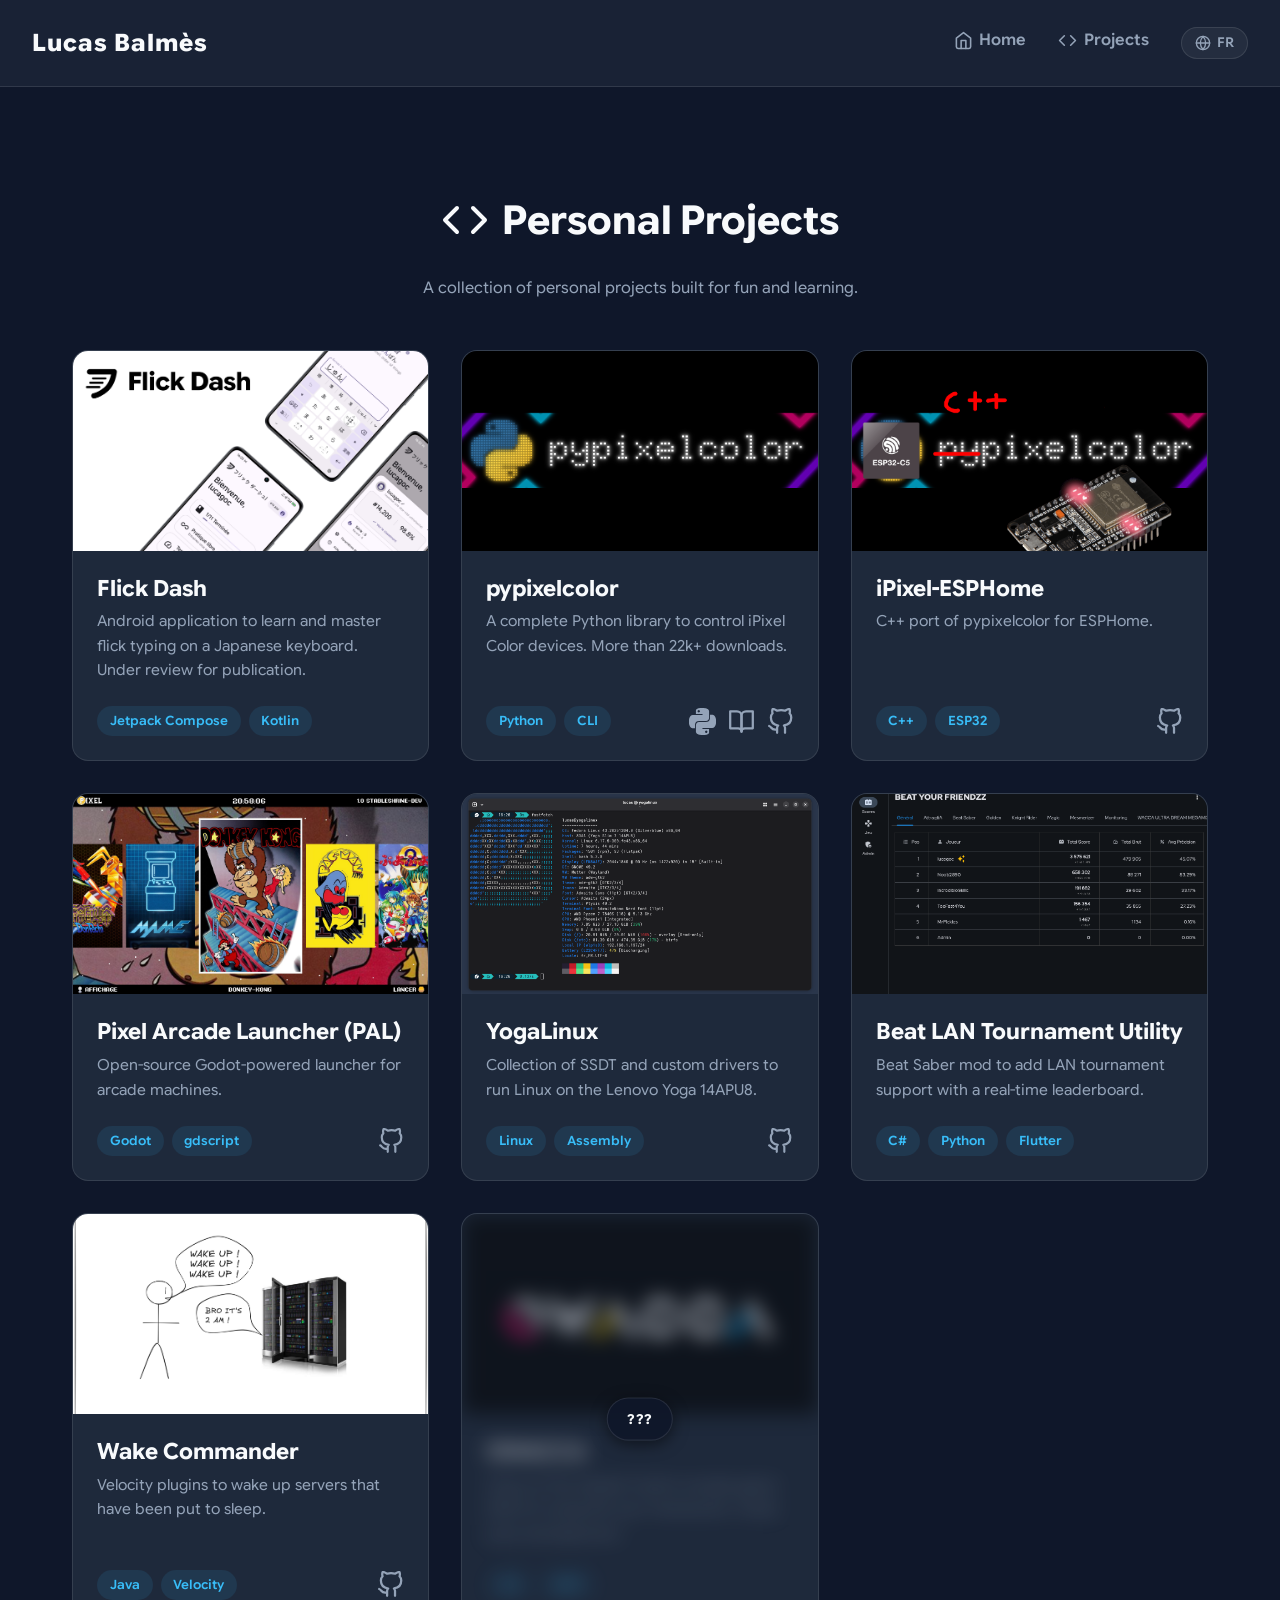
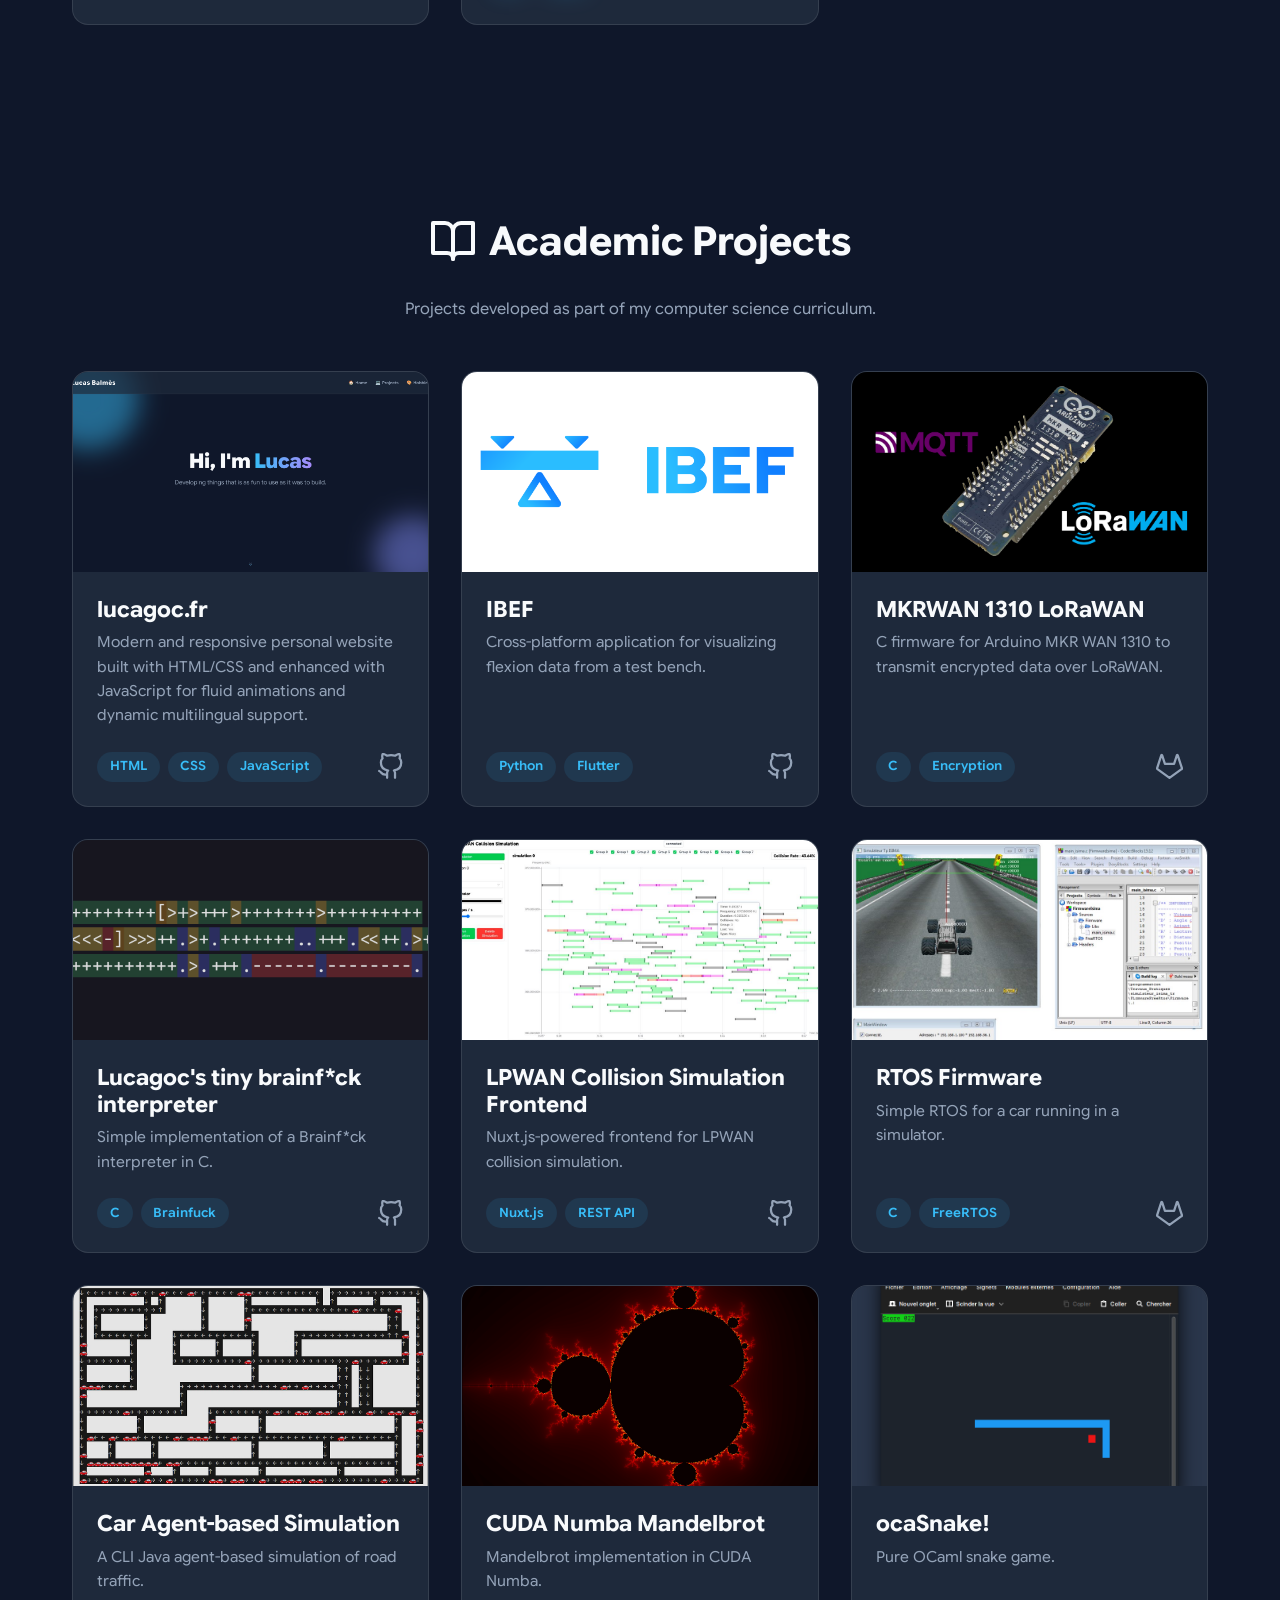
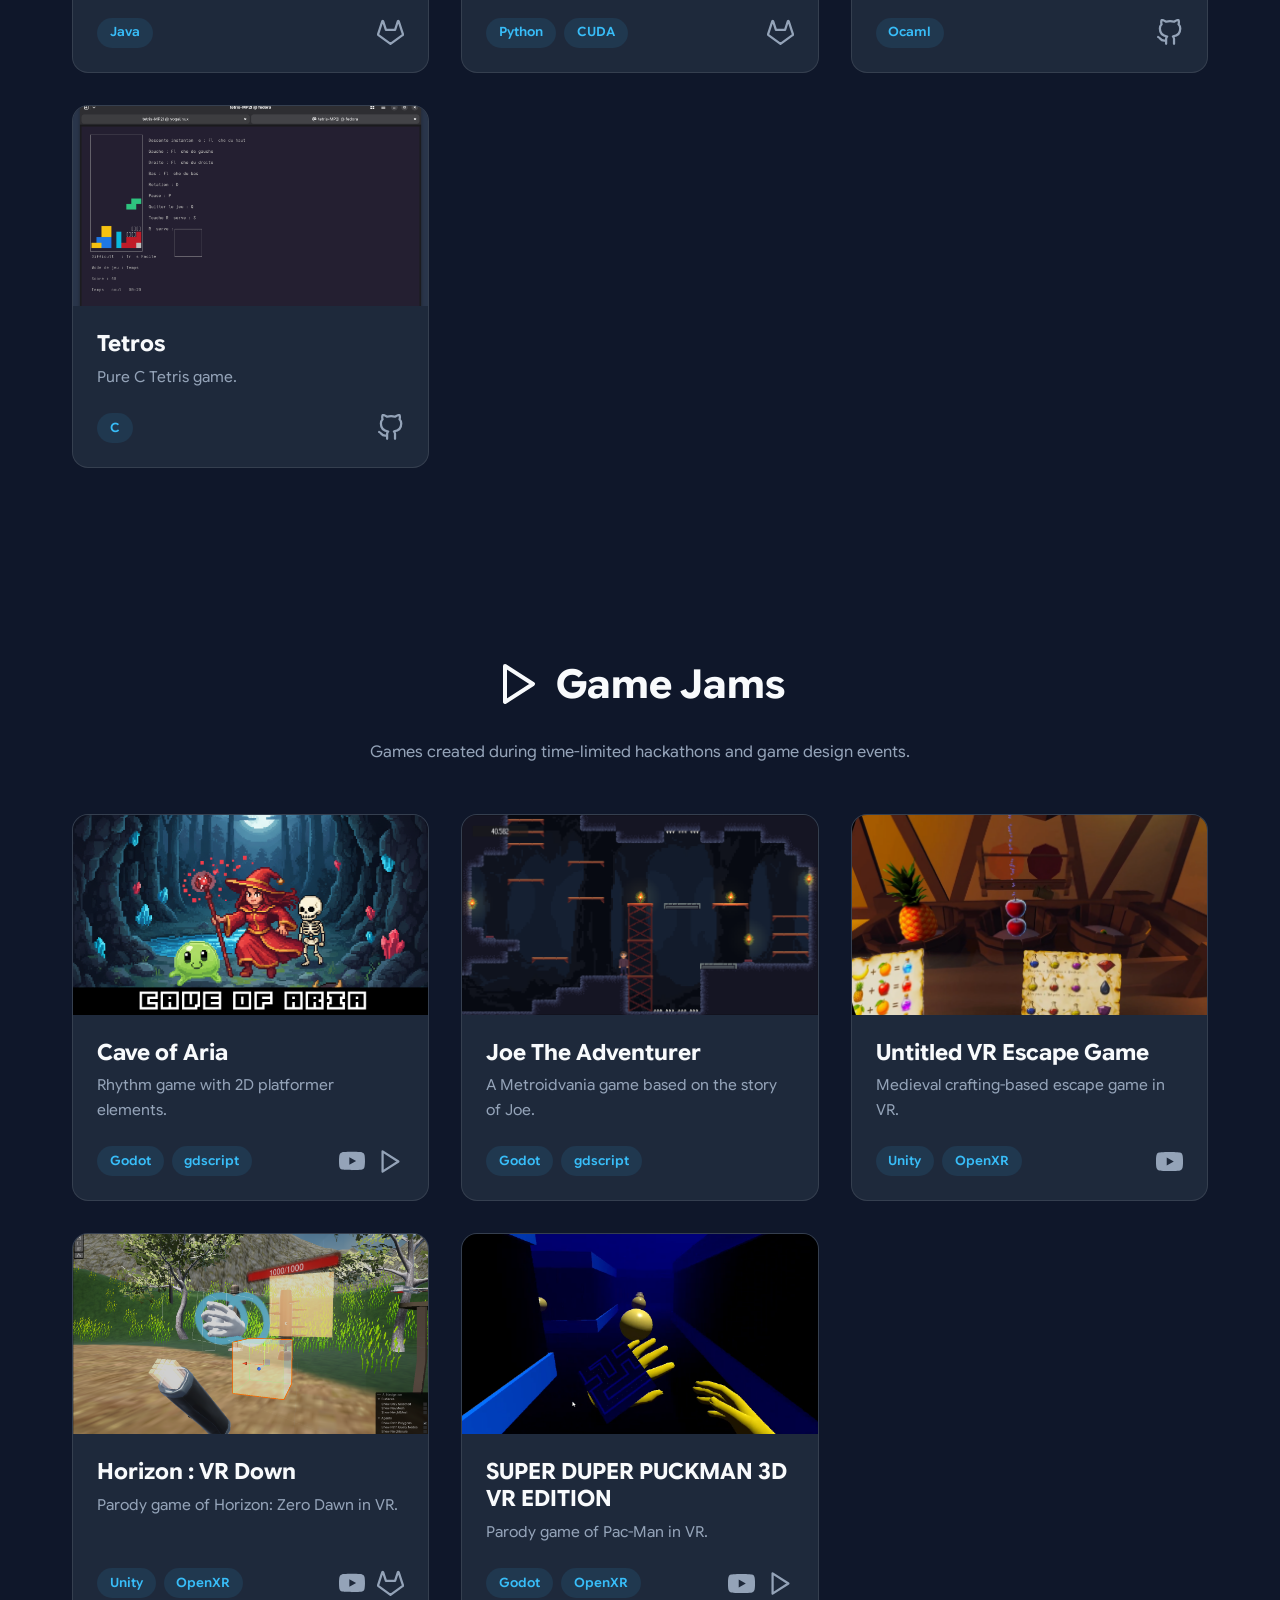
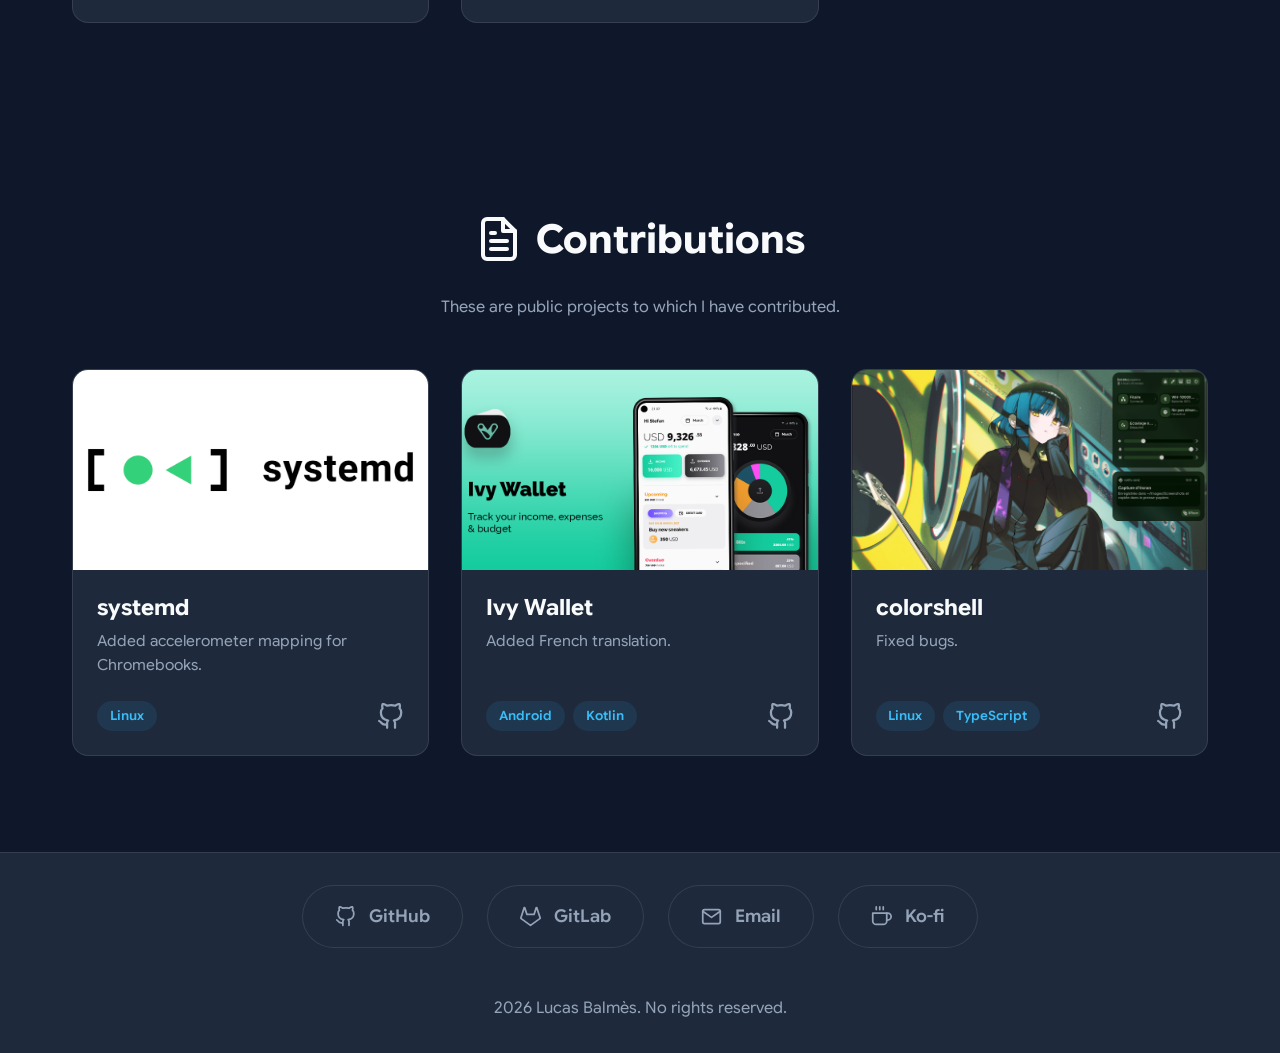
==== projects.html @ d6accf41 "Update" ====
<!DOCTYPE html>
<html lang="en">

<head>
    <meta charset="UTF-8">
    <meta name="viewport" content="width=device-width, initial-scale=1.0">
    <title>Lucas Balmès - Projects</title>
    <link rel="icon" type="image/png" href="assets/favicon/favicon.png">
    <!-- Font is imported locally in styles.css -->
    <link rel="stylesheet" href="assets/css/base.css">
    <!-- Components -->
    <link rel="stylesheet" href="assets/css/components/icons.css">
    <link rel="stylesheet" href="assets/css/components/navbar.css">
    <link rel="stylesheet" href="assets/css/components/social-links.css">
    <link rel="stylesheet" href="assets/css/components/footer.css">
    <link rel="stylesheet" href="assets/css/components/project-card.css">
    <!-- Pages -->
    <link rel="stylesheet" href="assets/css/pages/projects.css">
    <!-- Translation -->
    <script src="assets/js/i18n.js" defer></script>
</head>

<body>
    <header class="navbar">
        <a href="index.html" class="logo">Lucas Balmès</a>
        <nav>
            <ul class="nav-links">
                <li><a href="index.html#hero"><span class="icon icon-home"></span><span
                            data-i18n="nav-home">Home</span></a></li>
                <li><a href="projects.html"><span class="icon icon-projects"></span><span
                            data-i18n="nav-projects">Projects</span></a></li>
                <li>
                    <button id="lang-switch" class="lang-switch-btn" aria-label="Toggle language">
                        <span class="icon icon-globe"></span>
                        <span class="lang-text">FR</span>
                    </button>
                </li>
            </ul>
        </nav>
    </header>

    <main class="page-content">

        <!-- Personal Projects -->
        <section class="section">
            <h1 class="section-title"><span class="icon icon-projects"></span><span
                    data-i18n="personal-projects-title">Personal Projects</span></h1>
            <p class="section-subtitle" data-i18n="personal-projects-subtitle">A collection of personal projects built
                for fun and learning.</p>
            <div class="projects-grid">

                <!-- Flick Dash -->
                <div class="project-card">
                    <div class="project-image">
                        <img src="assets/img/projects/flick_dash.png" alt="Flick Dash application interface">
                    </div>
                    <div class="project-info">
                        <h3>Flick Dash</h3>
                        <p data-i18n="proj-flick-dash-desc">Android application to learn and master flick typing on
                            a Japanese keyboard. Under review for
                            publication.</p>
                        <div class="tags">
                            <span class="tag">Jetpack Compose</span>
                            <span class="tag">Kotlin</span>
                        </div>
                    </div>
                </div>



                <!-- Pypixelcolor -->
                <div class="project-card">
                    <div class="project-image">
                        <img src="assets/img/projects/pypixelcolor.png" alt="Pypixelcolor project banner">
                    </div>
                    <div class="project-info">
                        <h3>pypixelcolor</h3>
                        <p data-i18n="proj-pypixelcolor-desc">A complete Python library to control iPixel Color devices.
                            More than 22k+ downloads.
                        </p>
                        <div class="tags">
                            <span class="tag">Python</span>
                            <span class="tag">CLI</span>
                            <a href="https://pypi.org/project/pypixelcolor/" target="_blank" rel="noopener noreferrer"
                                class="project-link" aria-label="PyPI"><span class="icon icon-python"></span></a>
                            <a href="https://lucagoc.github.io/pypixelcolor/main/" target="_blank"
                                rel="noopener noreferrer" class="project-link" aria-label="Documentation"><span
                                    class="icon icon-book"></span></a>
                            <a href="https://github.com/lucagoc/pypixelcolor" target="_blank" rel="noopener noreferrer"
                                class="project-link" aria-label="View project"><span
                                    class="icon icon-github"></span></a>
                        </div>
                    </div>
                </div>

                <!-- iPixelESPHome -->
                <div class="project-card">
                    <div class="project-image">
                        <img src="assets/img/projects/ipixelesphome.png" alt="iPixel-ESPHome project banner">
                    </div>
                    <div class="project-info">
                        <h3>iPixel-ESPHome</h3>
                        <p data-i18n="proj-ipixelesphome-desc">C++ port of pypixelcolor for ESPHome.
                        </p>
                        <div class="tags">
                            <span class="tag">C++</span>
                            <span class="tag">ESP32</span>
                            <a href="https://github.com/lucagoc/ipixel-esphome" target="_blank"
                                rel="noopener noreferrer" class="project-link" aria-label="View project"><span
                                    class="icon icon-github"></span></a>
                        </div>
                    </div>
                </div>



                <!-- PixelArcadeLauncher -->
                <div class="project-card">
                    <div class="project-image">
                        <img src="assets/img/projects/pixel_arcade_launcher.png" alt="PixelArcadeLauncher banner">
                    </div>
                    <div class="project-info">
                        <h3>Pixel Arcade Launcher (PAL)</h3>
                        <p data-i18n="proj-pal-desc">Open-source Godot-powered launcher for arcade machines.</p>
                        <div class="tags">
                            <span class="tag">Godot</span>
                            <span class="tag">gdscript</span>
                            <a href="https://github.com/lucagoc/PixelArcadeLauncher" target="_blank"
                                rel="noopener noreferrer" class="project-link" aria-label="View project"><span
                                    class="icon icon-github"></span></a>
                        </div>
                    </div>
                </div>

                <!-- Yogalinux -->
                <div class="project-card">
                    <div class="project-image">
                        <img src="assets/img/projects/sysinfo_yoga.png" alt="Yogalinux system information banner">
                    </div>
                    <div class="project-info">
                        <h3>YogaLinux</h3>
                        <p data-i18n="proj-yogalinux-desc">Collection of SSDT and custom drivers to run Linux on the
                            Lenovo
                            Yoga 14APU8.</p>
                        <div class="tags">
                            <span class="tag">Linux</span>
                            <span class="tag">Assembly</span>
                            <a href="https://github.com/lucagoc/yoga-14APU8-linux" target="_blank"
                                rel="noopener noreferrer" class="project-link" aria-label="View project"><span
                                    class="icon icon-github"></span></a>
                        </div>
                    </div>
                </div>

                <!-- Beat LAN Tournament Utility -->
                <div class="project-card">
                    <div class="project-image">
                        <img src="assets/img/projects/beatsabertournament.png" alt="Beat Saber Tournament Banner">
                    </div>
                    <div class="project-info">
                        <h3>Beat LAN Tournament Utility</h3>
                        <p data-i18n="proj-beatlan-desc">Beat Saber mod to add LAN tournament support with a real-time
                            leaderboard.</p>
                        <div class="tags">
                            <span class="tag">C#</span>
                            <span class="tag">Python</span>
                            <span class="tag">Flutter</span>
                        </div>
                    </div>
                </div>

                <!-- Wake Commander -->
                <div class="project-card">
                    <div class="project-image">
                        <img src="assets/img/projects/wakecommander.png" alt="Wake Commander project banner">
                    </div>
                    <div class="project-info">
                        <h3>Wake Commander</h3>
                        <p data-i18n="proj-wakecommander-desc">Velocity plugins to wake up servers that have been put to sleep.</p>
                        <div class="tags">
                            <span class="tag">Java</span>
                            <span class="tag">Velocity</span>
                            <a href="https://github.com/lucagoc/WakeCommander" target="_blank" rel="noopener noreferrer"
                                class="project-link" aria-label="View project"><span
                                    class="icon icon-github"></span></a>
                        </div>
                    </div>
                </div>

                <!-- OWACCA -->
                <div class="project-card blurred">
                    <div class="project-badge" data-i18n="project-wip">???</div>
                    <div class="project-image">
                        <img src="assets/img/projects/owacca.png" alt="OWACCA Game Banner">
                    </div>
                    <div class="project-info">
                        <h3>OWACCA</h3>
                        <p data-i18n="proj-owacca-desc">Clone of the (dead) rhythm arcade game WACCA using the osu!
                            framework. Under early
                            development.</p>
                        <div class="tags">
                            <span class="tag">C#</span>
                            <span class="tag">.NET</span>
                        </div>
                    </div>
                </div>

            </div>
        </section>

        <!-- Academic Projects -->
        <section class="section">
            <h1 class="section-title"><span class="icon icon-book"></span><span
                    data-i18n="academic-projects-title">Academic Projects</span></h1>
            <p class="section-subtitle" data-i18n="academic-projects-subtitle">Projects developed as part of my computer
                science curriculum.</p>
            <div class="projects-grid">

                <!-- My Website -->
                <div class="project-card">
                    <div class="project-image">
                        <img src="assets/img/projects/website.png" alt="Lucagoc Website Project banner">
                    </div>
                    <div class="project-info">
                        <h3>lucagoc.fr</h3>
                        <p data-i18n="proj-lucagoc-desc">Modern and responsive personal website built with HTML/CSS and
                            enhanced with JavaScript for fluid animations and dynamic multilingual support.</p>
                        <div class="tags">
                            <span class="tag">HTML</span>
                            <span class="tag">CSS</span>
                            <span class="tag">JavaScript</span>
                            <a href="https://github.com/lucagoc/lucagoc.github.io" target="_blank" rel="noopener noreferrer"
                                class="project-link" aria-label="View project"><span
                                    class="icon icon-github"></span></a>
                        </div>
                    </div>
                </div>

                <!-- IBEF -->
                <div class="project-card">
                    <div class="project-image">
                        <img src="assets/img/projects/ibef.png" alt="IBEF Project banner">
                    </div>
                    <div class="project-info">
                        <h3>IBEF</h3>
                        <p data-i18n="proj-ibef-desc">Cross-platform application for visualizing flexion data from a
                            test bench.
                        </p>
                        <div class="tags">
                            <span class="tag">Python</span>
                            <span class="tag">Flutter</span>
                            <a href="https://github.com/lucagoc/ibef-frontend" target="_blank" rel="noopener noreferrer"
                                class="project-link" aria-label="View project"><span
                                    class="icon icon-github"></span></a>
                        </div>
                    </div>
                </div>

                <!-- LoRAWAN -->
                <div class="project-card">
                    <div class="project-image">
                        <img src="assets/img/projects/lorawan.jpg" alt="MKRWAN 1310 LoRaWAN banner">
                    </div>
                    <div class="project-info">
                        <h3>MKRWAN 1310 LoRaWAN</h3>
                        <p data-i18n="proj-mkrwan-desc">C firmware for Arduino MKR WAN 1310 to transmit encrypted data
                            over LoRaWAN.
                        </p>
                        <div class="tags">
                            <span class="tag">C</span>
                            <span class="tag">Encryption</span>
                            <a href="https://gitlab.com/lucagoc/firmware-mkrwan1310-lorawan" target="_blank"
                                rel="noopener noreferrer" class="project-link" aria-label="View project"><span
                                    class="icon icon-gitlab"></span></a>
                        </div>
                    </div>
                </div>

                <!-- My Tiny's Brainf* interpreter -->
                <div class="project-card">
                    <div class="project-image">
                        <img src="assets/img/projects/brainfuck.png"
                            alt="Lucagoc's tiny brainf*ck interpreter Project banner">
                    </div>
                    <div class="project-info">
                        <h3>Lucagoc's tiny brainf*ck interpreter</h3>
                        <p data-i18n="proj-brainfuck-desc">Simple implementation of a Brainf*ck interpreter in C.
                        </p>
                        <div class="tags">
                            <span class="tag">C</span>
                            <span class="tag">Brainfuck</span>
                            <a href="https://github.com/lucagoc/MyTinyBrainF-ckInterpreter" target="_blank"
                                rel="noopener noreferrer" class="project-link" aria-label="View project"><span
                                    class="icon icon-github"></span></a>
                        </div>
                    </div>
                </div>

                <!-- LPWAN Collision Simulation Frontend -->
                <div class="project-card">
                    <div class="project-image">
                        <img src="assets/img/projects/lpwan.jpg" alt="LPWAN Collision Front banner">
                    </div>
                    <div class="project-info">
                        <h3>LPWAN Collision Simulation Frontend</h3>
                        <p data-i18n="proj-lpwan-desc">Nuxt.js-powered frontend for LPWAN collision simulation.</p>
                        <div class="tags">
                            <span class="tag">Nuxt.js</span>
                            <span class="tag">REST API</span>
                            <a href="https://github.com/lucagoc/lpwan-collision-simulation-front" target="_blank"
                                rel="noopener noreferrer" class="project-link" aria-label="View project"><span
                                    class="icon icon-github"></span></a>
                        </div>
                    </div>
                </div>

                <!-- Real Time Car OS -->
                <div class="project-card">
                    <div class="project-image">
                        <img src="assets/img/projects/realtime.png" alt="RTOS Firmware Project banner">
                    </div>
                    <div class="project-info">
                        <h3>RTOS Firmware</h3>
                        <p data-i18n="proj-rtos-desc">Simple RTOS for a car running in a simulator.
                        </p>
                        <div class="tags">
                            <span class="tag">C</span>
                            <span class="tag">FreeRTOS</span>
                            <a href="https://gitlab.com/lucagoc/zz3f1-informatique-embarquee-2026" target="_blank"
                                rel="noopener noreferrer" class="project-link" aria-label="View project"><span
                                    class="icon icon-gitlab"></span></a>
                        </div>
                    </div>
                </div>

                <!-- Car Agent-based Simulation -->
                <div class="project-card">
                    <div class="project-image">
                        <img src="assets/img/projects/car_agent_simulation.png" alt="IBEF Project banner">
                    </div>
                    <div class="project-info">
                        <h3>Car Agent-based Simulation</h3>
                        <p data-i18n="proj-car-simulation-desc">A CLI Java agent-based simulation of road traffic.
                        </p>
                        <div class="tags">
                            <span class="tag">Java</span>
                            <a href="https://gitlab.com/lucagoc/tp-simulation-long" target="_blank"
                                rel="noopener noreferrer" class="project-link" aria-label="View project"><span
                                    class="icon icon-gitlab"></span></a>
                        </div>
                    </div>
                </div>

                <!-- Numba CUDA Mandelbrot -->
                <div class="project-card">
                    <div class="project-image">
                        <img src="assets/img/projects/mandelbrot.png" alt="Numba CUDA Mandelbrot Project banner">
                    </div>
                    <div class="project-info">
                        <h3>CUDA Numba Mandelbrot</h3>
                        <p data-i18n="cuda-numba-mandelbrot-simulation-desc">Mandelbrot implementation in CUDA Numba.
                        </p>
                        <div class="tags">
                            <span class="tag">Python</span>
                            <span class="tag">CUDA</span>
                            <a href="https://gitlab.com/lucagoc/numba-cuda-mandelbrot" target="_blank"
                                rel="noopener noreferrer" class="project-link" aria-label="View project"><span
                                    class="icon icon-gitlab"></span></a>
                        </div>
                    </div>
                </div>

                <!-- OcaSnake -->
                <div class="project-card">
                    <div class="project-image">
                        <img src="assets/img/projects/ocasnake.png" alt="OcaSnake banner">
                    </div>
                    <div class="project-info">
                        <h3>ocaSnake!</h3>
                        <p data-i18n="proj-ocasnake-desc">Pure OCaml snake game.
                        </p>
                        <div class="tags">
                            <span class="tag">Ocaml</span>
                            <a href="https://github.com/lucagoc/ocaSnake" target="_blank" rel="noopener noreferrer"
                                class="project-link" aria-label="View project"><span
                                    class="icon icon-github"></span></a>
                        </div>
                    </div>
                </div>

                <!-- Tetros -->
                <div class="project-card">
                    <div class="project-image">
                        <img src="assets/img/projects/tetros.png" alt="Tetros banner">
                    </div>
                    <div class="project-info">
                        <h3>Tetros</h3>
                        <p data-i18n="proj-tetros-desc">Pure C Tetris game.
                        </p>
                        <div class="tags">
                            <span class="tag">C</span>
                            <a href="https://github.com/lucagoc/tetris-MP2I" target="_blank" rel="noopener noreferrer"
                                class="project-link" aria-label="View project"><span
                                    class="icon icon-github"></span></a>
                        </div>
                    </div>
                </div>

            </div>
        </section>

        <!-- Game Jams -->
        <section class="section">
            <h2 class="section-title"><span class="icon icon-gamepad"></span><span data-i18n="game-jams-title">Game
                    Jams</span></h2>
            <p class="section-subtitle" data-i18n="game-jams-subtitle">Games created during time-limited hackathons and
                game design events.</p>
            <div class="projects-container">
                <div class="projects-grid">

                    <!-- Cave of Aria -->
                    <div class="project-card">
                        <div class="project-image">
                            <img src="assets/img/projects/cave_of_aria.png" alt="Cave of Aria banner">
                        </div>
                        <div class="project-info">
                            <h3>Cave of Aria</h3>
                            <p data-i18n="proj-cave-of-aria-desc">Rhythm game with 2D platformer elements.</p>
                            <div class="tags">
                                <span class="tag">Godot</span>
                                <span class="tag">gdscript</span>
                                <a href="https://www.youtube.com/watch?v=aa3_LsQQmag" target="_blank"
                                    rel="noopener noreferrer" class="project-link" aria-label="YouTube"><span
                                        class="icon icon-youtube"></span></a>
                                <a href="https://lucagoc.fr/projects/cave-of-aria" target="_blank"
                                    rel="noopener noreferrer" class="project-link" aria-label="View project"><span
                                        class="icon icon-gamepad"></span></a>
                            </div>
                        </div>
                    </div>

                    <!-- Joe's Adventures -->
                    <div class="project-card">
                        <div class="project-image">
                            <img src="assets/img/projects/joe.png" alt="Banner of Joe the Adventurer">
                        </div>
                        <div class="project-info">
                            <h3>Joe The Adventurer</h3>
                            <p data-i18n="proj-joe-desc">A Metroidvania game based on the story of Joe.</p>
                            <div class="tags">
                                <span class="tag">Godot</span>
                                <span class="tag">gdscript</span>
                            </div>
                        </div>
                    </div>

                    <!-- Untitled VR Escape Game -->
                    <div class="project-card">
                        <div class="project-image">
                            <img src="assets/img/projects/unnamedvr.png" alt="Banner of Untitled VR Escape Game">
                        </div>
                        <div class="project-info">
                            <h3>Untitled VR Escape Game</h3>
                            <p data-i18n="proj-unnamedvr-desc">Medieval crafting-based escape game in VR.</p>
                            <div class="tags">
                                <span class="tag">Unity</span>
                                <span class="tag">OpenXR</span>
                                <a href="https://www.youtube.com/watch?v=jjwlo7S5qH4" target="_blank"
                                    rel="noopener noreferrer" class="project-link" aria-label="YouTube"><span
                                        class="icon icon-youtube"></span></a>
                            </div>
                        </div>
                    </div>

                    <!-- Horizon : VR Down -->
                    <div class="project-card">
                        <div class="project-image">
                            <img src="assets/img/projects/tprvi.png" alt="Banner of Horizon : VR Down">
                        </div>
                        <div class="project-info">
                            <h3>Horizon : VR Down</h3>
                            <p data-i18n="proj-tprvi-desc">Parody game of Horizon: Zero Dawn in VR.</p>
                            <div class="tags">
                                <span class="tag">Unity</span>
                                <span class="tag">OpenXR</span>
                                <a href="https://www.youtube.com/watch?v=YlkCb0SXo-4" target="_blank"
                                    rel="noopener noreferrer" class="project-link" aria-label="YouTube"><span
                                        class="icon icon-youtube"></span></a>
                                <a href="https://gitlab.isima.fr/machutaux/tprvi" target="_blank"
                                    rel="noopener noreferrer" class="project-link" aria-label="View project"><span
                                        class="icon icon-gitlab"></span></a>
                            </div>
                        </div>
                    </div>

                    <!-- SDP3DVR -->
                    <div class="project-card">
                        <div class="project-image">
                            <img src="assets/img/projects/sdp3dvr.png" alt="Banner of SDP3DVR">
                        </div>
                        <div class="project-info">
                            <h3>SUPER DUPER PUCKMAN 3D VR EDITION</h3>
                            <p data-i18n="proj-sdp3dvr-desc">Parody game of Pac-Man in VR.</p>
                            <div class="tags">
                                <span class="tag">Godot</span>
                                <span class="tag">OpenXR</span>
                                <a href="https://www.youtube.com/watch?v=zvrFNufvHv4" target="_blank"
                                    rel="noopener noreferrer" class="project-link" aria-label="YouTube"><span
                                        class="icon icon-youtube"></span></a>
                                <a href="https://lucagoc.itch.io/super-duper-puckman-3d-virtual-reality-edition"
                                    target="_blank" rel="noopener noreferrer" class="project-link"
                                    aria-label="View project"><span class="icon icon-gamepad"></span></a>
                            </div>
                        </div>
                    </div>

                </div>
            </div>
        </section>


        <!-- Contributions -->
        <section class="section">
            <h2 class="section-title"><span class="icon icon-file"></span><span
                    data-i18n="contributions-title">Contributions</span></h2>
            <p class="section-subtitle" data-i18n="contributions-subtitle">These are public projects to which I have
                contributed.</p>
            <div class="projects-container">
                <div class="projects-grid">
                    <!-- Systemd -->
                    <div class="project-card">
                        <div class="project-image">
                            <img src="assets/img/projects/systemd.png" alt="systemd banner">
                        </div>
                        <div class="project-info">
                            <h3>systemd</h3>
                            <p data-i18n="proj-systemd-desc">Added accelerometer mapping for Chromebooks.</p>
                            <div class="tags">
                                <span class="tag">Linux</span>
                                <a href="https://github.com/systemd/systemd" target="_blank" rel="noopener noreferrer"
                                    class="project-link" aria-label="View project"><span
                                        class="icon icon-github"></span></a>
                            </div>
                        </div>
                    </div>


                    <!-- Ivy Wallet -->
                    <div class="project-card">
                        <div class="project-image">
                            <img src="assets/img/projects/ivy_wallet.png" alt="Ivy Wallet banner">
                        </div>
                        <div class="project-info">
                            <h3>Ivy Wallet</h3>
                            <p data-i18n="proj-ivy-desc">Added French translation.</p>
                            <div class="tags">
                                <span class="tag">Android</span>
                                <span class="tag">Kotlin</span>
                                <a href="https://github.com/Ivy-Apps/ivy-wallet" target="_blank"
                                    rel="noopener noreferrer" class="project-link" aria-label="View project"><span
                                        class="icon icon-github"></span></a>
                            </div>
                        </div>
                    </div>


                    <!-- Colorshell -->
                    <div class="project-card">
                        <div class="project-image">
                            <img src="assets/img/projects/colorshell.png" alt="colorshell banner">
                        </div>
                        <div class="project-info">
                            <h3>colorshell</h3>
                            <p data-i18n="proj-colorshell-desc">Fixed bugs.</p>
                            <div class="tags">
                                <span class="tag">Linux</span>
                                <span class="tag">TypeScript</span>
                                <a href="https://github.com/retrozinndev/colorshell" target="_blank"
                                    rel="noopener noreferrer" class="project-link" aria-label="View project"><span
                                        class="icon icon-github"></span></a>
                            </div>
                        </div>
                    </div>
                </div>

            </div>
        </section>
    </main>

    <!-- Footer with Contact Links -->
    <footer id="contact">
        <div class="links-grid">
            <a href="https://github.com/lucagoc" class="social-link github">
                <span class="icon icon-github"></span>
                <span class="text">GitHub</span>
            </a>
            <a href="https://gitlab.com/lucagoc" class="social-link gitlab">
                <span class="icon icon-gitlab"></span>
                <span class="text">GitLab</span>
            </a>
            <a href="mailto:lucagoc@pm.me" class="social-link email">
                <span class="icon icon-email"></span>
                <span class="text">Email</span>
            </a>
            <a href="https://ko-fi.com/lucagoc" class="social-link kofi">
                <span class="icon icon-kofi"></span>
                <span class="text">Ko-fi</span>
            </a>
        </div>
        <div class="footer-bottom">
            <p data-i18n="footer-rights">2026 Lucas Balmès. No rights reserved.</p>
        </div>
    </footer>
</body>

</html>
---- assets/css/base.css ----
@font-face {
    font-family: 'Google Sans Flex';
    src: url('../GoogleSansFlex.ttf') format('truetype');
    font-weight: 100 1000;
    font-style: normal;
    font-display: swap;
}

@font-face {
    font-family: 'Google Sans Code';
    src: url('../GoogleSansCode.ttf') format('truetype');
    font-style: normal;
    font-display: swap;
}


:root {
    /* Color palet */
    --bg-color: #0f172a;
    --surface-color: #1e293b;
    --surface-hover: #334155;
    --text-primary: #f8fafc;
    --text-secondary: #94a3b8;
    --accent-color: #38bdf8;
    --gradient-1: linear-gradient(135deg, #38bdf8, #818cf8);
    --gradient-text: linear-gradient(to right, #38bdf8, #a78bfa);

    /* Glass effects */
    --glass-bg: rgba(30, 41, 59, 0.7);
    --glass-border: rgba(255, 255, 255, 0.1);

    /* Main transition animation */
    --transition: all 0.3s cubic-bezier(0.4, 0, 0.2, 1);
    
    /* Font */
    --font-main: 'Google Sans Flex', -apple-system, BlinkMacSystemFont, 'Segoe UI', Roboto, Helvetica, Arial, sans-serif;
}

* {
    margin: 0;
    padding: 0;
    box-sizing: border-box;
}

html {
    scroll-behavior: smooth;
}

body {
    font-family: var(--font-main);
    background-color: var(--bg-color);
    color: var(--text-primary);
    line-height: 1.6;
    overflow-x: hidden;
}

h1,
h2,
h3,
h4 {
    line-height: 1.2;
    margin-bottom: 1rem;
}

a {
    text-decoration: none;
    color: inherit;
    transition: var(--transition);
}

.highlight {
    background: linear-gradient(to right, var(--accent-color, #38bdf8), #a78bfa, var(--accent-color, #38bdf8));
    background-size: 200% auto;
    -webkit-background-clip: text;
    -webkit-text-fill-color: transparent;
    background-clip: text;
    animation: gradientShift 6s linear infinite reverse;
}

@keyframes gradientShift {
    0% {
        background-position: 0% center;
    }
    100% {
        background-position: 200% center;
    }
}

.section {
    padding: 6rem 2rem;
    max-width: 1200px;
    margin: 0 auto;
}

.section-title {
    font-size: 2.5rem;
    text-align: center;
    margin: 0 auto 4rem auto;
    display: flex;
    align-items: center;
    gap: 0.8rem;
    justify-content: center;
    width: fit-content;
}

/* Utility classes */
.page-content {
    padding-top: 100px;
}

.action-container {
    text-align: center;
    margin-top: 3rem;
}

.section-subtitle {
    text-align: center;
    color: var(--text-secondary);
    margin-top: -2rem;
    margin-bottom: 3rem;
}
---- assets/css/components/icons.css ----
/* Icon styles */
.icon {
    display: inline-block;
    width: 1.2em;
    height: 1.2em;
    background-color: currentColor;
    -webkit-mask: var(--icon-url) no-repeat center / contain;
    mask: var(--icon-url) no-repeat center / contain;
    vertical-align: middle;
}

.btn .icon {
    margin-right: 0.5rem;
}

.icon-home { --icon-url: url('../../icons/home.svg'); }
.icon-projects { --icon-url: url('../../icons/code.svg'); }
.icon-hobbies { --icon-url: url('../../icons/palette.svg'); }
.icon-about { --icon-url: url('../../icons/user.svg'); }
.icon-github { --icon-url: url('../../icons/github.svg'); }
.icon-gitlab { --icon-url: url('../../icons/gitlab.svg'); }
.icon-email { --icon-url: url('../../icons/mail.svg'); }
.icon-kofi { --icon-url: url('../../icons/coffee.svg'); }
.icon-blog { --icon-url: url('../../icons/pen.svg'); }
.icon-gamepad { --icon-url: url('../../icons/play.svg'); }
.icon-terminal { --icon-url: url('../../icons/terminal.svg'); }
.icon-edit { --icon-url: url('../../icons/edit.svg'); }
.icon-camera { --icon-url: url('../../icons/camera.svg'); }
.icon-zap { --icon-url: url('../../icons/zap.svg'); }
.icon-book { --icon-url: url('../../icons/book.svg'); }
.icon-music { --icon-url: url('../../icons/music.svg'); }
.icon-file { --icon-url: url('../../icons/file.svg'); }
.icon-python { --icon-url: url('../../icons/python.svg'); }
.icon-youtube { --icon-url: url('../../icons/youtube.svg'); }
.icon-globe { --icon-url: url('../../icons/globe.svg'); }
---- assets/css/components/navbar.css ----
/* Navigation */
.navbar {
    position: fixed;
    top: 0;
    left: 0;
    width: 100%;
    padding: 1.5rem 2rem;
    display: flex;
    justify-content: space-between;
    align-items: center;
    background: var(--glass-bg);
    backdrop-filter: blur(10px);
    -webkit-backdrop-filter: blur(10px);
    border-bottom: 1px solid var(--glass-border);
    z-index: 1000;
}

.logo {
    font-size: 1.5rem;
    font-weight: 800;
    color: var(--text-primary);
    letter-spacing: 1px;
}

.nav-links {
    list-style: none;
    display: flex;
    gap: 2rem;
    align-items: center;
}

.nav-links a {
    font-weight: 600;
    color: var(--text-secondary);
    position: relative;
    display: inline-flex;
    align-items: center;
    gap: 0.4rem;
}

.nav-links a:hover {
    color: var(--text-primary);
}

.nav-links a::after {
    content: '';
    position: absolute;
    bottom: -5px;
    left: 0;
    width: 0;
    height: 2px;
    background: var(--accent-color);
    transition: var(--transition);
}

.nav-links a:hover::after {
    width: 100%;
}

.lang-switch-btn {
    background: rgba(255, 255, 255, 0.05);
    border: 1px solid var(--glass-border);
    border-radius: 20px;
    padding: 0.4rem 0.8rem;
    cursor: pointer;
    font-weight: 600;
    color: var(--text-secondary);
    display: inline-flex;
    align-items: center;
    gap: 0.4rem;
    font-family: inherit;
    font-size: 0.85rem;
    transition: var(--transition);
}

.lang-switch-btn:hover {
    color: var(--text-primary);
    background: rgba(255, 255, 255, 0.1);
    border-color: var(--accent-color);
    box-shadow: 0 0 10px rgba(56, 189, 248, 0.2);
    transform: translateY(-1px);
}


@media screen and (max-width: 768px) {
    .navbar {
        flex-direction: column;
        gap: 1rem;
        padding: 1rem;
    }

    .nav-links {
        gap: 1rem;
        font-size: 0.9rem;
    }
}
---- assets/css/components/social-links.css ----
/* External Links Section */
.links-grid {
    display: flex;
    flex-wrap: wrap;
    justify-content: center;
    gap: 1.5rem;
}

.social-link {
    display: flex;
    align-items: center;
    gap: 0.8rem;
    padding: 1rem 2rem;
    background: var(--surface-color);
    border-radius: 50px;
    font-weight: 600;
    font-size: 1.1rem;
    border: 1px solid var(--glass-border);
    overflow: hidden;
    position: relative;
    z-index: 1;
}

.social-link::before {
    content: '';
    position: absolute;
    top: 0;
    left: 0;
    width: 0;
    height: 100%;
    background: var(--gradient-1);
    z-index: -1;
    transition: width 0.3s ease;
}

.social-link:hover::before {
    width: 100%;
}

.social-link:hover {
    color: white;
    border-color: transparent;
    transform: translateY(-3px);
    box-shadow: 0 10px 20px rgba(0, 0, 0, 0.2);
}

@media screen and (max-width: 768px) {
    .social-link {
        width: 100%;
        justify-content: center;
    }
}
---- assets/css/components/footer.css ----
/* Footer */
footer {
    text-align: center;
    padding: 2rem;
    background: var(--surface-color);
    border-top: 1px solid var(--glass-border);
    color: var(--text-secondary);
}

footer .links-grid {
    margin-bottom: 3rem;
}

.footer-bottom {
    display: flex;
    flex-direction: column;
    align-items: center;
    gap: 0.5rem;
}
---- assets/css/components/project-card.css ----
/* Project Card */
.project-card {
    display: flex;
    flex-direction: column;
    height: 100%;
    background: var(--surface-color);
    border-radius: 16px;
    overflow: hidden;
    border: 1px solid var(--glass-border);
    transition: var(--transition);
}

.project-card:hover {
    transform: translateY(-10px);
    box-shadow: 0 20px 40px rgba(0, 0, 0, 0.4);
    border-color: rgba(56, 189, 248, 0.3);
}

.project-image {
    width: 100%;
    height: 200px;
    background: #2a364b;
    display: flex;
    align-items: center;
    justify-content: center;
    color: var(--text-secondary);
    font-style: italic;
    overflow: hidden;
}

.project-image img {
    width: 100%;
    height: 100%;
    object-fit: cover;
    transition: transform 0.5s ease;
}

.project-card:hover .project-image img {
    transform: scale(1.05);
}

.project-info {
    padding: 1.5rem;
    display: flex;
    flex-direction: column;
    flex-grow: 1;
}

.project-info h3 {
    font-size: 1.4rem;
    margin: 0 0 0.5rem 0;
}

.project-link {
    color: var(--text-secondary);
    transition: var(--transition);
    display: flex;
    align-items: center;
    justify-content: center;
    font-size: 1.4rem;
}

.project-link:first-of-type {
    margin-left: auto;
}

.project-link ~ .project-link {
    margin-left: 0.25rem;
}

.project-link:hover {
    color: var(--accent-color);
}

.project-info p {
    color: var(--text-secondary);
    font-size: 0.95rem;
    margin: 0 0 1.5rem 0;
}

.tags {
    display: flex;
    gap: 0.5rem;
    flex-wrap: wrap;
    align-items: center;
    margin-top: auto;
}

.tag {
    background: rgba(56, 189, 248, 0.1);
    color: var(--accent-color);
    padding: 0.3rem 0.8rem;
    border-radius: 20px;
    font-size: 0.8rem;
    font-weight: 600;
}

/* Blurred Confidential Projects */
.project-card.blurred {
    position: relative;
    pointer-events: none;
    user-select: none;
}

.project-card.blurred .project-image,
.project-card.blurred .project-info {
    filter: blur(10px);
    opacity: 0.5;
}

.project-badge {
    display: none;
}

.project-card.blurred .project-badge {
    display: flex;
    align-items: center;
    justify-content: center;
    position: absolute;
    top: 50%;
    left: 50%;
    transform: translate(-50%, -50%);
    z-index: 10;
    background: rgba(15, 23, 42, 0.9);
    color: var(--text-primary);
    padding: 0.6rem 1.2rem;
    border-radius: 30px;
    font-size: 0.85rem;
    font-weight: 700;
    border: 1px solid rgba(255, 255, 255, 0.1);
    box-shadow: 0 4px 15px rgba(0, 0, 0, 0.5);
    letter-spacing: 0.05em;
    text-transform: uppercase;
    white-space: nowrap;
}
---- assets/css/pages/projects.css ----
/* Projects Section */
.projects-grid {
    display: grid;
    grid-template-columns: repeat(auto-fit, minmax(300px, 1fr));
    gap: 2rem;
}

.projects-container {
    max-width: 1200px;
    margin: 0 auto;
}
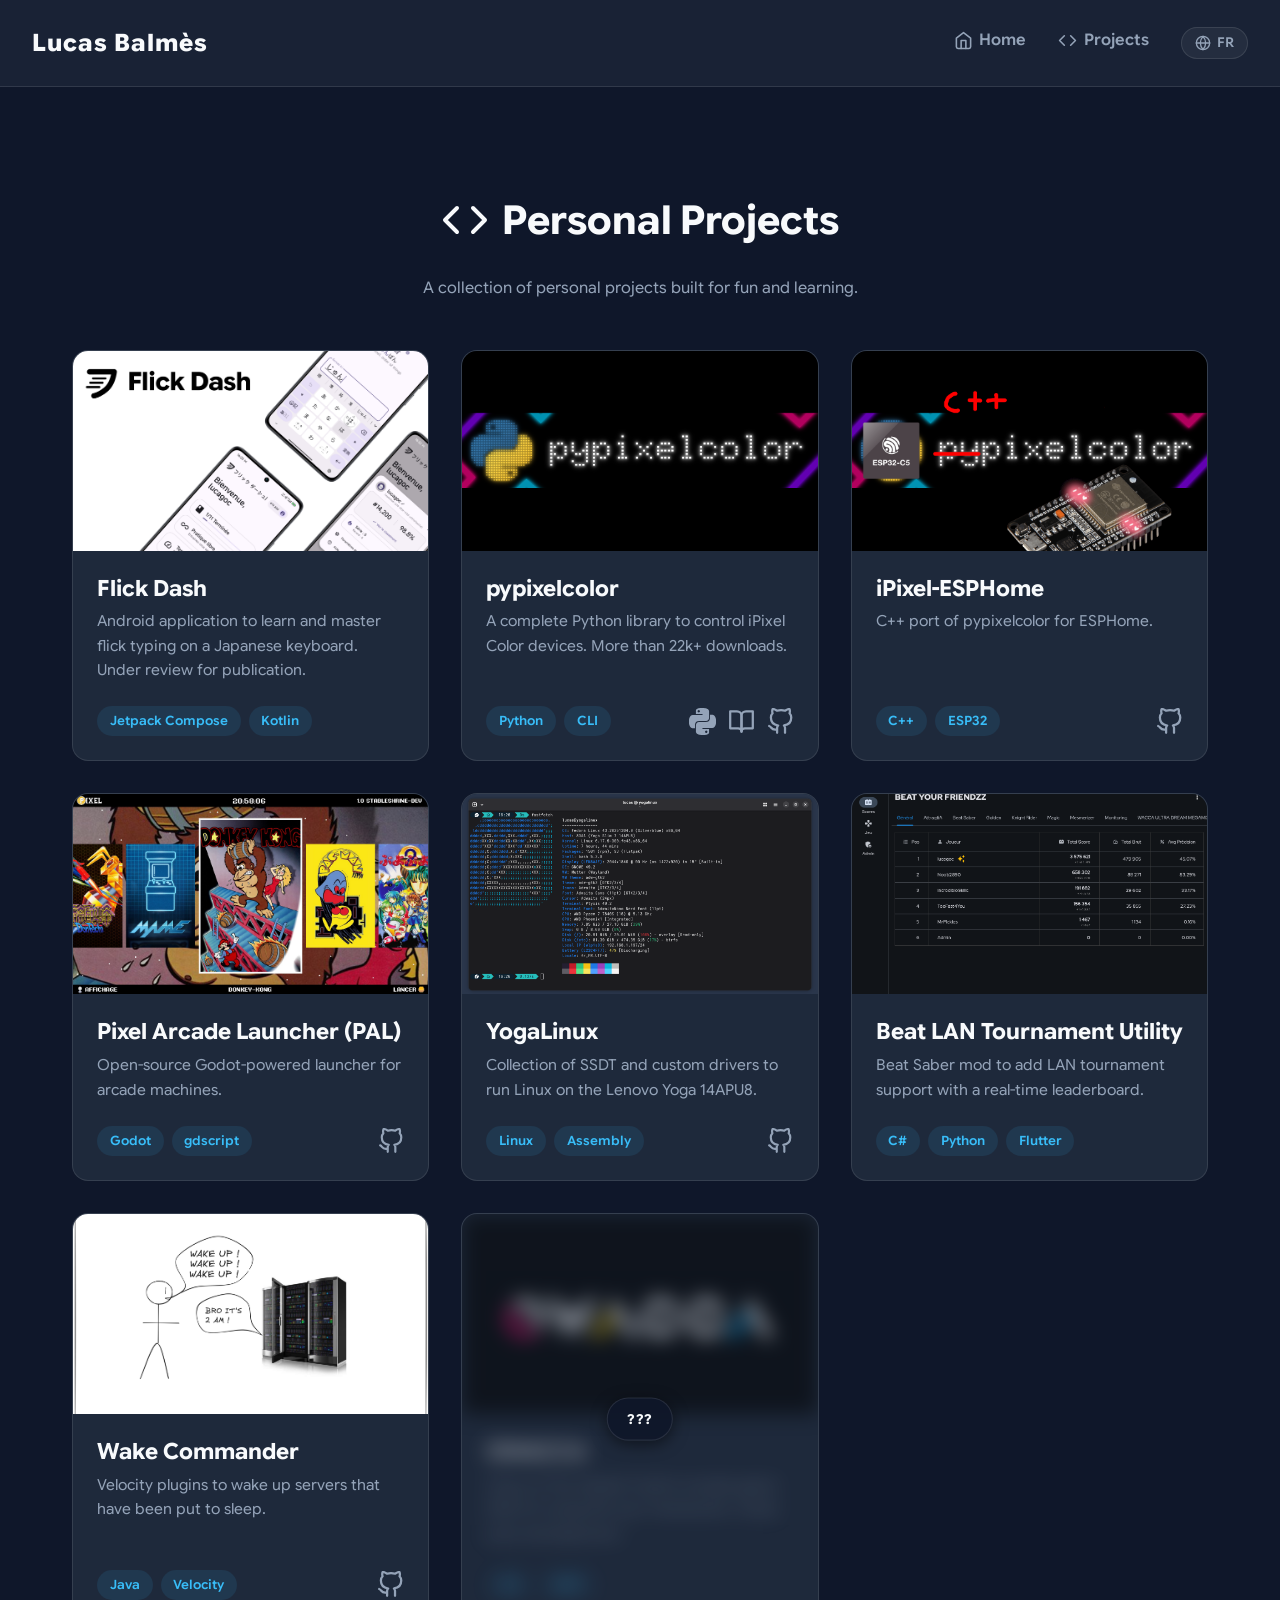
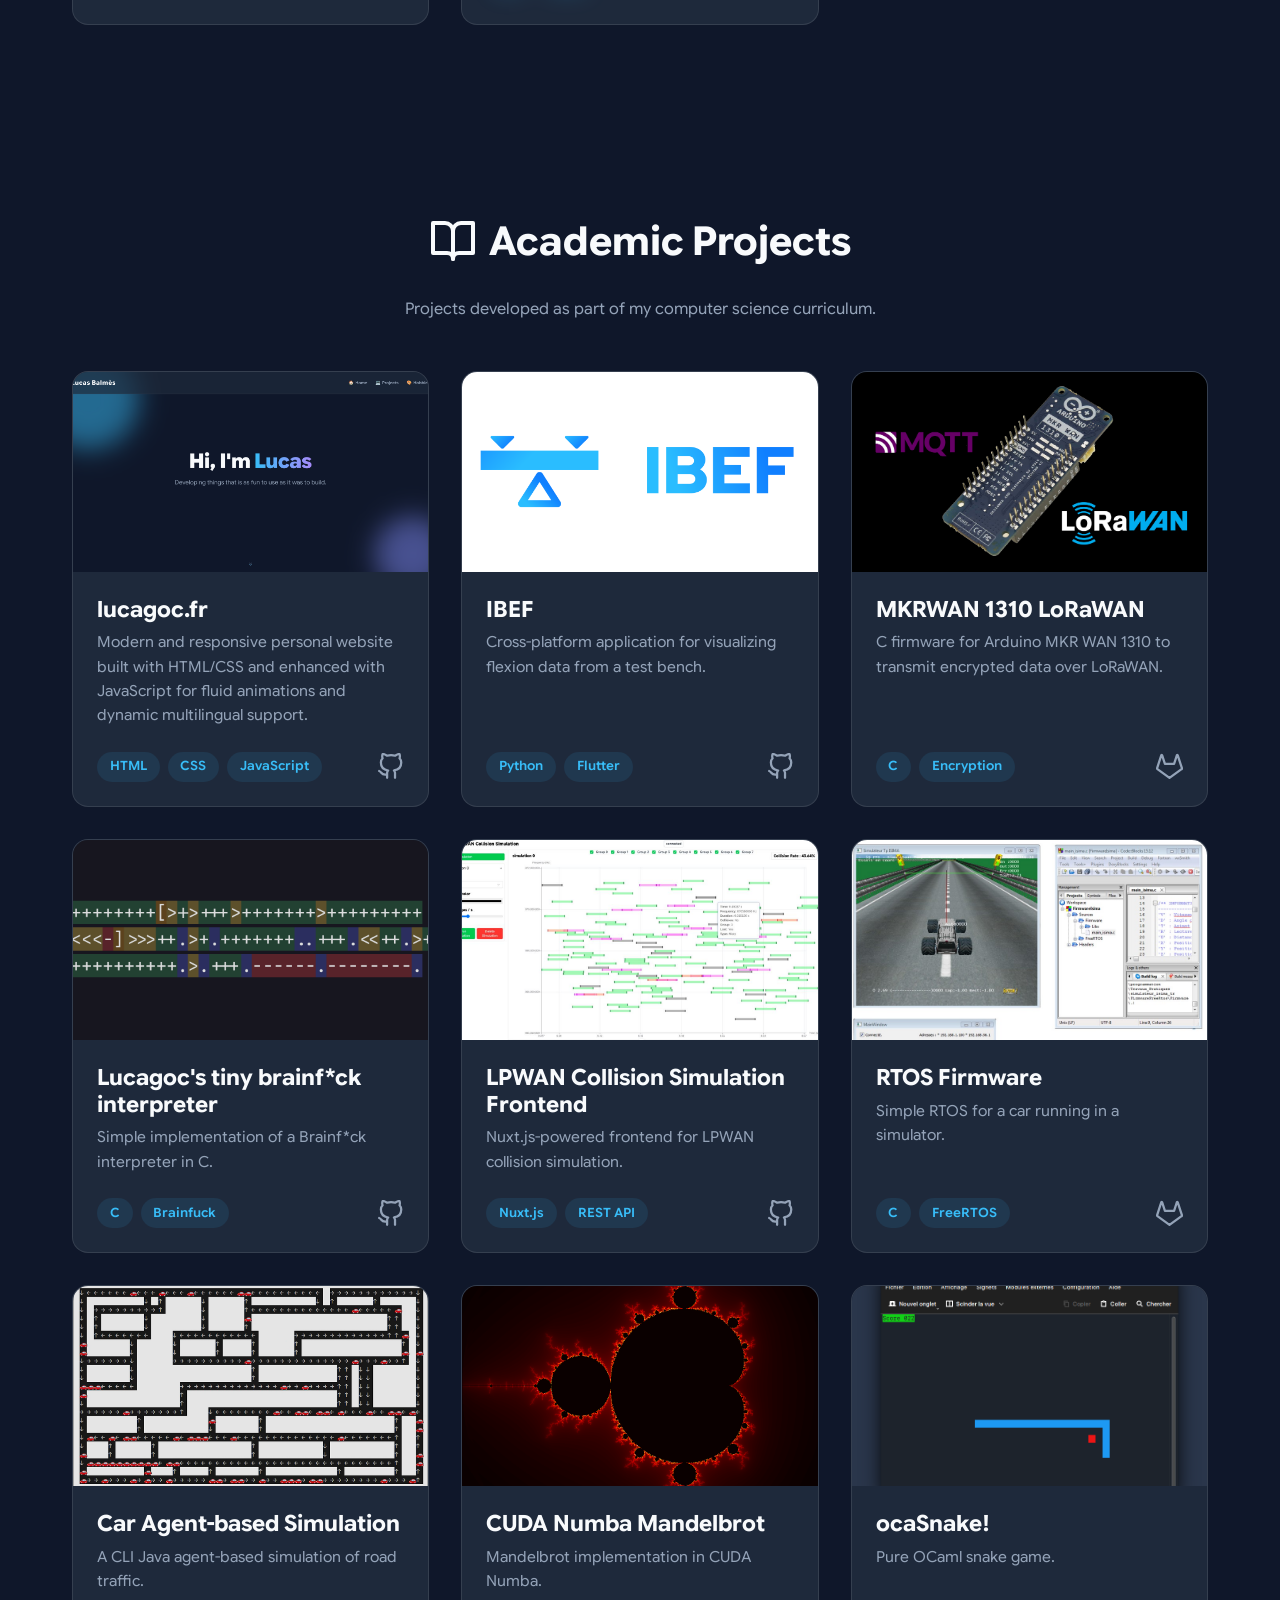
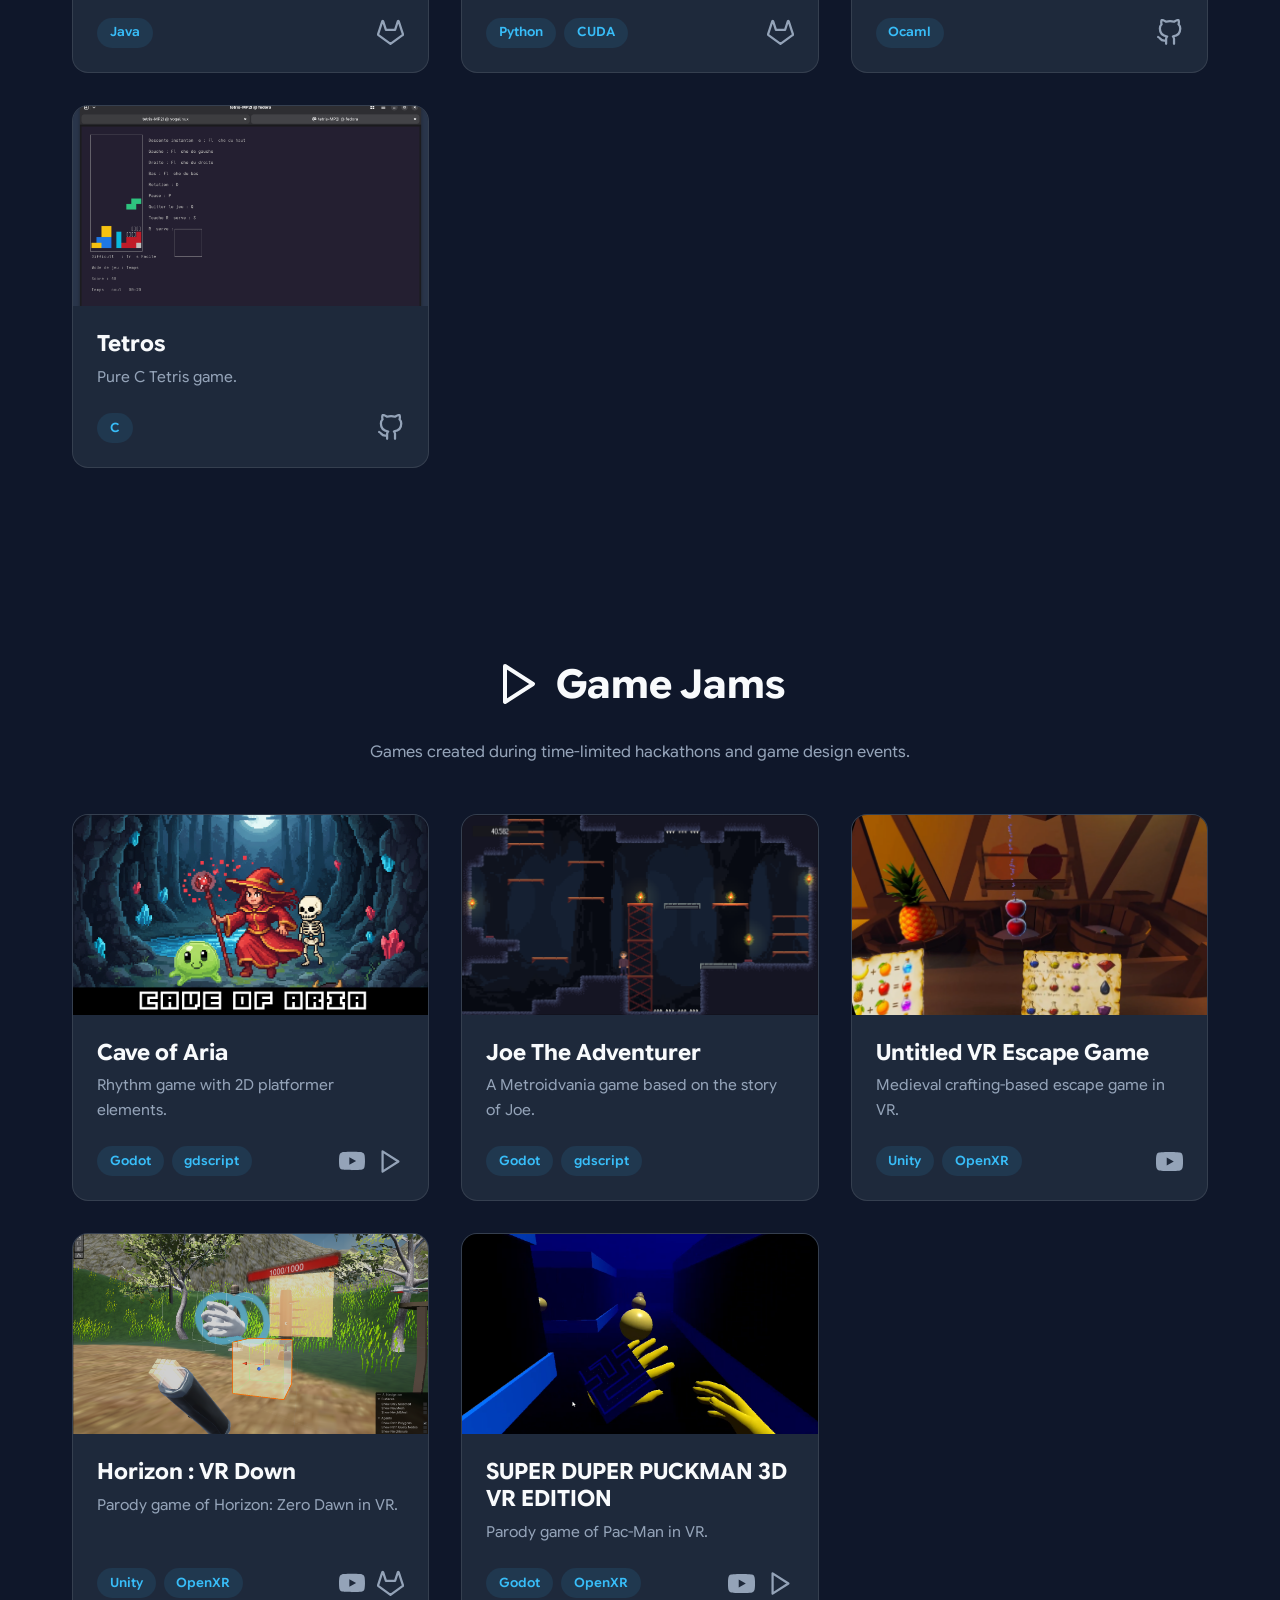
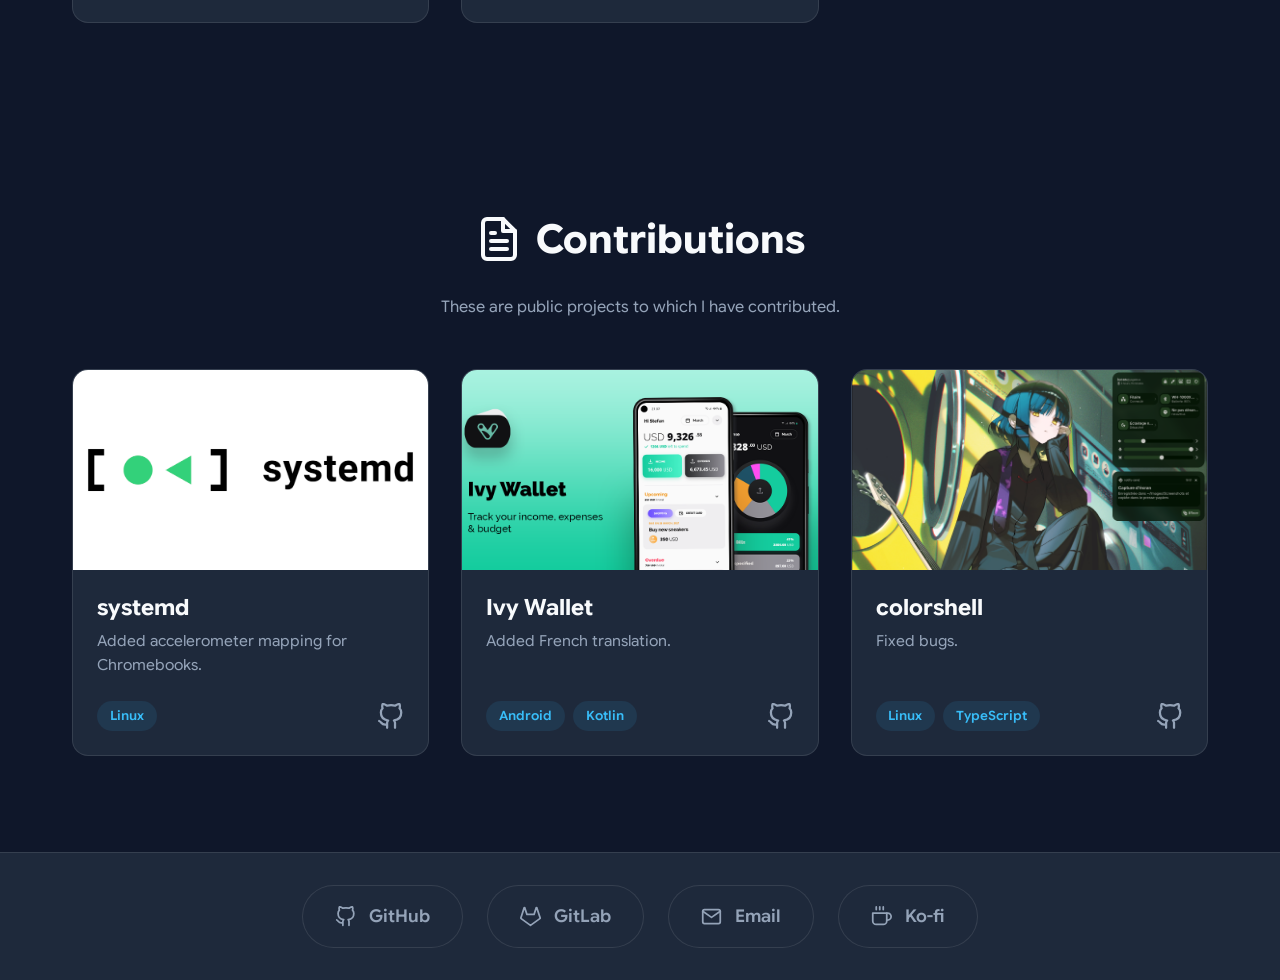
==== commit 3e2747e8: "Removed footer" ====
--- a/projects.html
+++ b/projects.html
@@ -607,9 +607,6 @@
                 <span class="text">Ko-fi</span>
             </a>
         </div>
-        <div class="footer-bottom">
-            <p data-i18n="footer-rights">2026 Lucas Balmès. No rights reserved.</p>
-        </div>
     </footer>
 </body>
 
--- a/assets/css/components/footer.css
+++ b/assets/css/components/footer.css
@@ -1,19 +1,7 @@
-/* Footer */
 footer {
     text-align: center;
     padding: 2rem;
     background: var(--surface-color);
     border-top: 1px solid var(--glass-border);
     color: var(--text-secondary);
-}
-
-footer .links-grid {
-    margin-bottom: 3rem;
-}
-
-.footer-bottom {
-    display: flex;
-    flex-direction: column;
-    align-items: center;
-    gap: 0.5rem;
 }
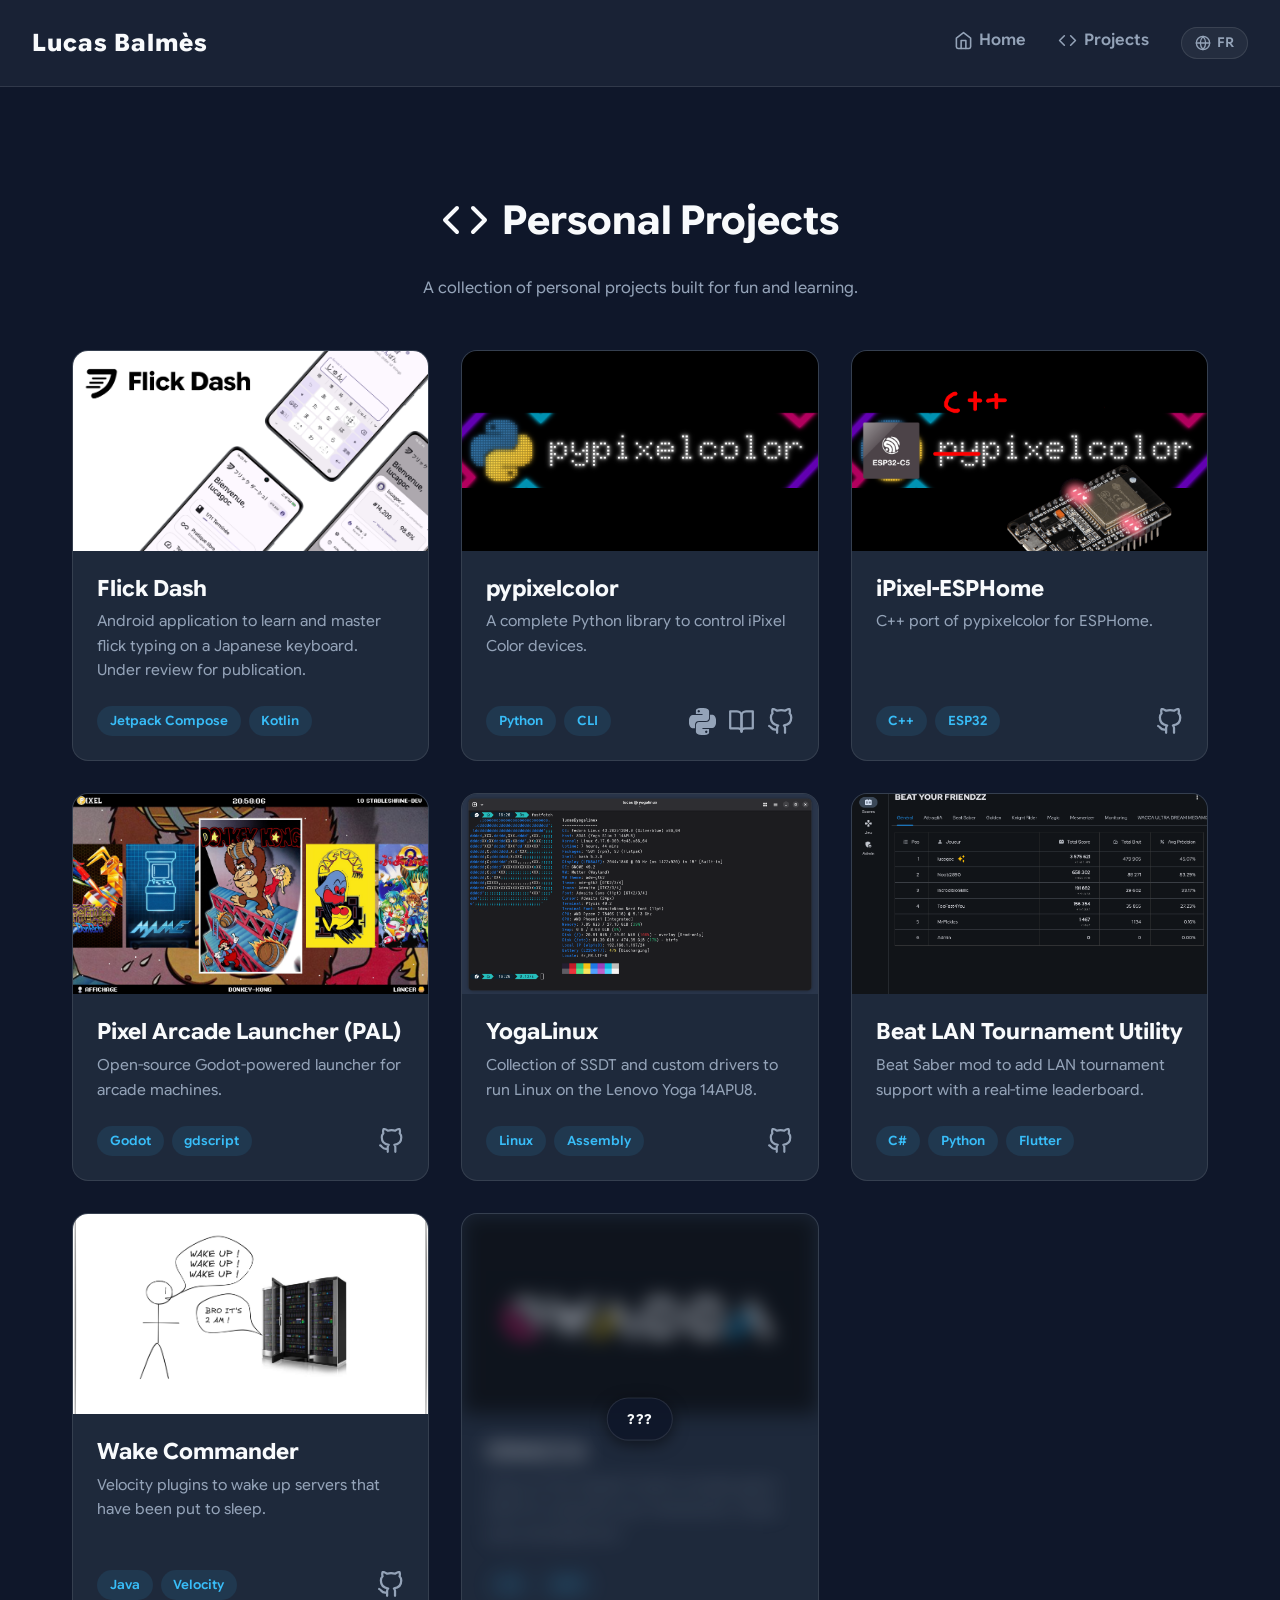
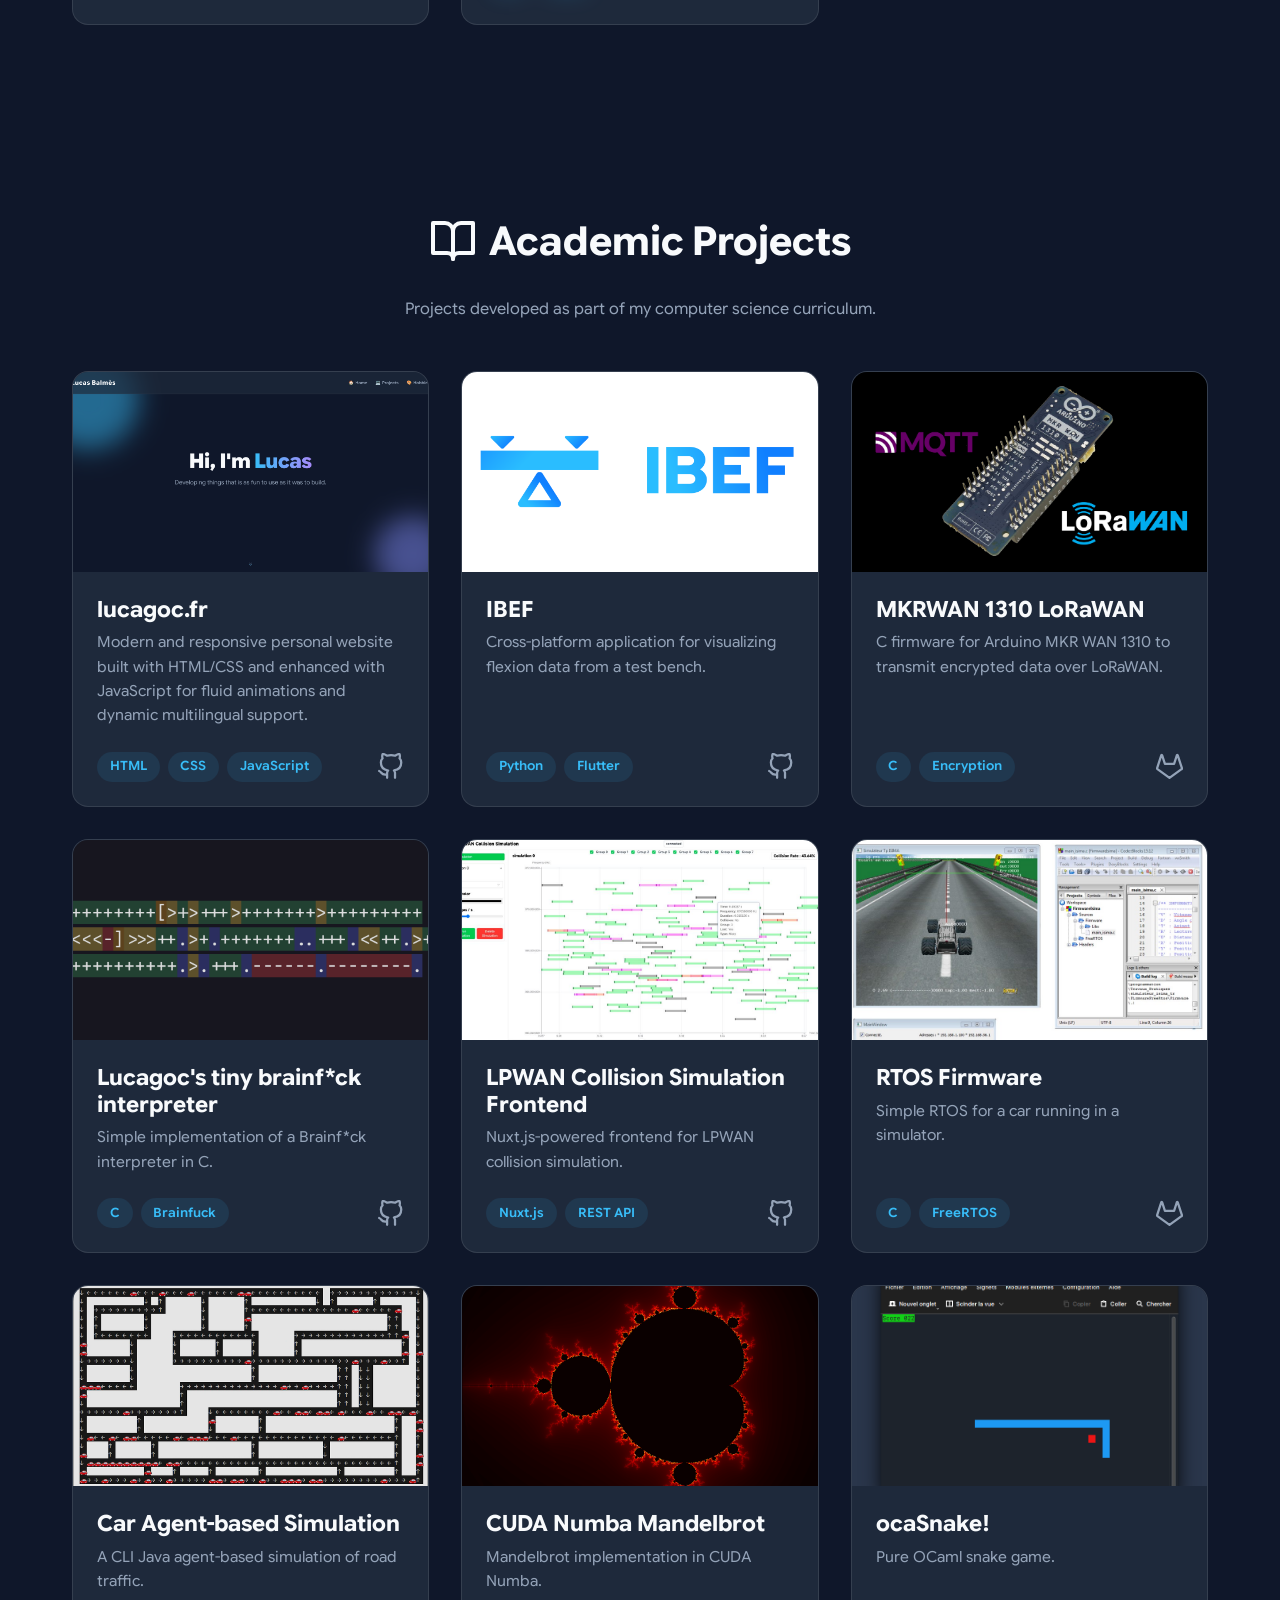
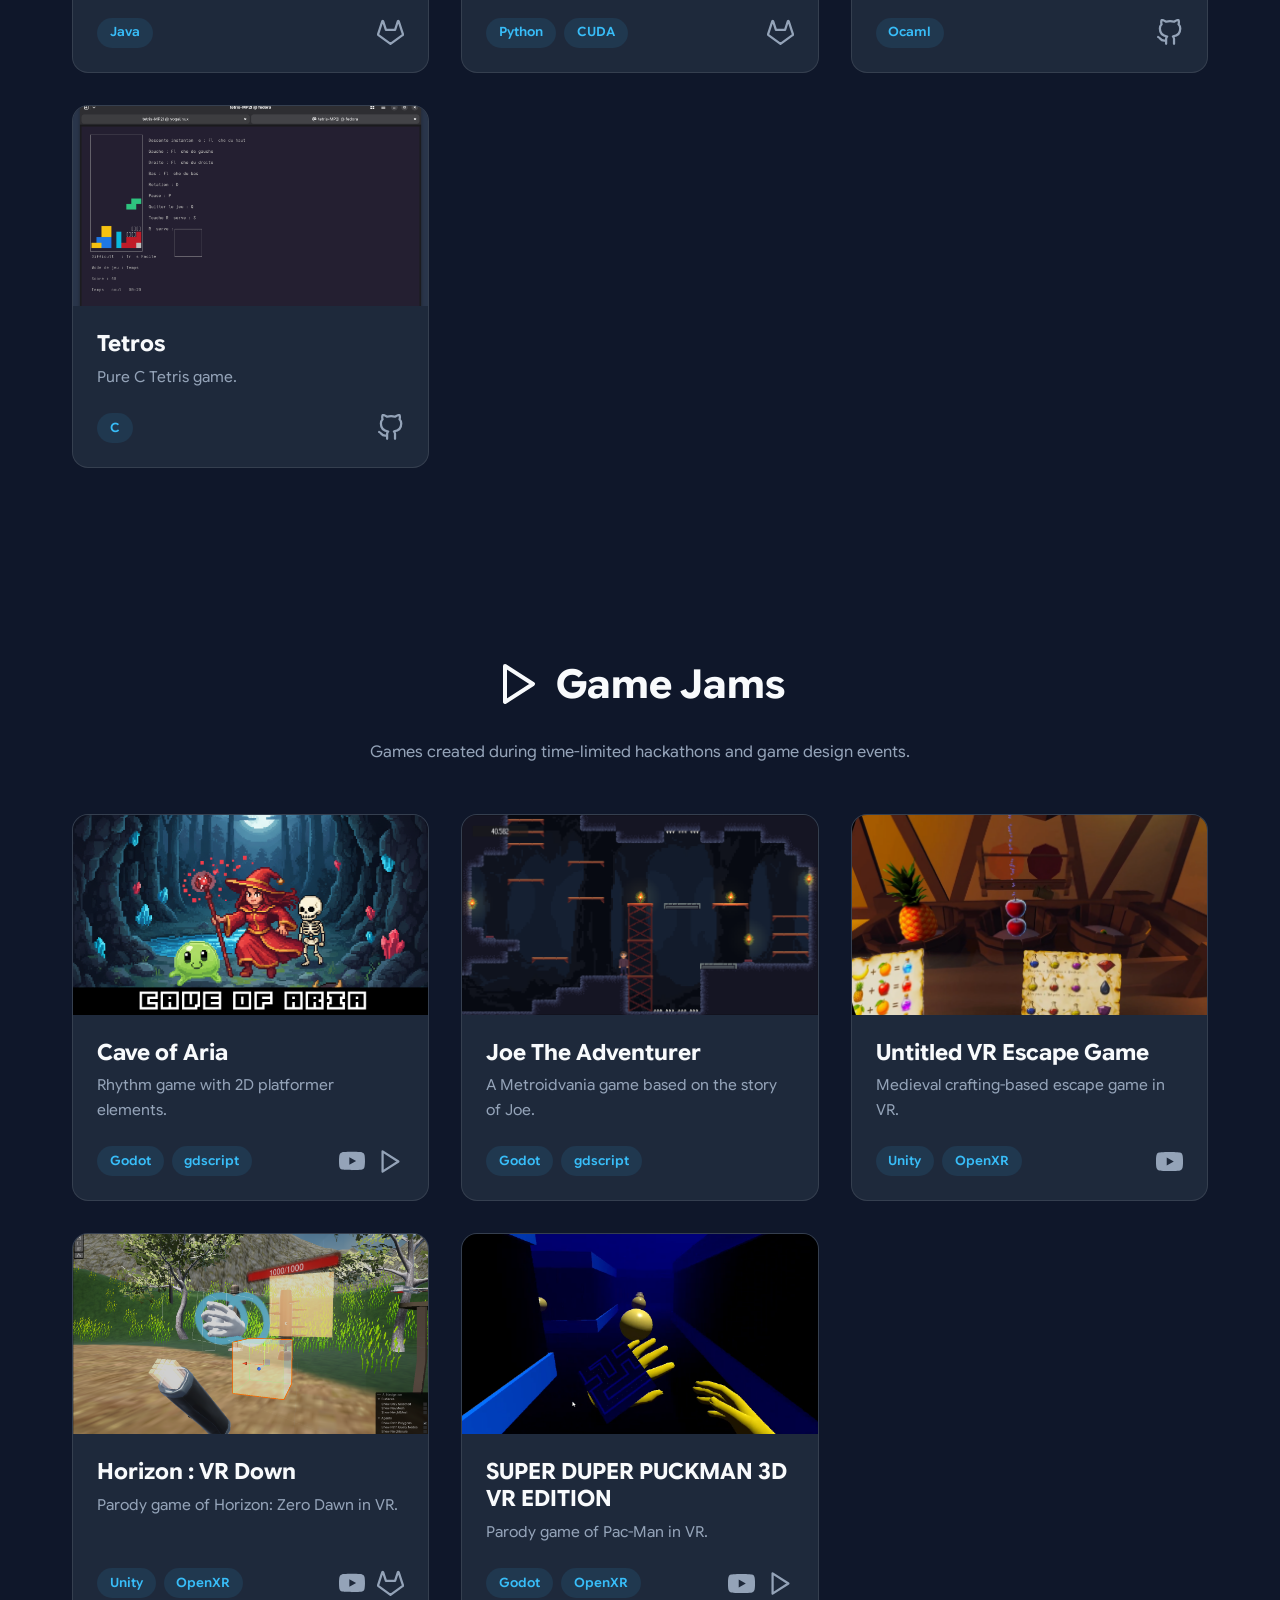
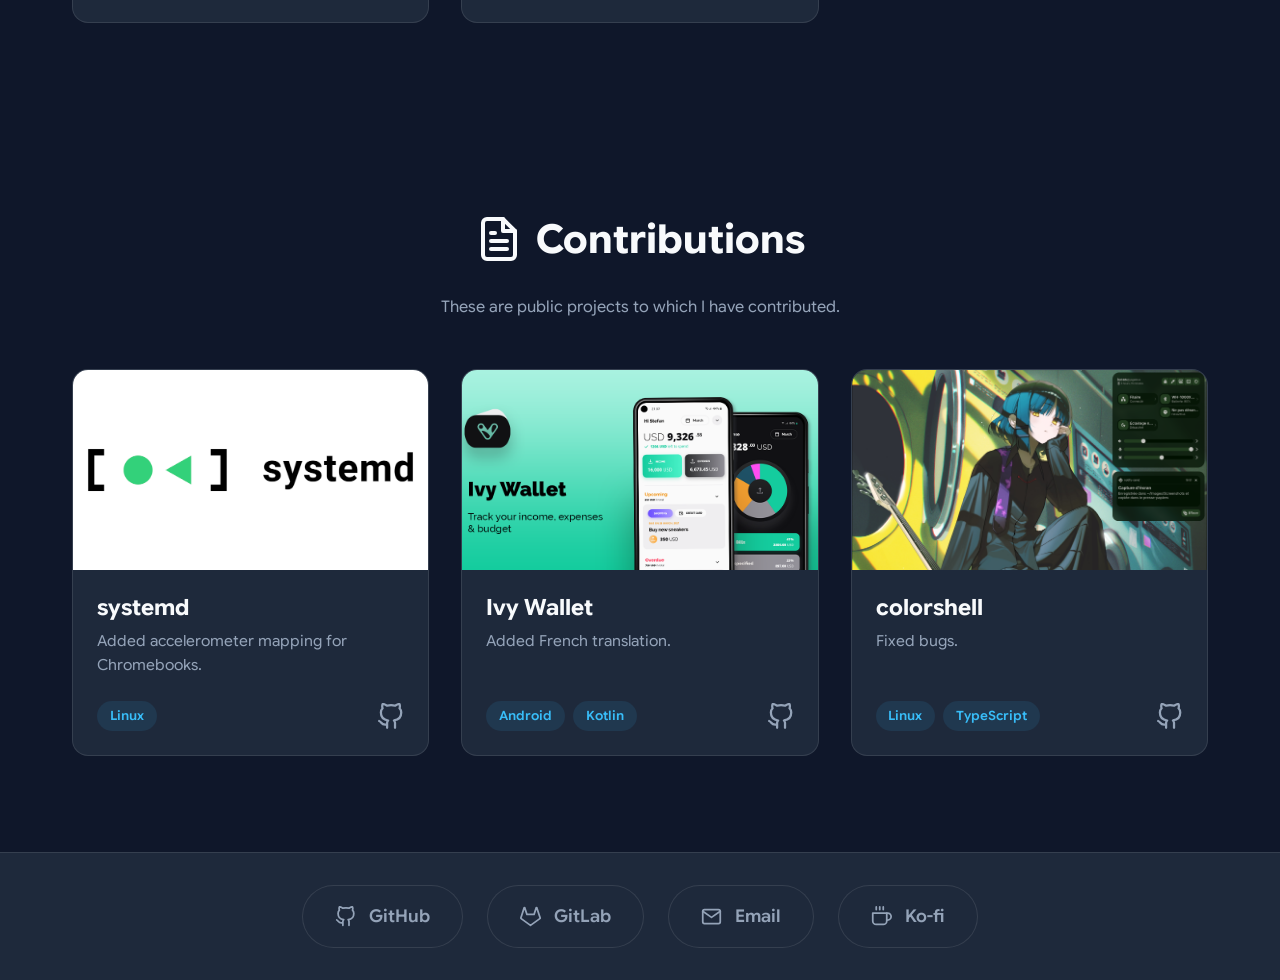
==== commit 9bc5dbff: "Removed dl mention" ====
--- a/projects.html
+++ b/projects.html
@@ -76,7 +76,6 @@
                     <div class="project-info">
                         <h3>pypixelcolor</h3>
                         <p data-i18n="proj-pypixelcolor-desc">A complete Python library to control iPixel Color devices.
-                            More than 22k+ downloads.
                         </p>
                         <div class="tags">
                             <span class="tag">Python</span>
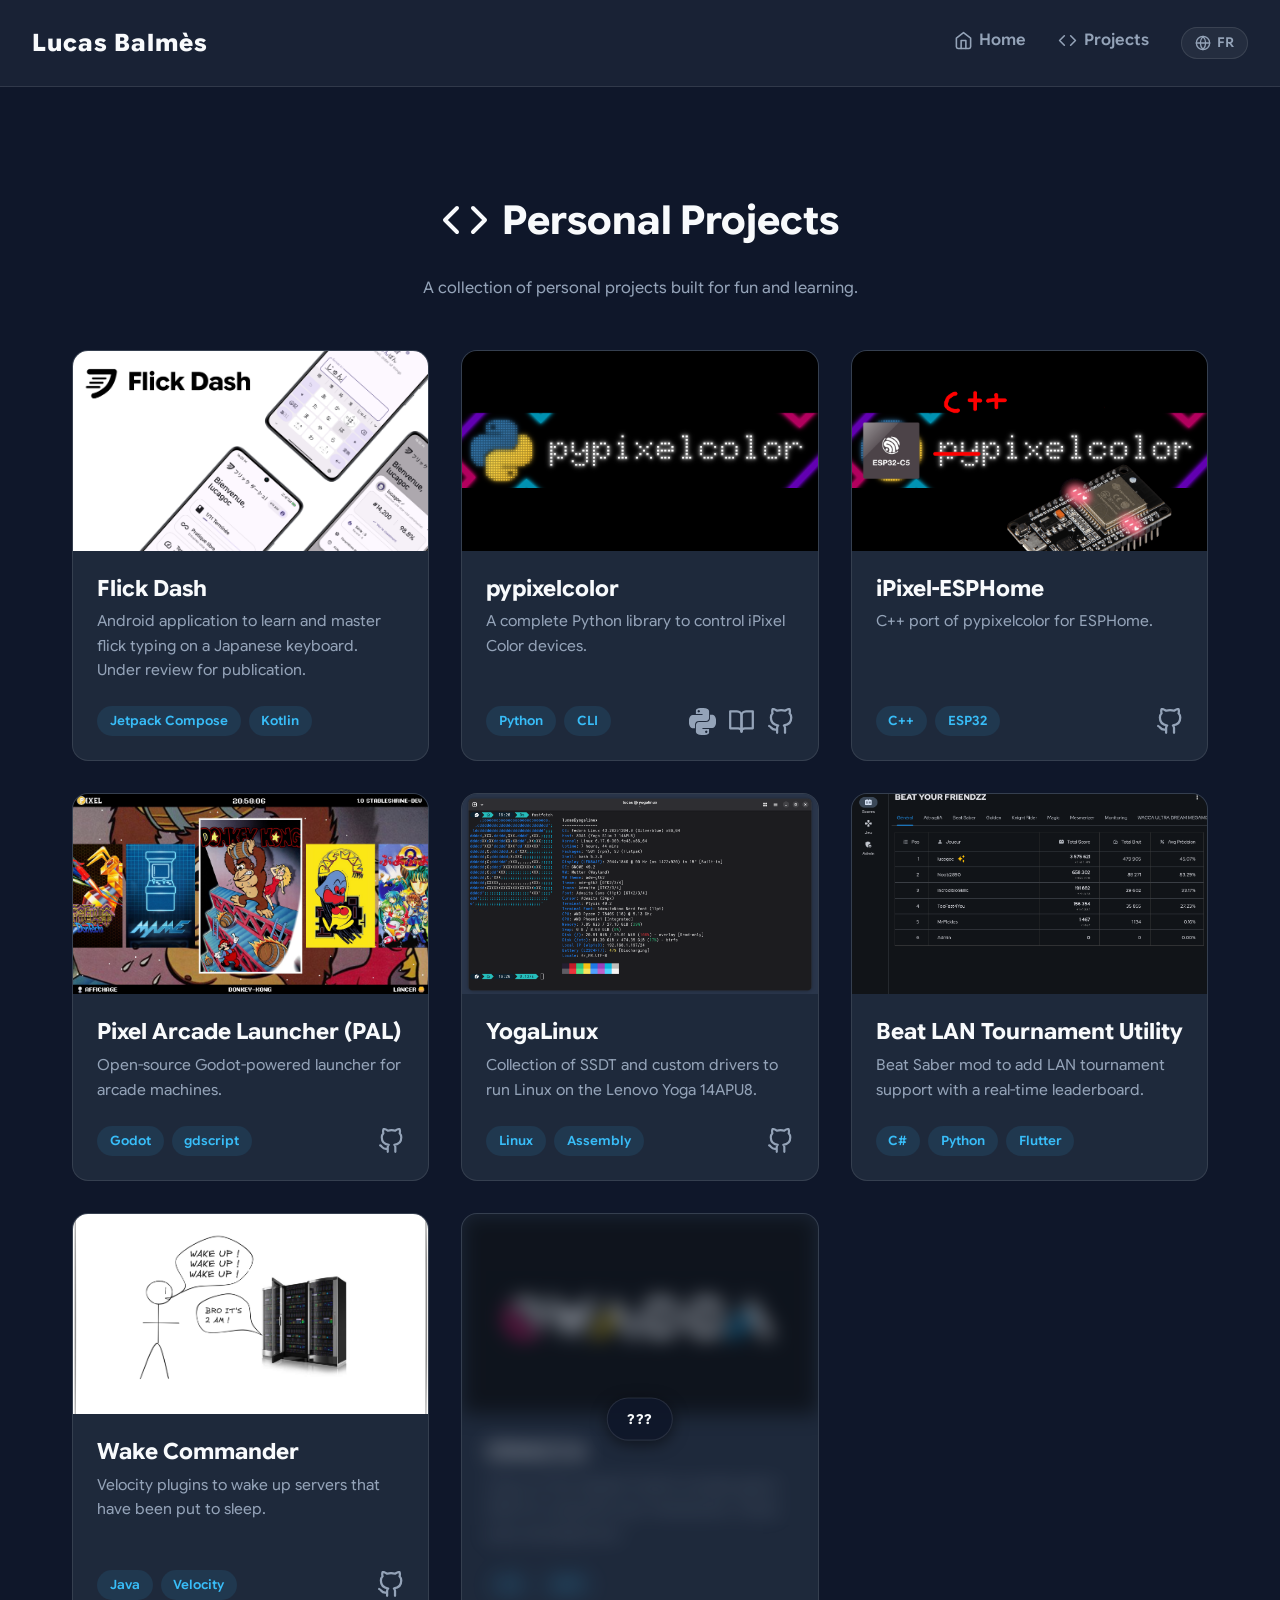
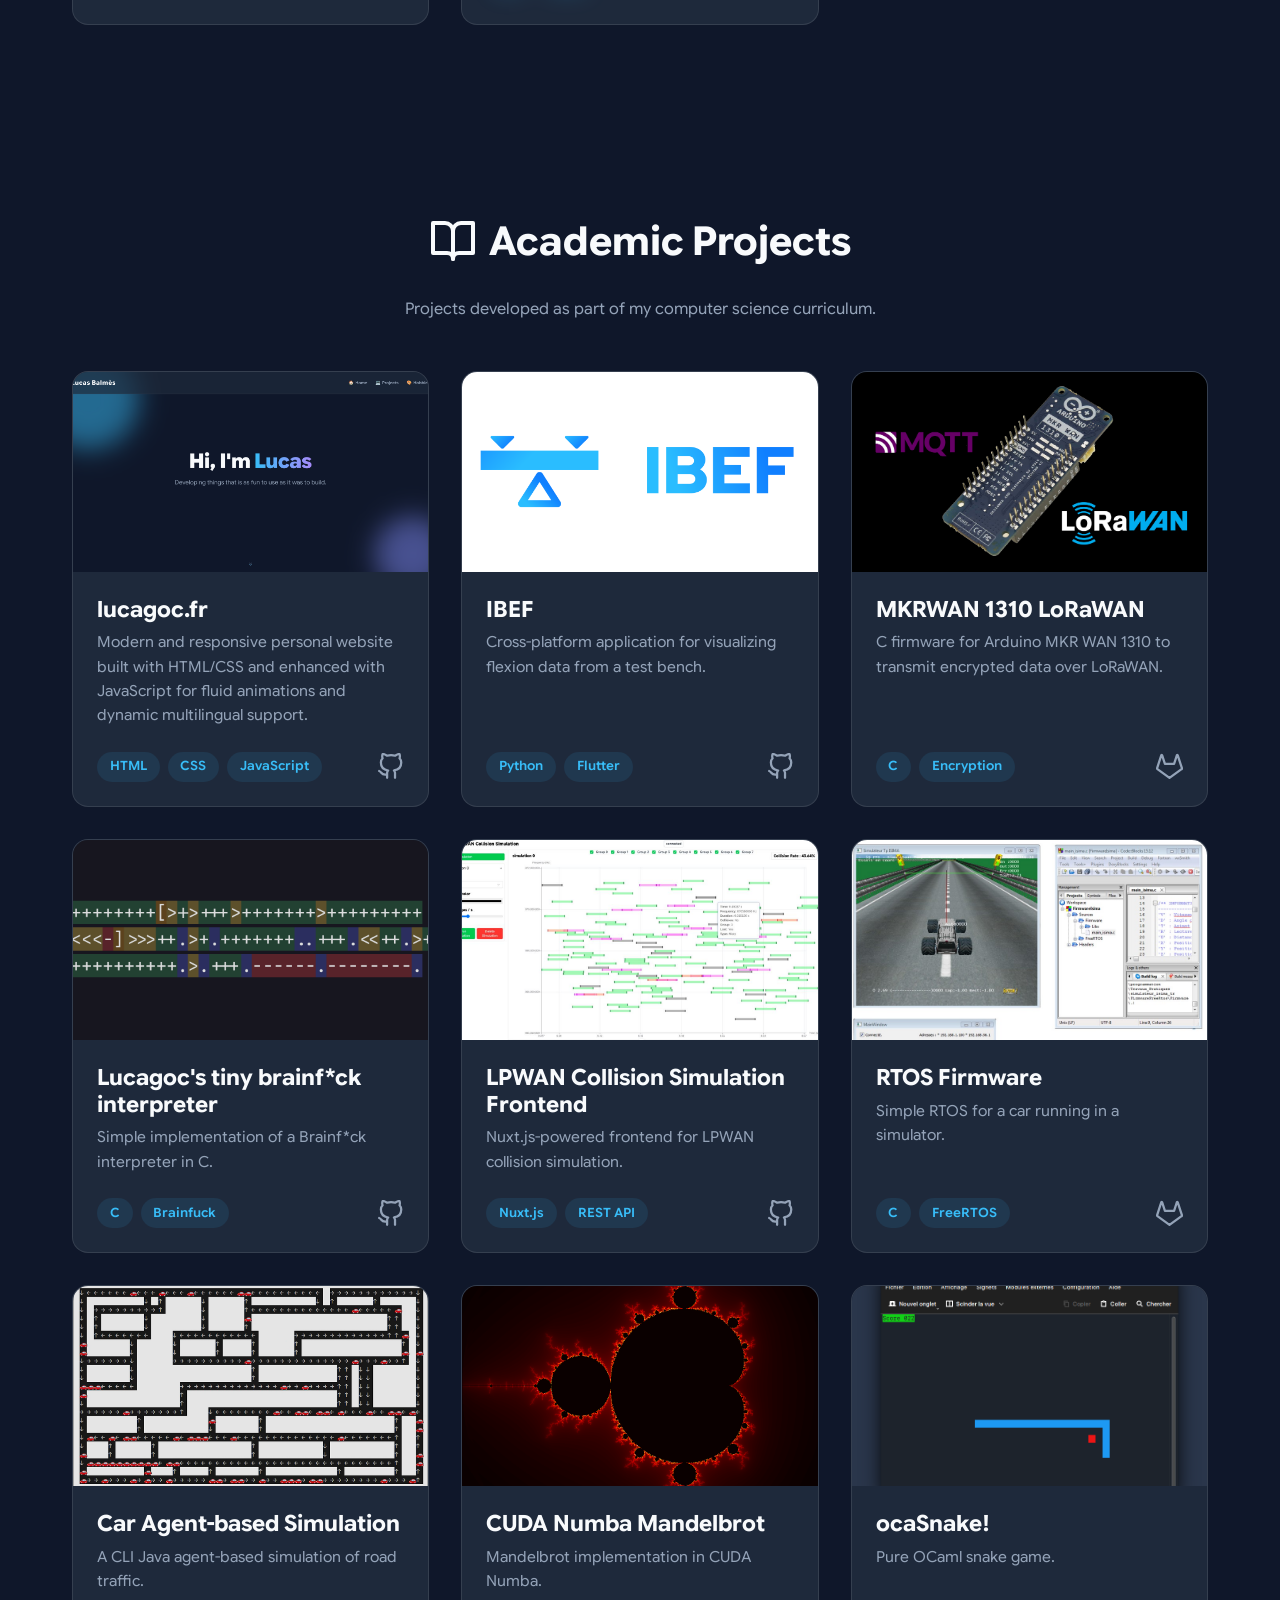
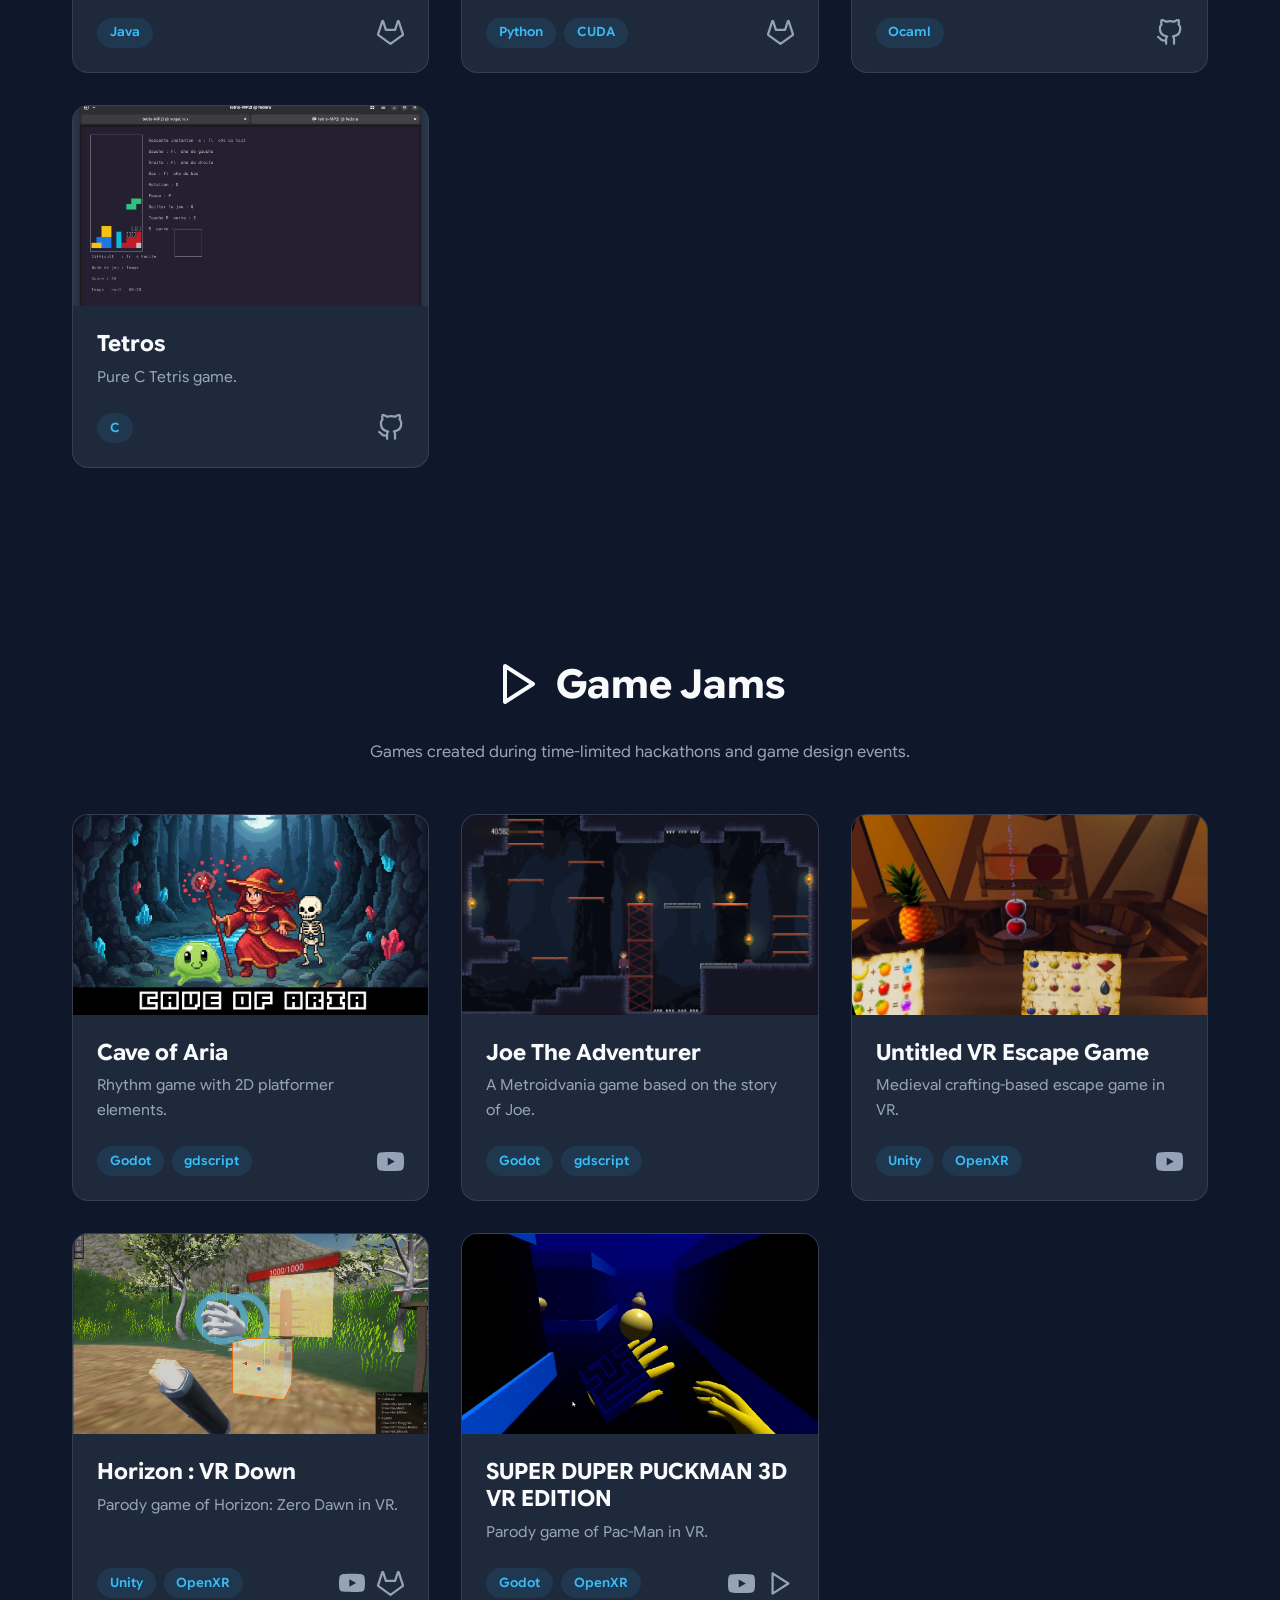
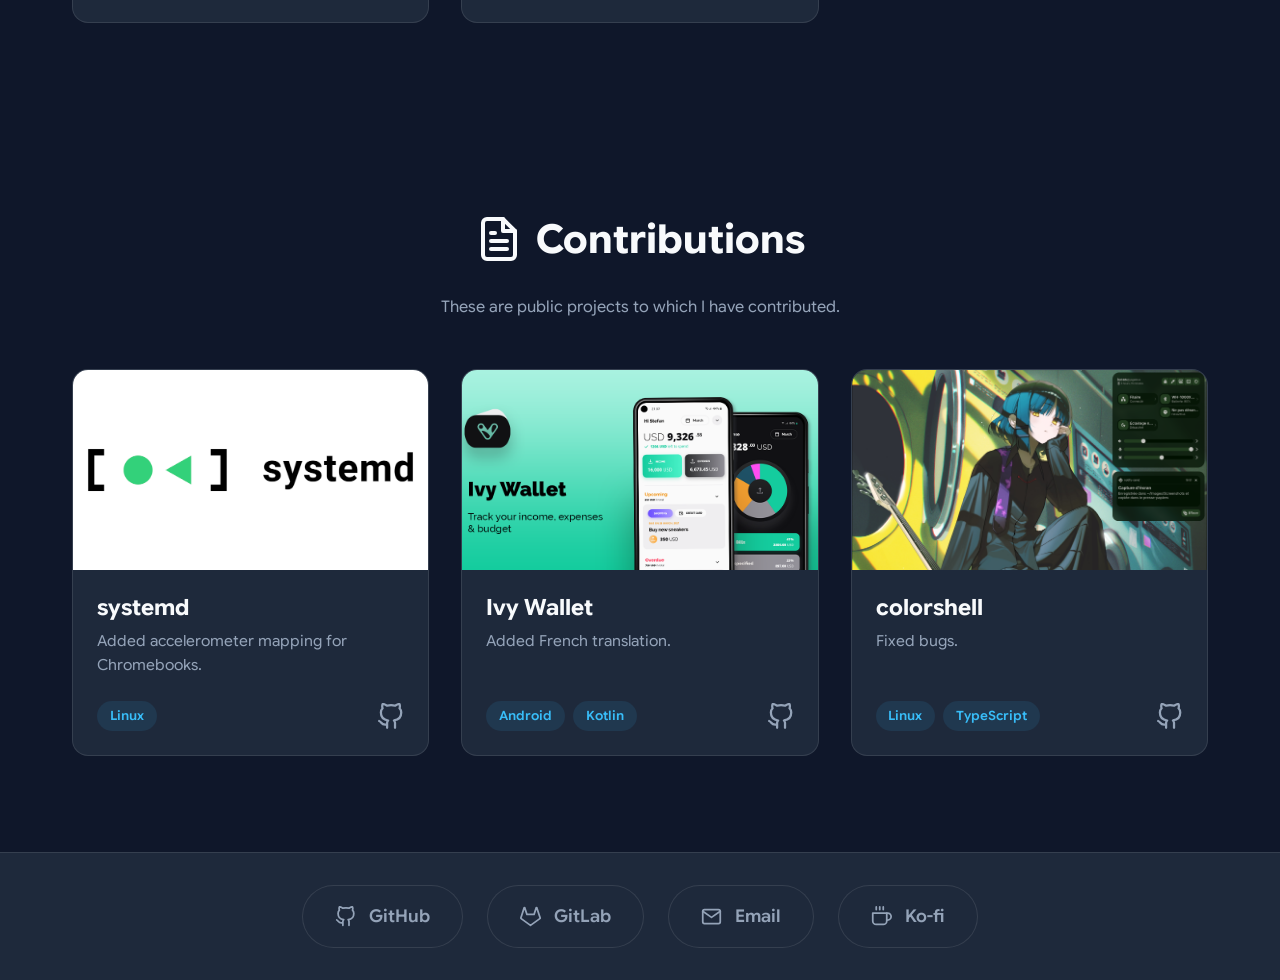
==== commit 6ba3e7b4: "Removed dead link" ====
--- a/projects.html
+++ b/projects.html
@@ -431,9 +431,6 @@
                                 <a href="https://www.youtube.com/watch?v=aa3_LsQQmag" target="_blank"
                                     rel="noopener noreferrer" class="project-link" aria-label="YouTube"><span
                                         class="icon icon-youtube"></span></a>
-                                <a href="https://lucagoc.fr/projects/cave-of-aria" target="_blank"
-                                    rel="noopener noreferrer" class="project-link" aria-label="View project"><span
-                                        class="icon icon-gamepad"></span></a>
                             </div>
                         </div>
                     </div>
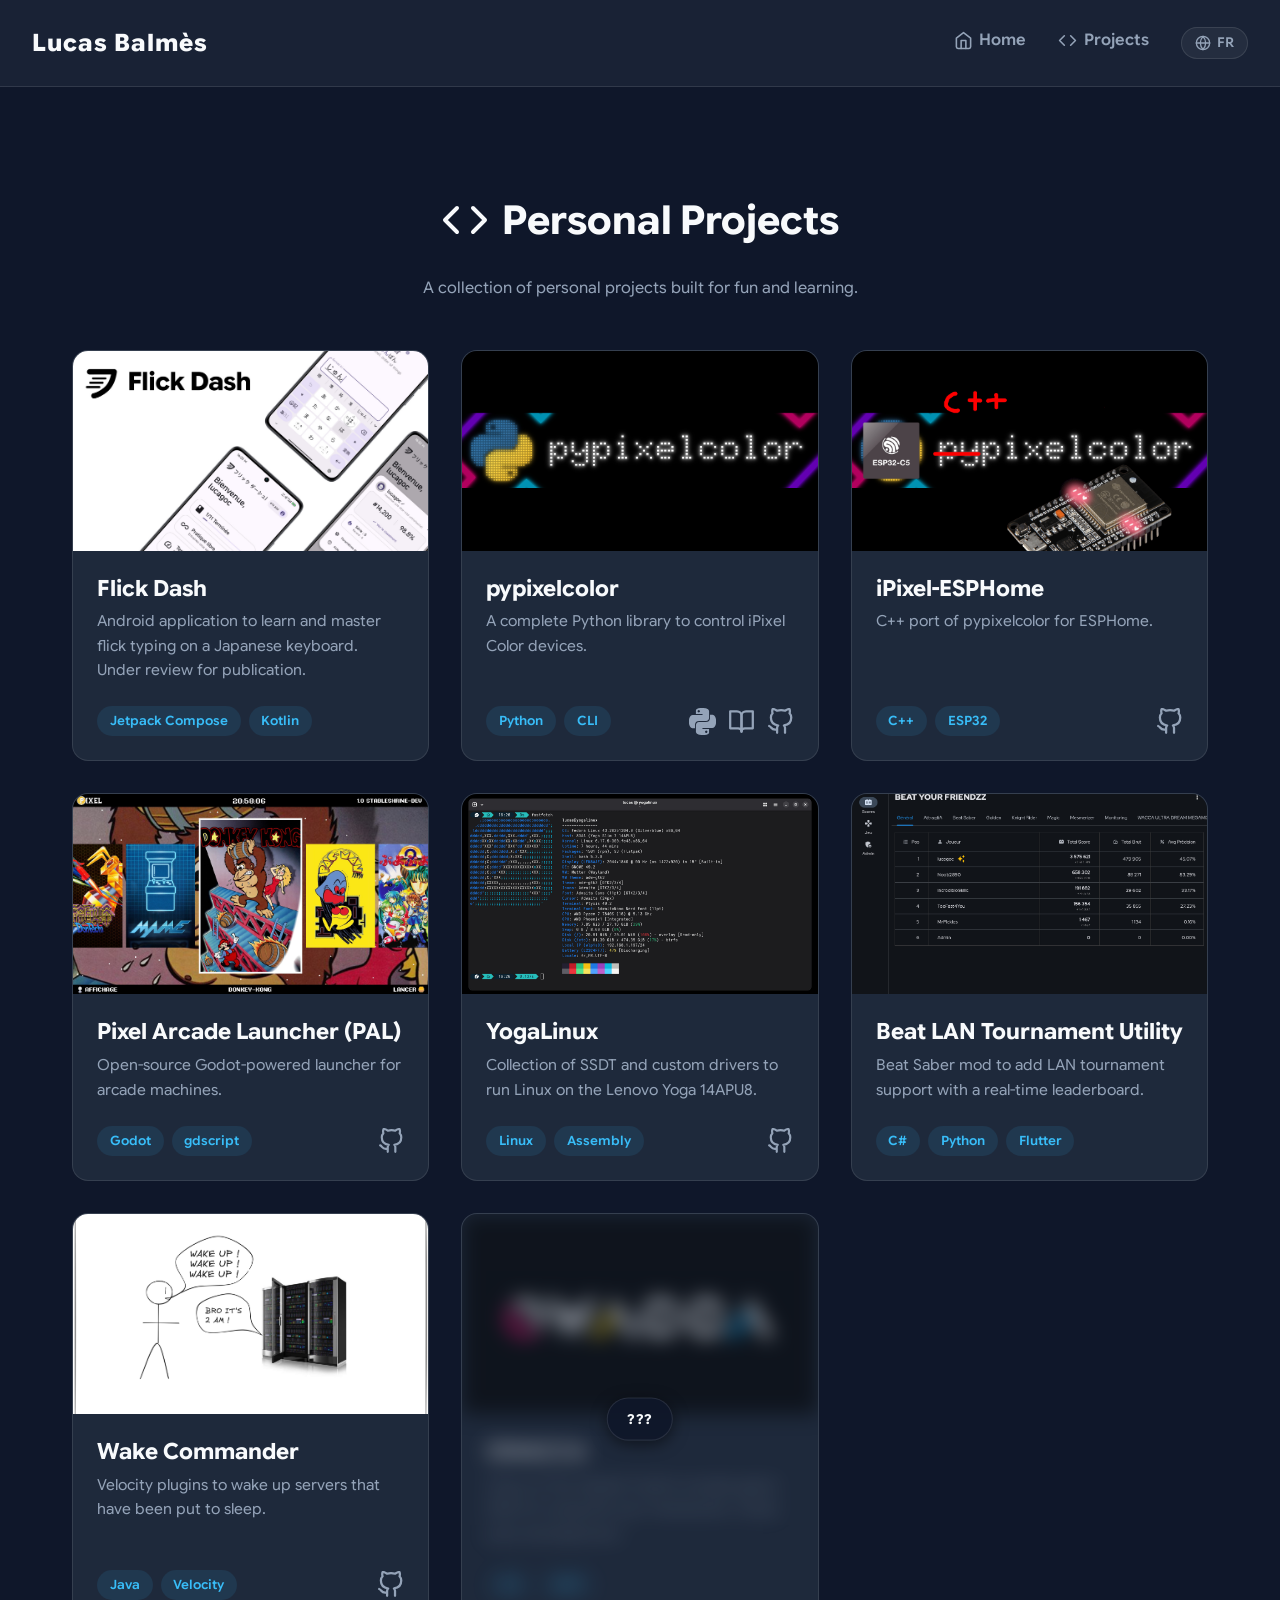
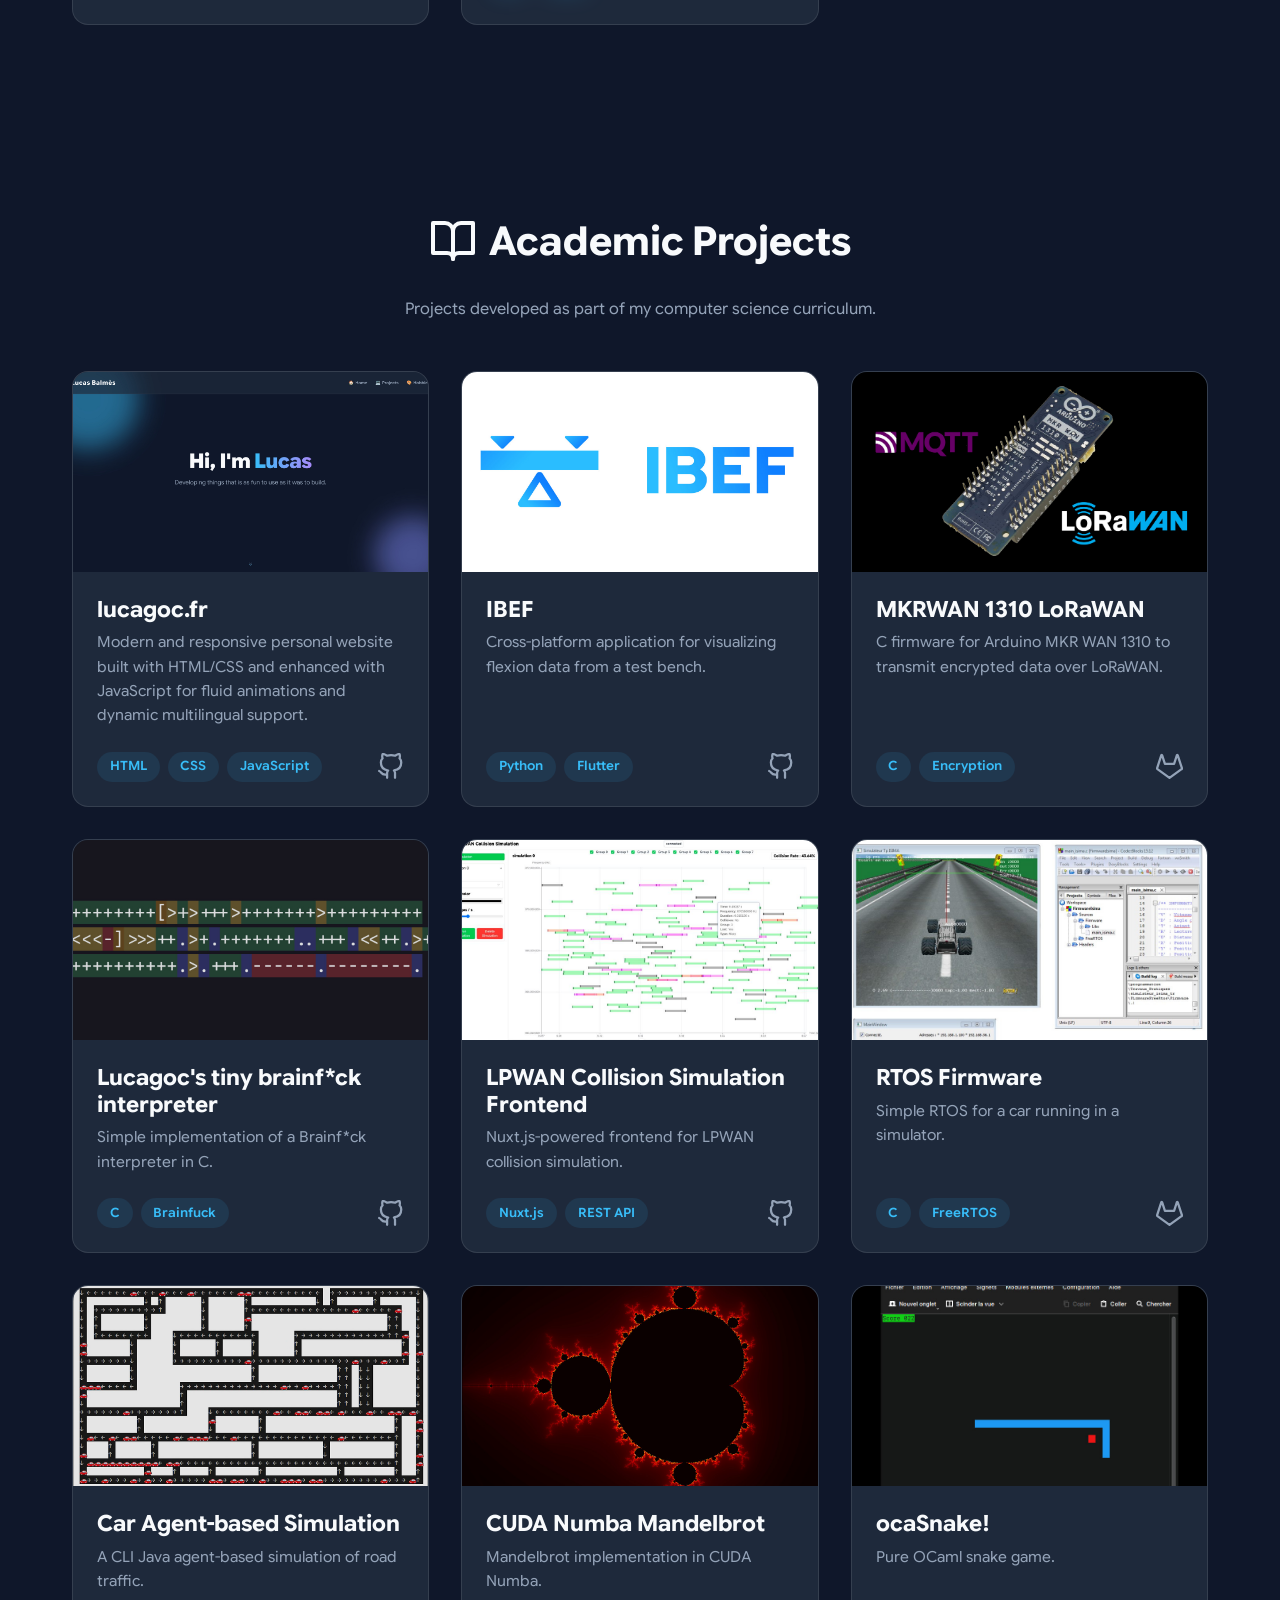
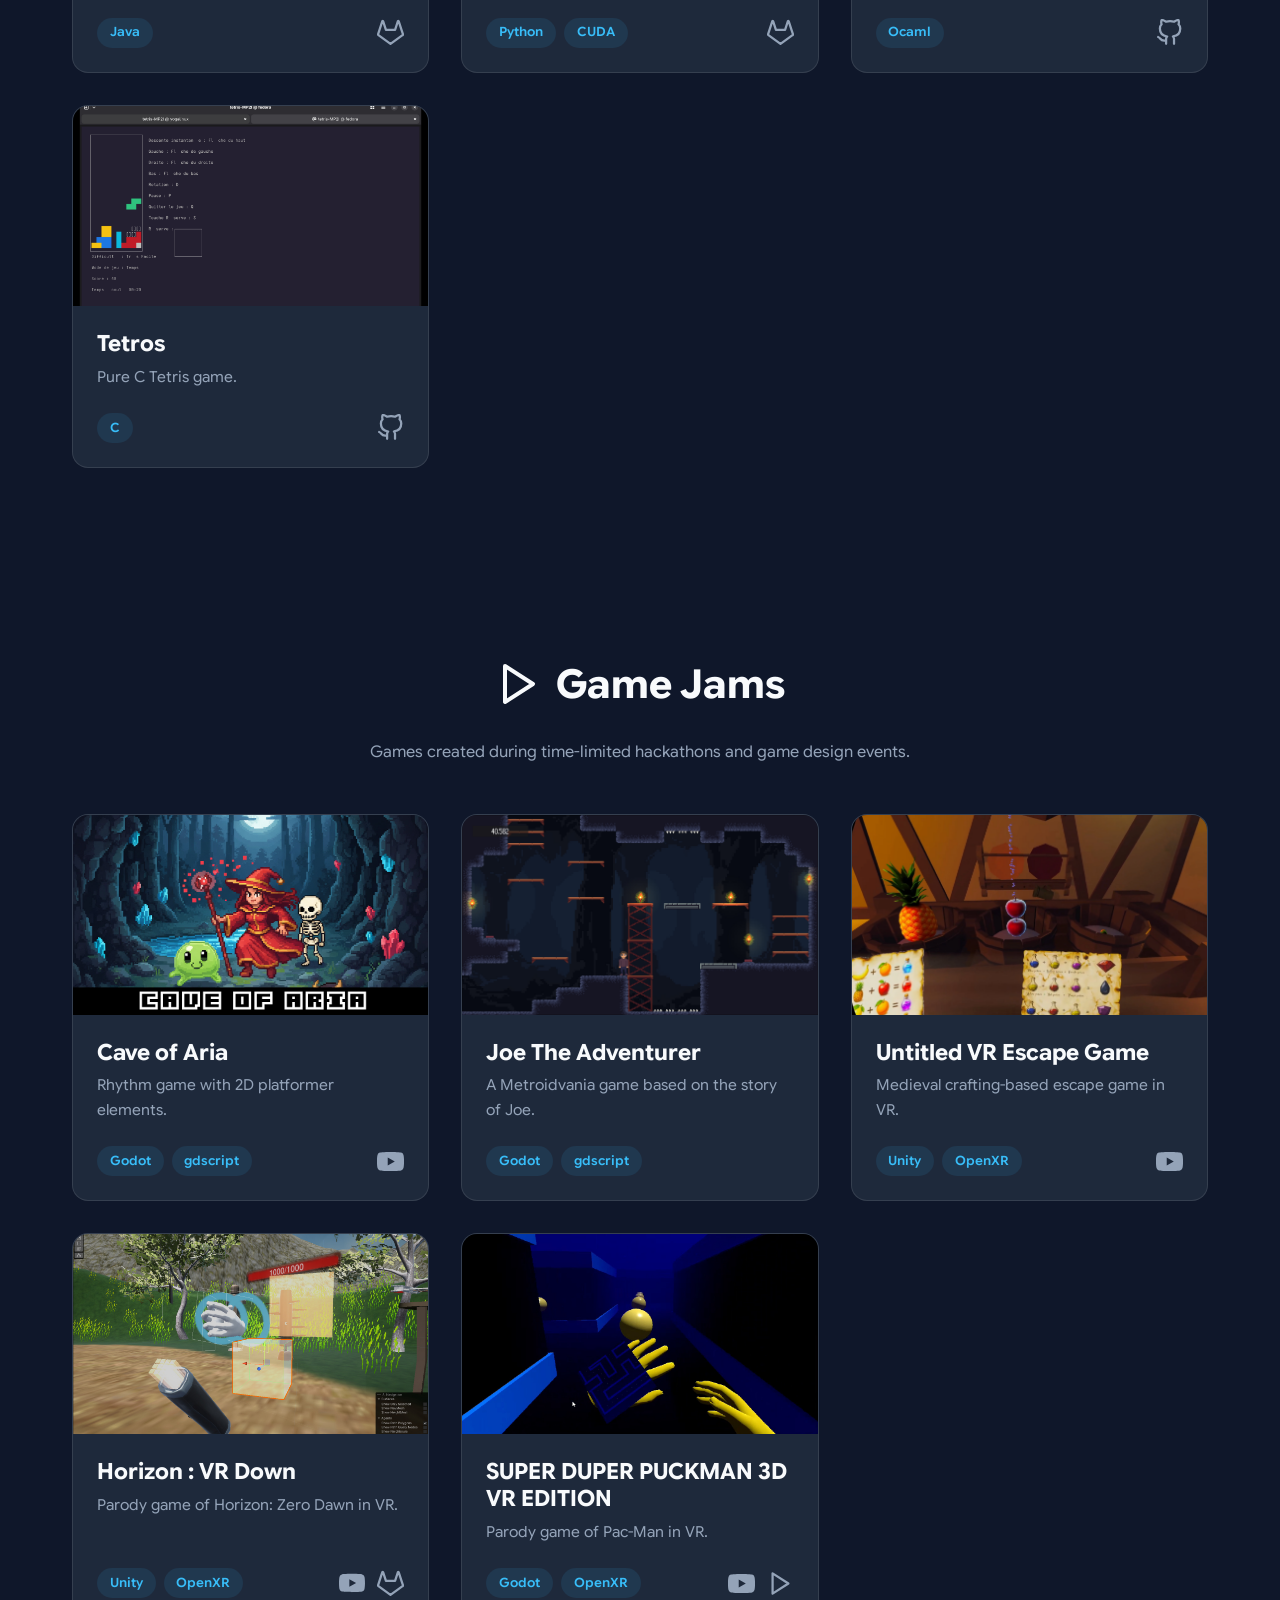
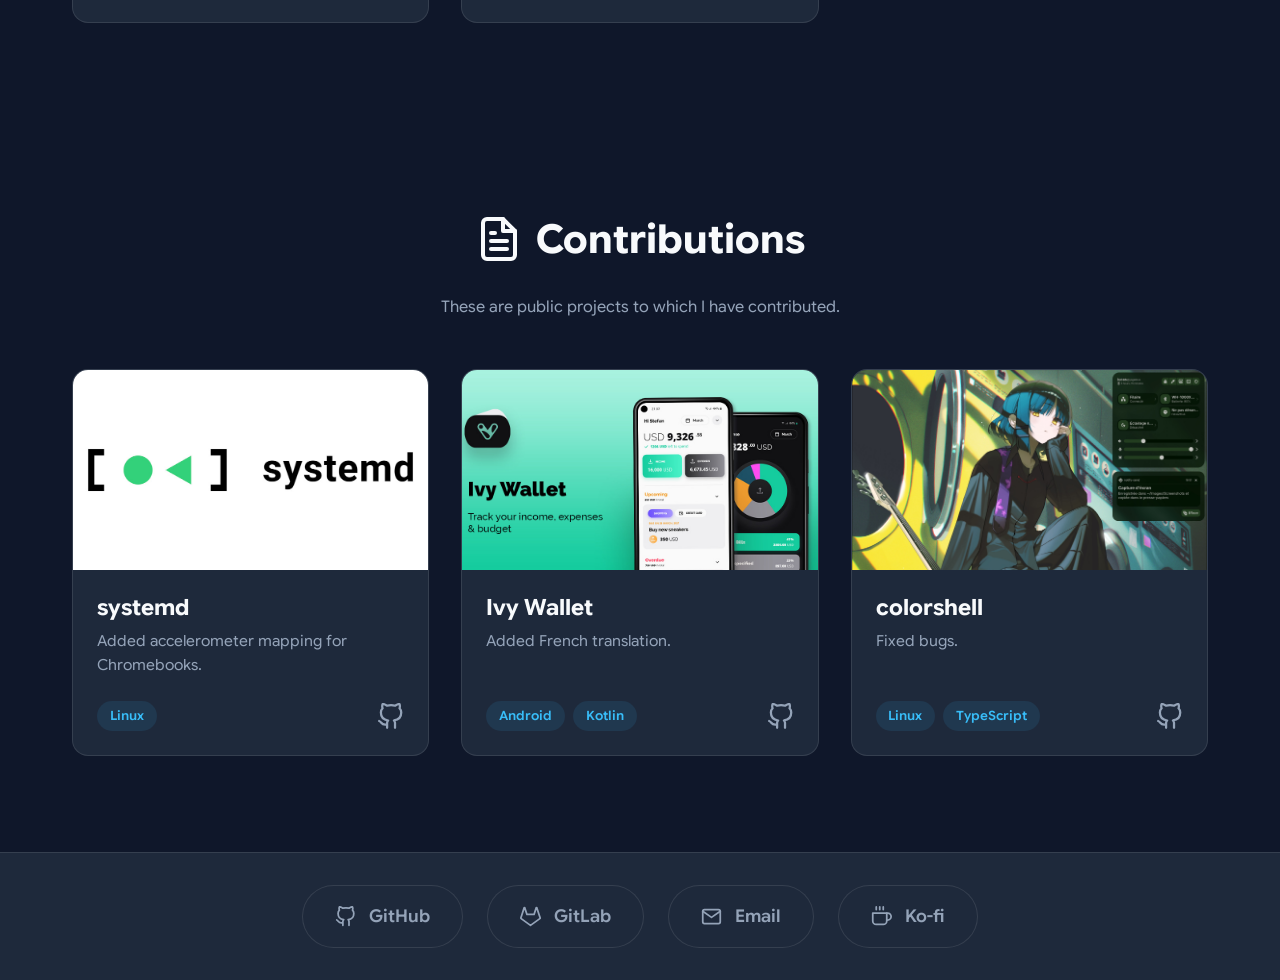
==== commit 4e5a0304: "Optimized images, fix dates" ====
--- a/projects.html
+++ b/projects.html
@@ -52,7 +52,7 @@
                 <!-- Flick Dash -->
                 <div class="project-card">
                     <div class="project-image">
-                        <img src="assets/img/projects/flick_dash.png" alt="Flick Dash application interface">
+                        <img src="assets/img/projects/flick_dash.jpg" alt="Flick Dash application interface">
                     </div>
                     <div class="project-info">
                         <h3>Flick Dash</h3>
@@ -71,7 +71,7 @@
                 <!-- Pypixelcolor -->
                 <div class="project-card">
                     <div class="project-image">
-                        <img src="assets/img/projects/pypixelcolor.png" alt="Pypixelcolor project banner">
+                        <img src="assets/img/projects/pypixelcolor.jpg" alt="Pypixelcolor project banner">
                     </div>
                     <div class="project-info">
                         <h3>pypixelcolor</h3>
@@ -95,7 +95,7 @@
                 <!-- iPixelESPHome -->
                 <div class="project-card">
                     <div class="project-image">
-                        <img src="assets/img/projects/ipixelesphome.png" alt="iPixel-ESPHome project banner">
+                        <img src="assets/img/projects/ipixelesphome.jpg" alt="iPixel-ESPHome project banner">
                     </div>
                     <div class="project-info">
                         <h3>iPixel-ESPHome</h3>
@@ -116,7 +116,7 @@
                 <!-- PixelArcadeLauncher -->
                 <div class="project-card">
                     <div class="project-image">
-                        <img src="assets/img/projects/pixel_arcade_launcher.png" alt="PixelArcadeLauncher banner">
+                        <img src="assets/img/projects/pixel_arcade_launcher.jpg" alt="PixelArcadeLauncher banner">
                     </div>
                     <div class="project-info">
                         <h3>Pixel Arcade Launcher (PAL)</h3>
@@ -134,7 +134,7 @@
                 <!-- Yogalinux -->
                 <div class="project-card">
                     <div class="project-image">
-                        <img src="assets/img/projects/sysinfo_yoga.png" alt="Yogalinux system information banner">
+                        <img src="assets/img/projects/sysinfo_yoga.jpg" alt="Yogalinux system information banner">
                     </div>
                     <div class="project-info">
                         <h3>YogaLinux</h3>
@@ -154,7 +154,7 @@
                 <!-- Beat LAN Tournament Utility -->
                 <div class="project-card">
                     <div class="project-image">
-                        <img src="assets/img/projects/beatsabertournament.png" alt="Beat Saber Tournament Banner">
+                        <img src="assets/img/projects/beatsabertournament.jpg" alt="Beat Saber Tournament Banner">
                     </div>
                     <div class="project-info">
                         <h3>Beat LAN Tournament Utility</h3>
@@ -171,7 +171,7 @@
                 <!-- Wake Commander -->
                 <div class="project-card">
                     <div class="project-image">
-                        <img src="assets/img/projects/wakecommander.png" alt="Wake Commander project banner">
+                        <img src="assets/img/projects/wakecommander.jpg" alt="Wake Commander project banner">
                     </div>
                     <div class="project-info">
                         <h3>Wake Commander</h3>
@@ -190,7 +190,7 @@
                 <div class="project-card blurred">
                     <div class="project-badge" data-i18n="project-wip">???</div>
                     <div class="project-image">
-                        <img src="assets/img/projects/owacca.png" alt="OWACCA Game Banner">
+                        <img src="assets/img/projects/owacca.jpg" alt="OWACCA Game Banner">
                     </div>
                     <div class="project-info">
                         <h3>OWACCA</h3>
@@ -218,7 +218,7 @@
                 <!-- My Website -->
                 <div class="project-card">
                     <div class="project-image">
-                        <img src="assets/img/projects/website.png" alt="Lucagoc Website Project banner">
+                        <img src="assets/img/projects/website.jpg" alt="Lucagoc Website Project banner">
                     </div>
                     <div class="project-info">
                         <h3>lucagoc.fr</h3>
@@ -238,7 +238,7 @@
                 <!-- IBEF -->
                 <div class="project-card">
                     <div class="project-image">
-                        <img src="assets/img/projects/ibef.png" alt="IBEF Project banner">
+                        <img src="assets/img/projects/ibef.jpg" alt="IBEF Project banner">
                     </div>
                     <div class="project-info">
                         <h3>IBEF</h3>
@@ -278,7 +278,7 @@
                 <!-- My Tiny's Brainf* interpreter -->
                 <div class="project-card">
                     <div class="project-image">
-                        <img src="assets/img/projects/brainfuck.png"
+                        <img src="assets/img/projects/brainfuck.jpg"
                             alt="Lucagoc's tiny brainf*ck interpreter Project banner">
                     </div>
                     <div class="project-info">
@@ -316,7 +316,7 @@
                 <!-- Real Time Car OS -->
                 <div class="project-card">
                     <div class="project-image">
-                        <img src="assets/img/projects/realtime.png" alt="RTOS Firmware Project banner">
+                        <img src="assets/img/projects/realtime.jpg" alt="RTOS Firmware Project banner">
                     </div>
                     <div class="project-info">
                         <h3>RTOS Firmware</h3>
@@ -335,7 +335,7 @@
                 <!-- Car Agent-based Simulation -->
                 <div class="project-card">
                     <div class="project-image">
-                        <img src="assets/img/projects/car_agent_simulation.png" alt="IBEF Project banner">
+                        <img src="assets/img/projects/car_agent_simulation.jpg" alt="IBEF Project banner">
                     </div>
                     <div class="project-info">
                         <h3>Car Agent-based Simulation</h3>
@@ -353,7 +353,7 @@
                 <!-- Numba CUDA Mandelbrot -->
                 <div class="project-card">
                     <div class="project-image">
-                        <img src="assets/img/projects/mandelbrot.png" alt="Numba CUDA Mandelbrot Project banner">
+                        <img src="assets/img/projects/mandelbrot.jpg" alt="Numba CUDA Mandelbrot Project banner">
                     </div>
                     <div class="project-info">
                         <h3>CUDA Numba Mandelbrot</h3>
@@ -372,7 +372,7 @@
                 <!-- OcaSnake -->
                 <div class="project-card">
                     <div class="project-image">
-                        <img src="assets/img/projects/ocasnake.png" alt="OcaSnake banner">
+                        <img src="assets/img/projects/ocasnake.jpg" alt="OcaSnake banner">
                     </div>
                     <div class="project-info">
                         <h3>ocaSnake!</h3>
@@ -390,7 +390,7 @@
                 <!-- Tetros -->
                 <div class="project-card">
                     <div class="project-image">
-                        <img src="assets/img/projects/tetros.png" alt="Tetros banner">
+                        <img src="assets/img/projects/tetros.jpg" alt="Tetros banner">
                     </div>
                     <div class="project-info">
                         <h3>Tetros</h3>
@@ -420,7 +420,7 @@
                     <!-- Cave of Aria -->
                     <div class="project-card">
                         <div class="project-image">
-                            <img src="assets/img/projects/cave_of_aria.png" alt="Cave of Aria banner">
+                            <img src="assets/img/projects/cave_of_aria.jpg" alt="Cave of Aria banner">
                         </div>
                         <div class="project-info">
                             <h3>Cave of Aria</h3>
@@ -438,7 +438,7 @@
                     <!-- Joe's Adventures -->
                     <div class="project-card">
                         <div class="project-image">
-                            <img src="assets/img/projects/joe.png" alt="Banner of Joe the Adventurer">
+                            <img src="assets/img/projects/joe.jpg" alt="Banner of Joe the Adventurer">
                         </div>
                         <div class="project-info">
                             <h3>Joe The Adventurer</h3>
@@ -453,7 +453,7 @@
                     <!-- Untitled VR Escape Game -->
                     <div class="project-card">
                         <div class="project-image">
-                            <img src="assets/img/projects/unnamedvr.png" alt="Banner of Untitled VR Escape Game">
+                            <img src="assets/img/projects/unnamedvr.jpg" alt="Banner of Untitled VR Escape Game">
                         </div>
                         <div class="project-info">
                             <h3>Untitled VR Escape Game</h3>
@@ -471,7 +471,7 @@
                     <!-- Horizon : VR Down -->
                     <div class="project-card">
                         <div class="project-image">
-                            <img src="assets/img/projects/tprvi.png" alt="Banner of Horizon : VR Down">
+                            <img src="assets/img/projects/tprvi.jpg" alt="Banner of Horizon : VR Down">
                         </div>
                         <div class="project-info">
                             <h3>Horizon : VR Down</h3>
@@ -492,7 +492,7 @@
                     <!-- SDP3DVR -->
                     <div class="project-card">
                         <div class="project-image">
-                            <img src="assets/img/projects/sdp3dvr.png" alt="Banner of SDP3DVR">
+                            <img src="assets/img/projects/sdp3dvr.jpg" alt="Banner of SDP3DVR">
                         </div>
                         <div class="project-info">
                             <h3>SUPER DUPER PUCKMAN 3D VR EDITION</h3>
@@ -526,7 +526,7 @@
                     <!-- Systemd -->
                     <div class="project-card">
                         <div class="project-image">
-                            <img src="assets/img/projects/systemd.png" alt="systemd banner">
+                            <img src="assets/img/projects/systemd.jpg" alt="systemd banner">
                         </div>
                         <div class="project-info">
                             <h3>systemd</h3>
@@ -544,7 +544,7 @@
                     <!-- Ivy Wallet -->
                     <div class="project-card">
                         <div class="project-image">
-                            <img src="assets/img/projects/ivy_wallet.png" alt="Ivy Wallet banner">
+                            <img src="assets/img/projects/ivy_wallet.jpg" alt="Ivy Wallet banner">
                         </div>
                         <div class="project-info">
                             <h3>Ivy Wallet</h3>
@@ -563,7 +563,7 @@
                     <!-- Colorshell -->
                     <div class="project-card">
                         <div class="project-image">
-                            <img src="assets/img/projects/colorshell.png" alt="colorshell banner">
+                            <img src="assets/img/projects/colorshell.jpg" alt="colorshell banner">
                         </div>
                         <div class="project-info">
                             <h3>colorshell</h3>
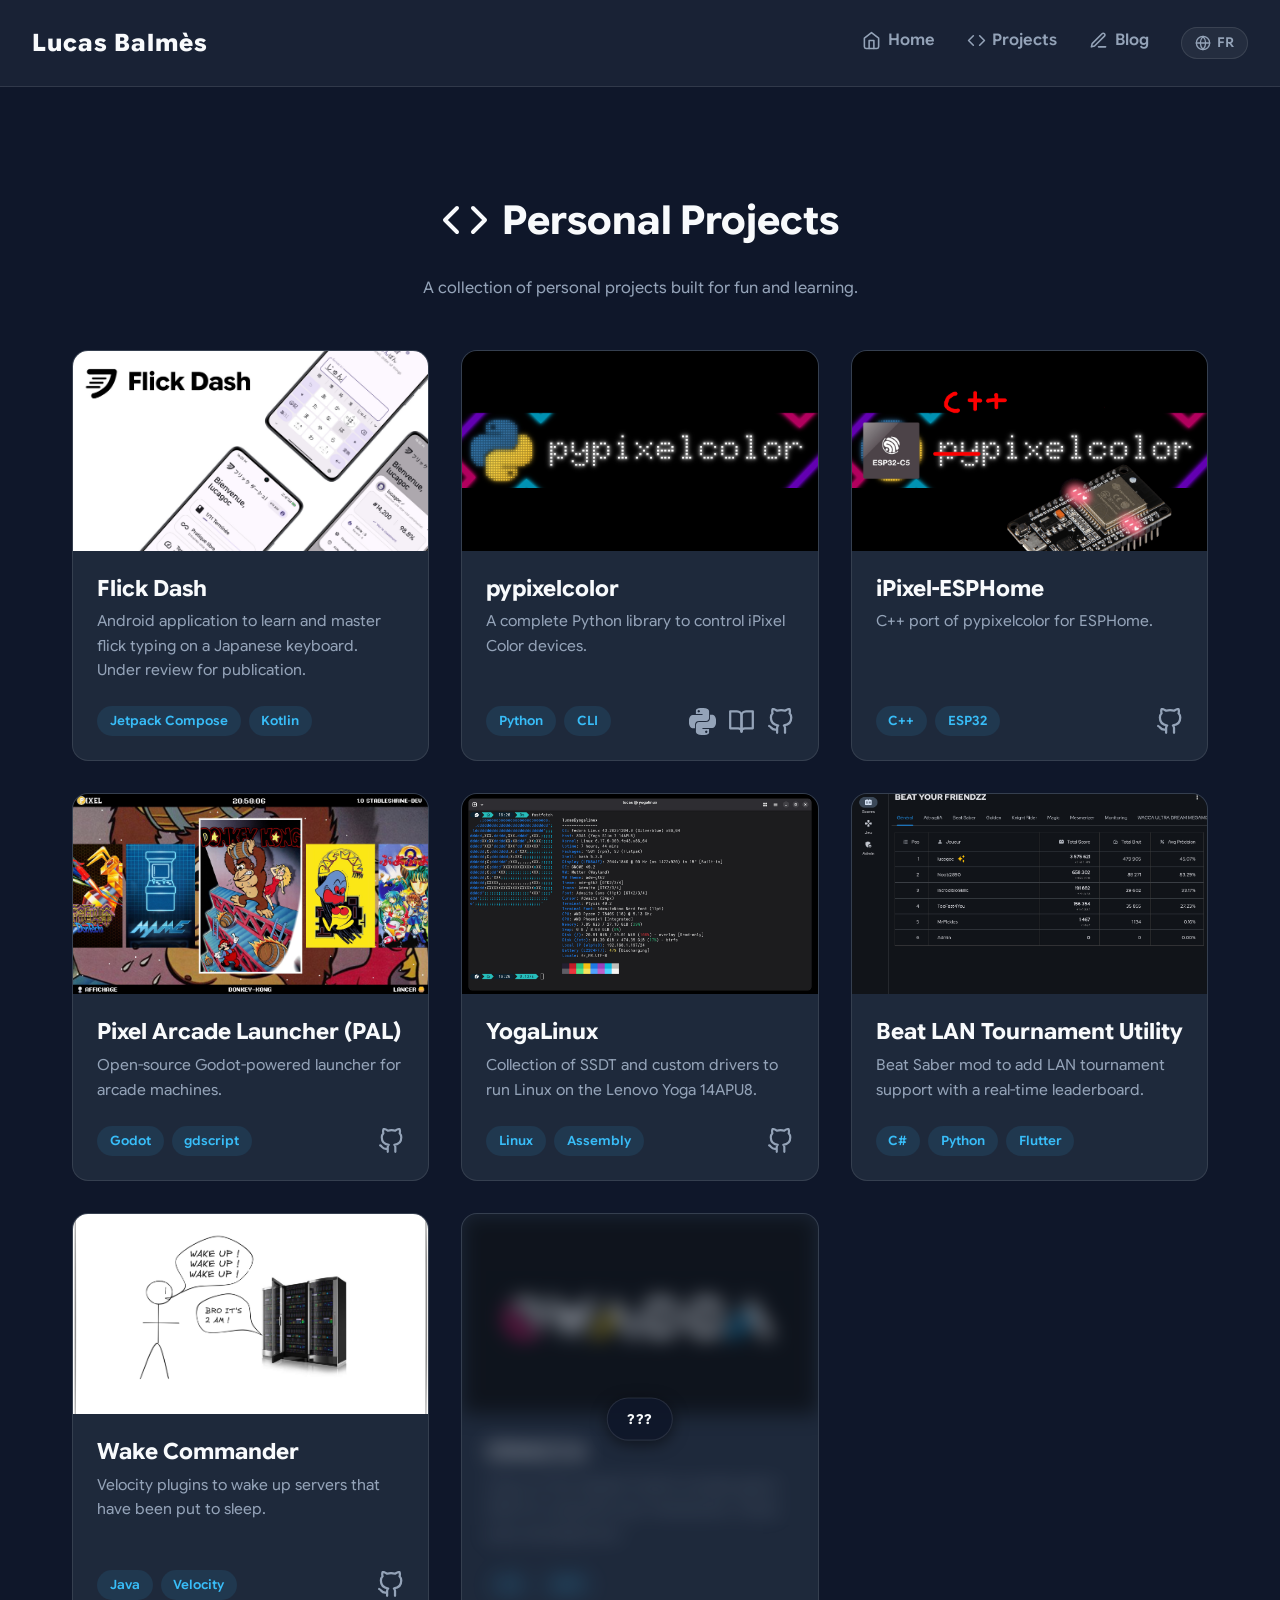
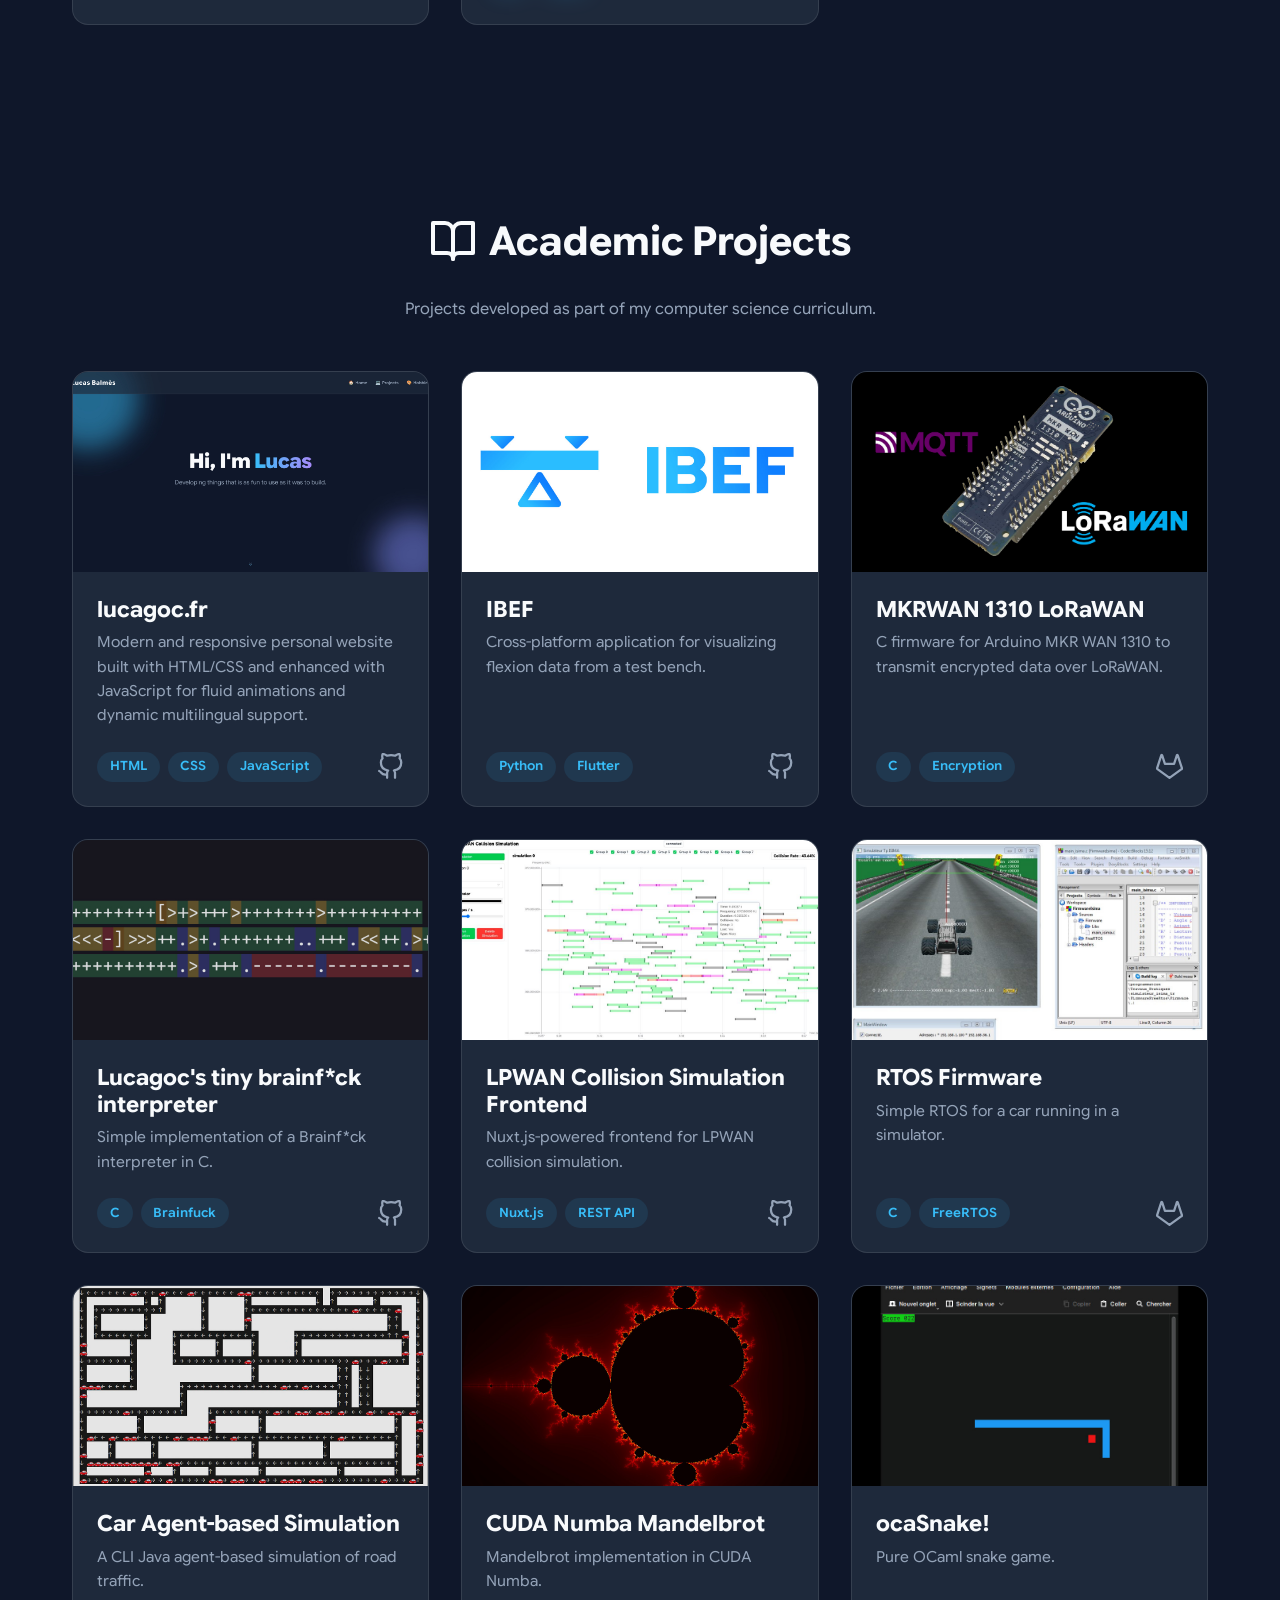
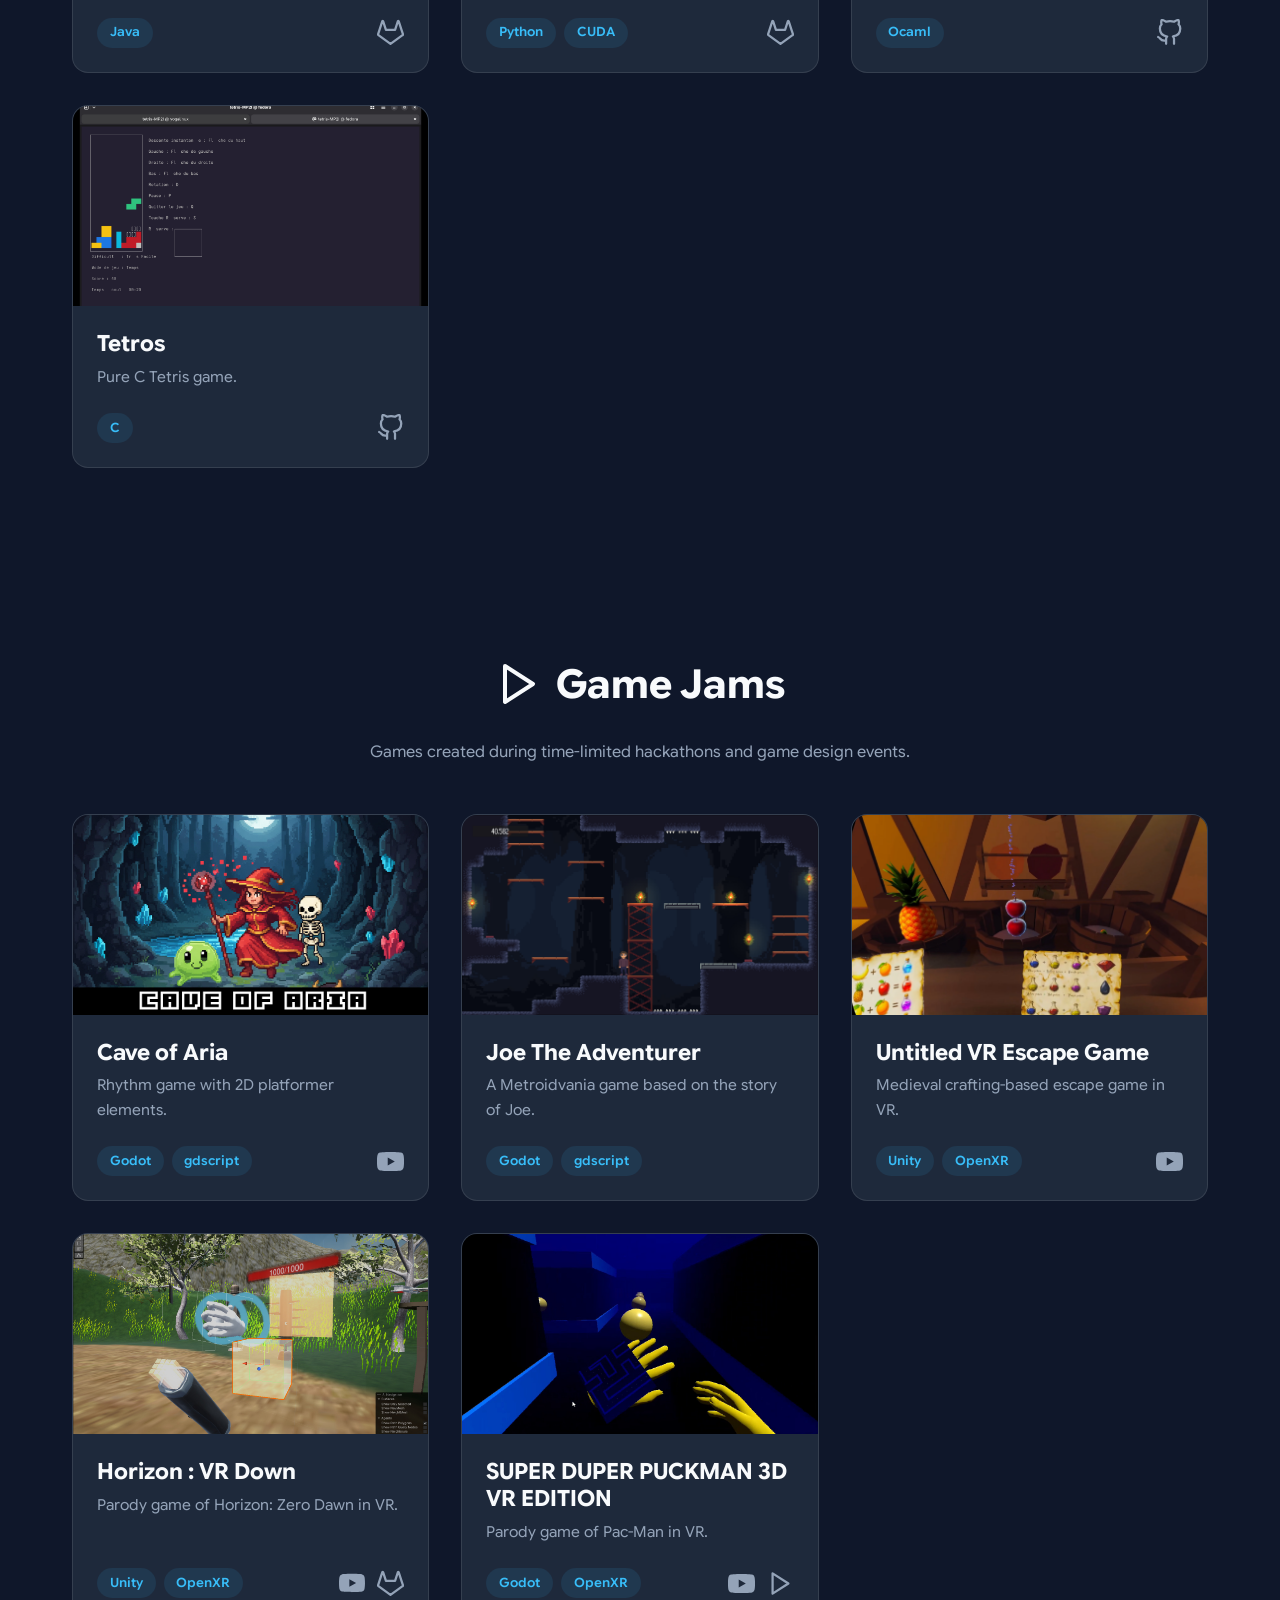
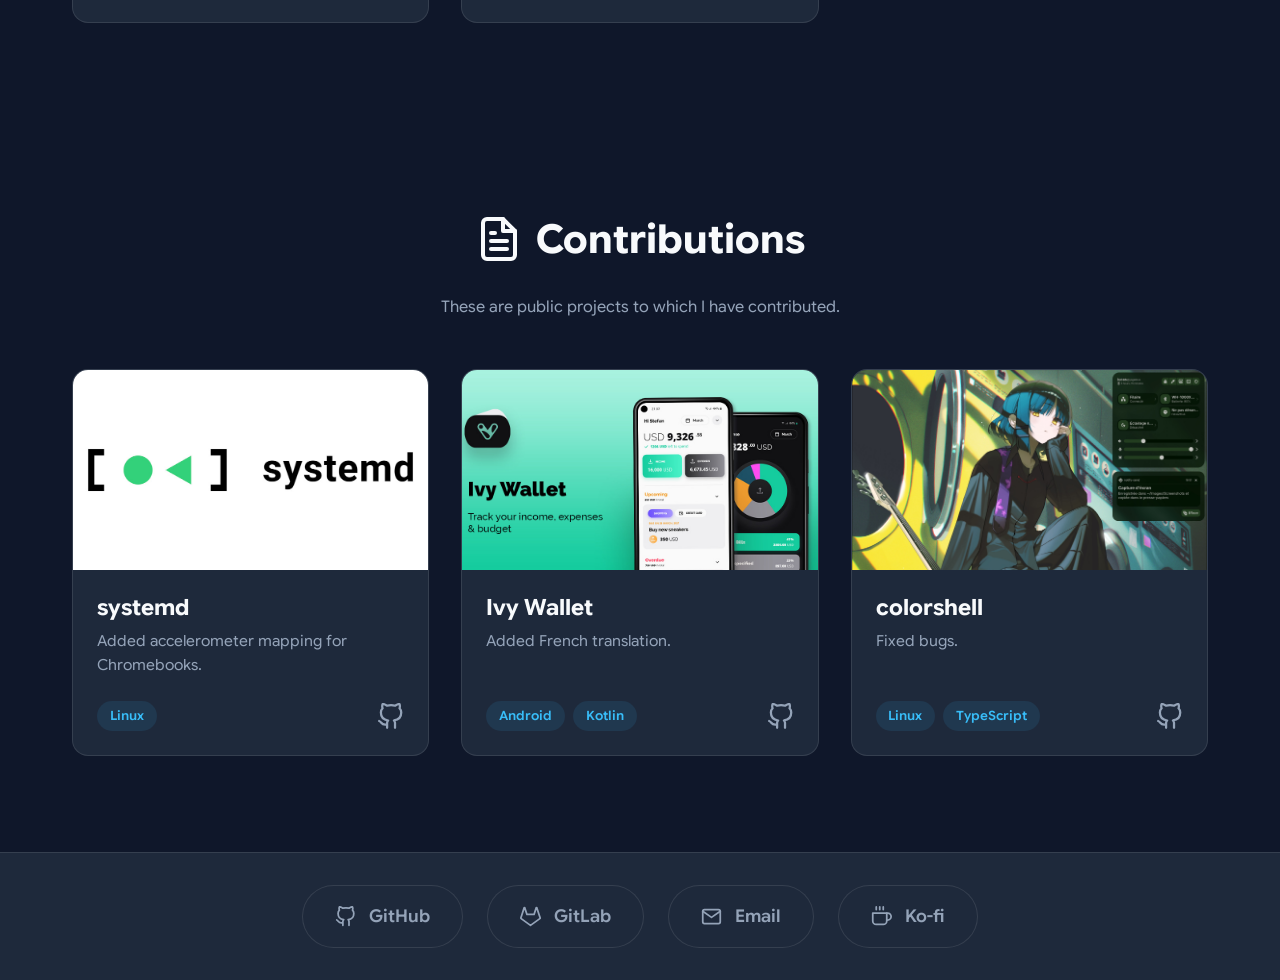
==== commit 5e5cab57: "Added blog link" ====
--- a/projects.html
+++ b/projects.html
@@ -29,6 +29,8 @@
                             data-i18n="nav-home">Home</span></a></li>
                 <li><a href="projects.html"><span class="icon icon-projects"></span><span
                             data-i18n="nav-projects">Projects</span></a></li>
+                <li><a href="https://blog.lucagoc.fr" target="_blank" rel="noopener noreferrer"><span
+                            class="icon icon-blog"></span><span data-i18n="nav-blog">Blog</span></a></li>
                 <li>
                     <button id="lang-switch" class="lang-switch-btn" aria-label="Toggle language">
                         <span class="icon icon-globe"></span>
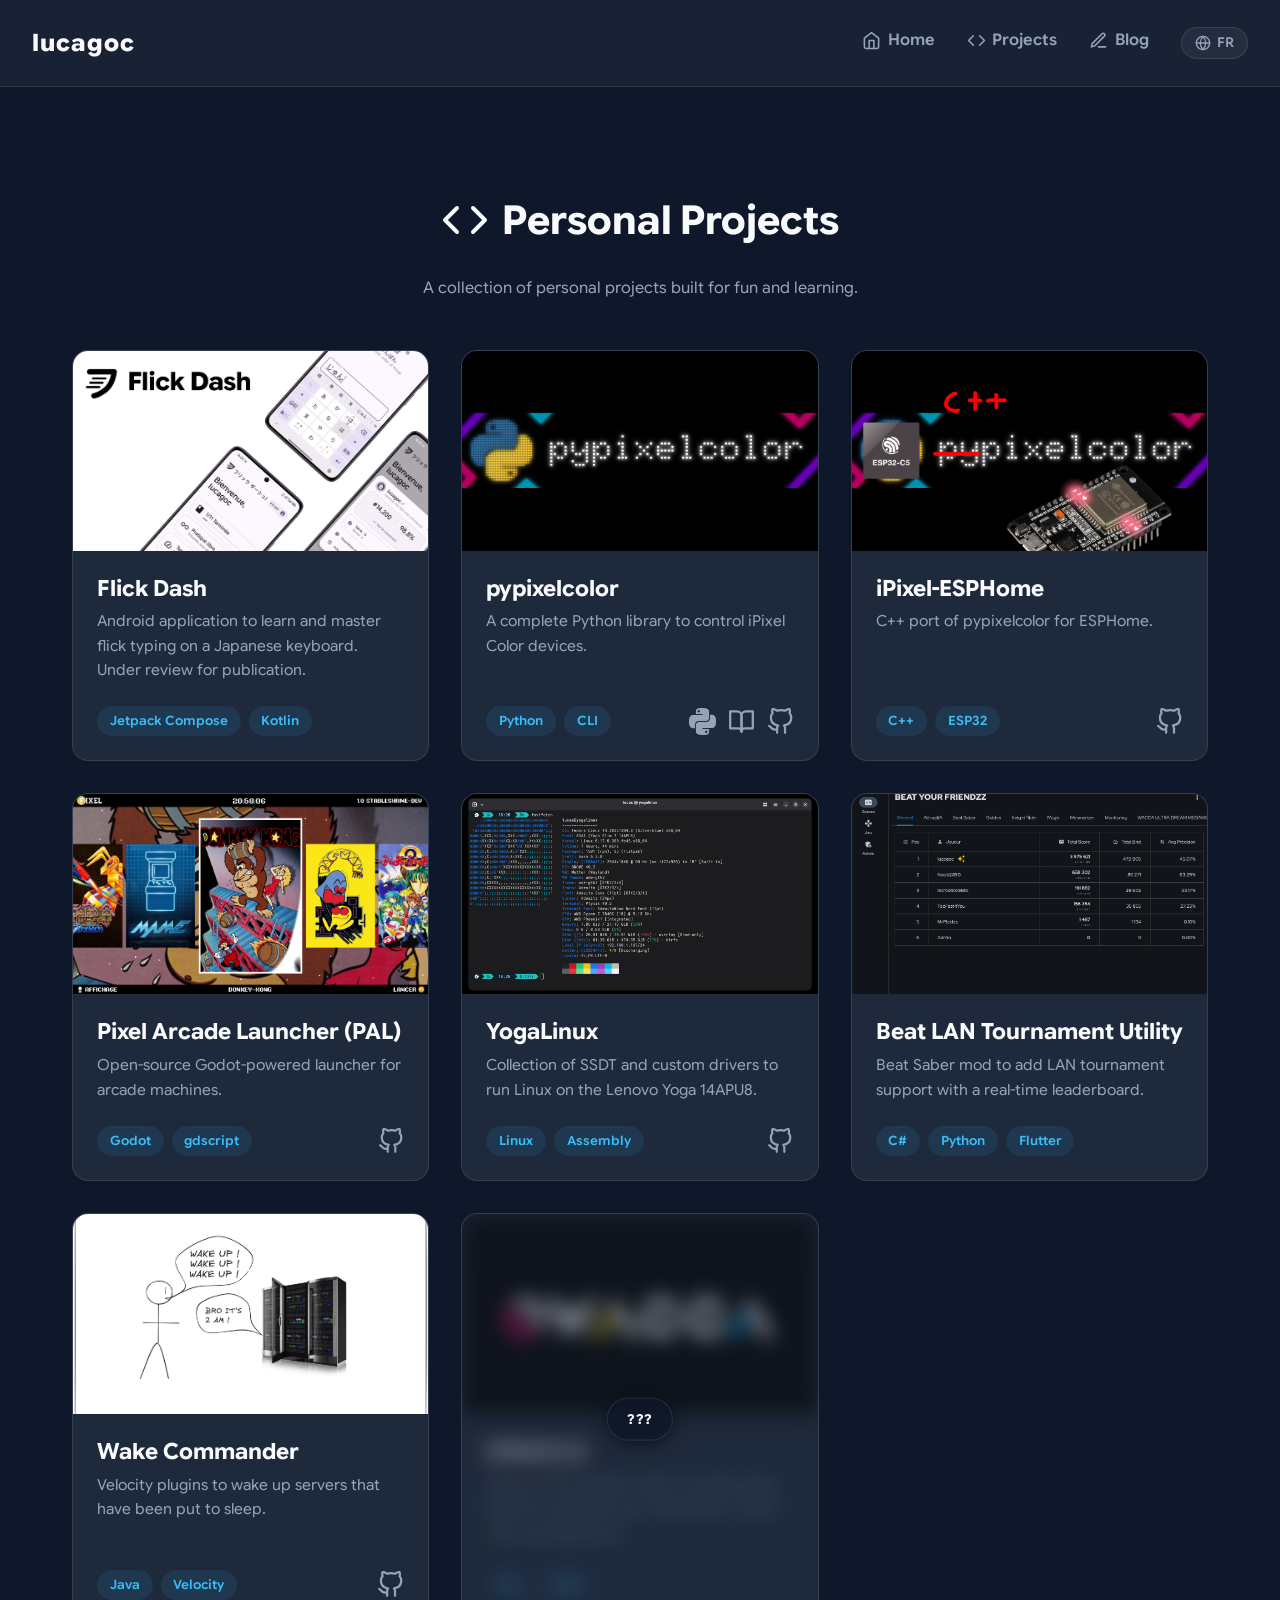
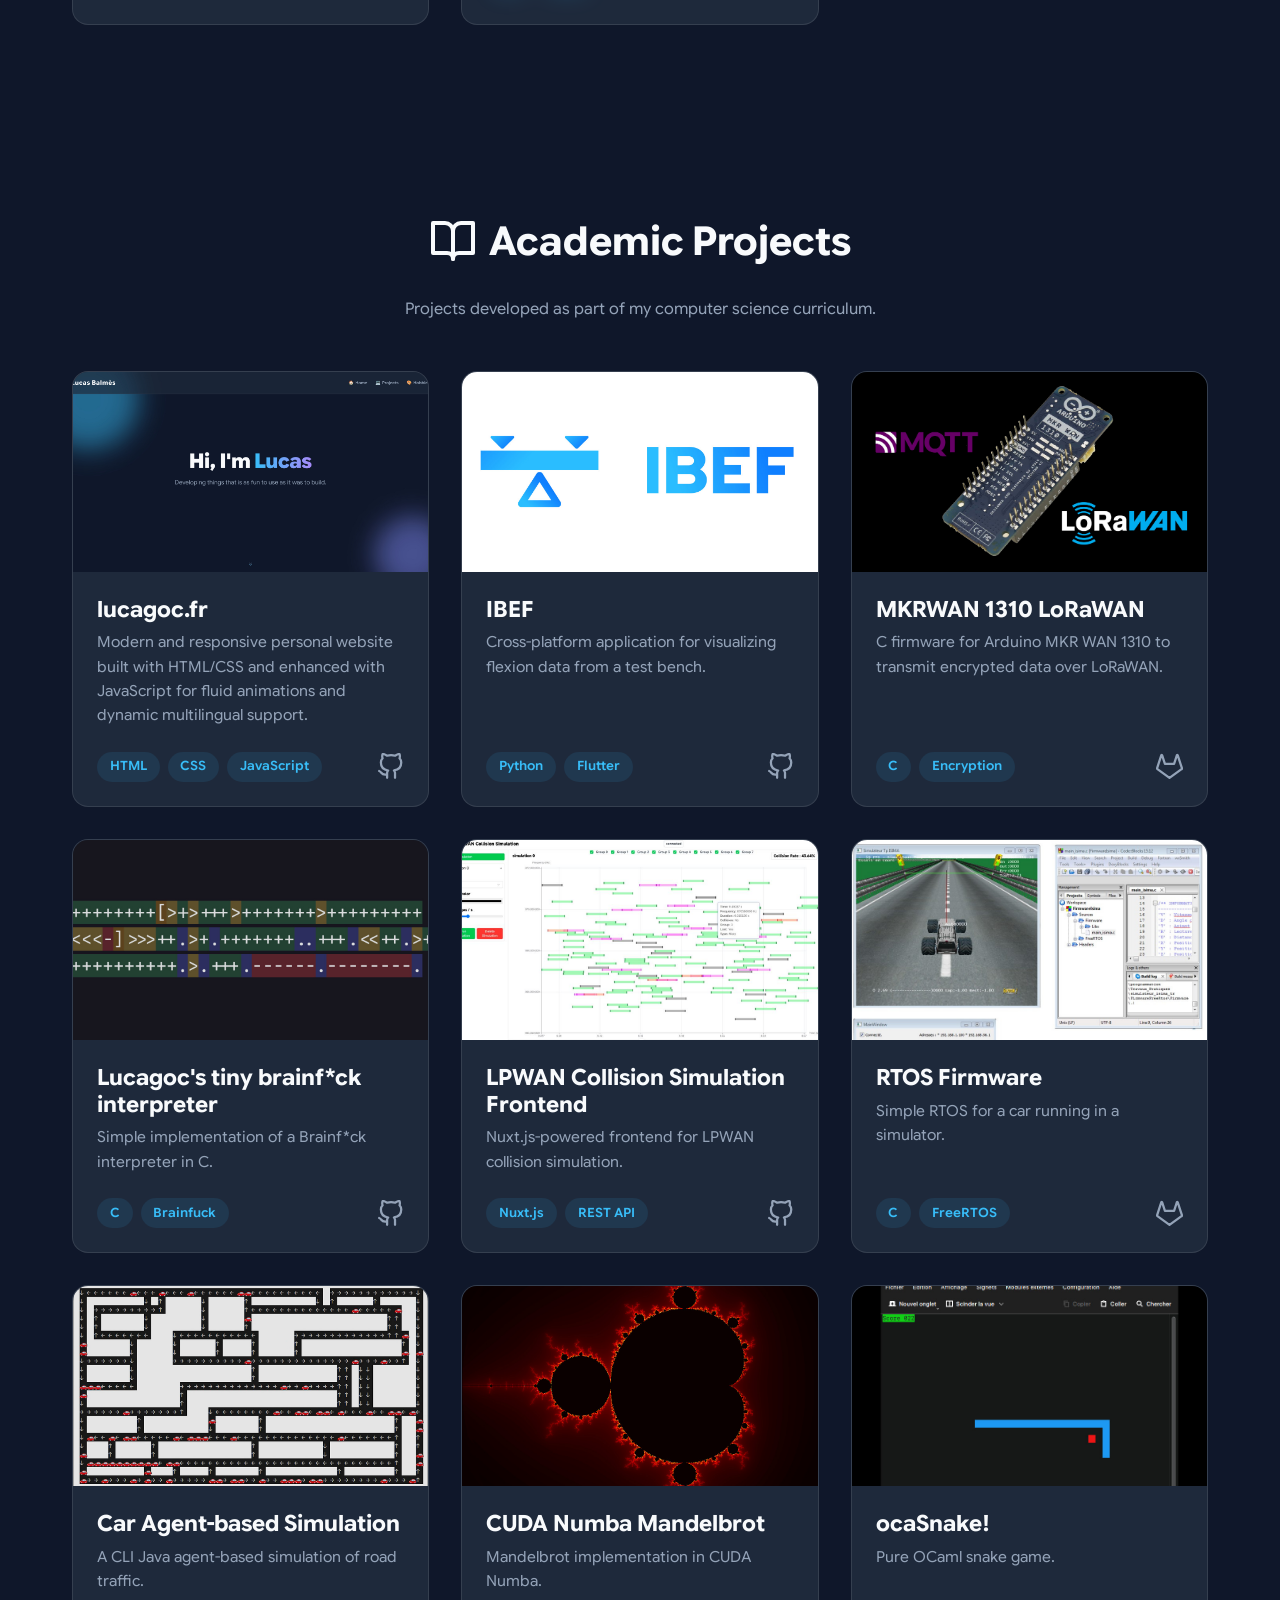
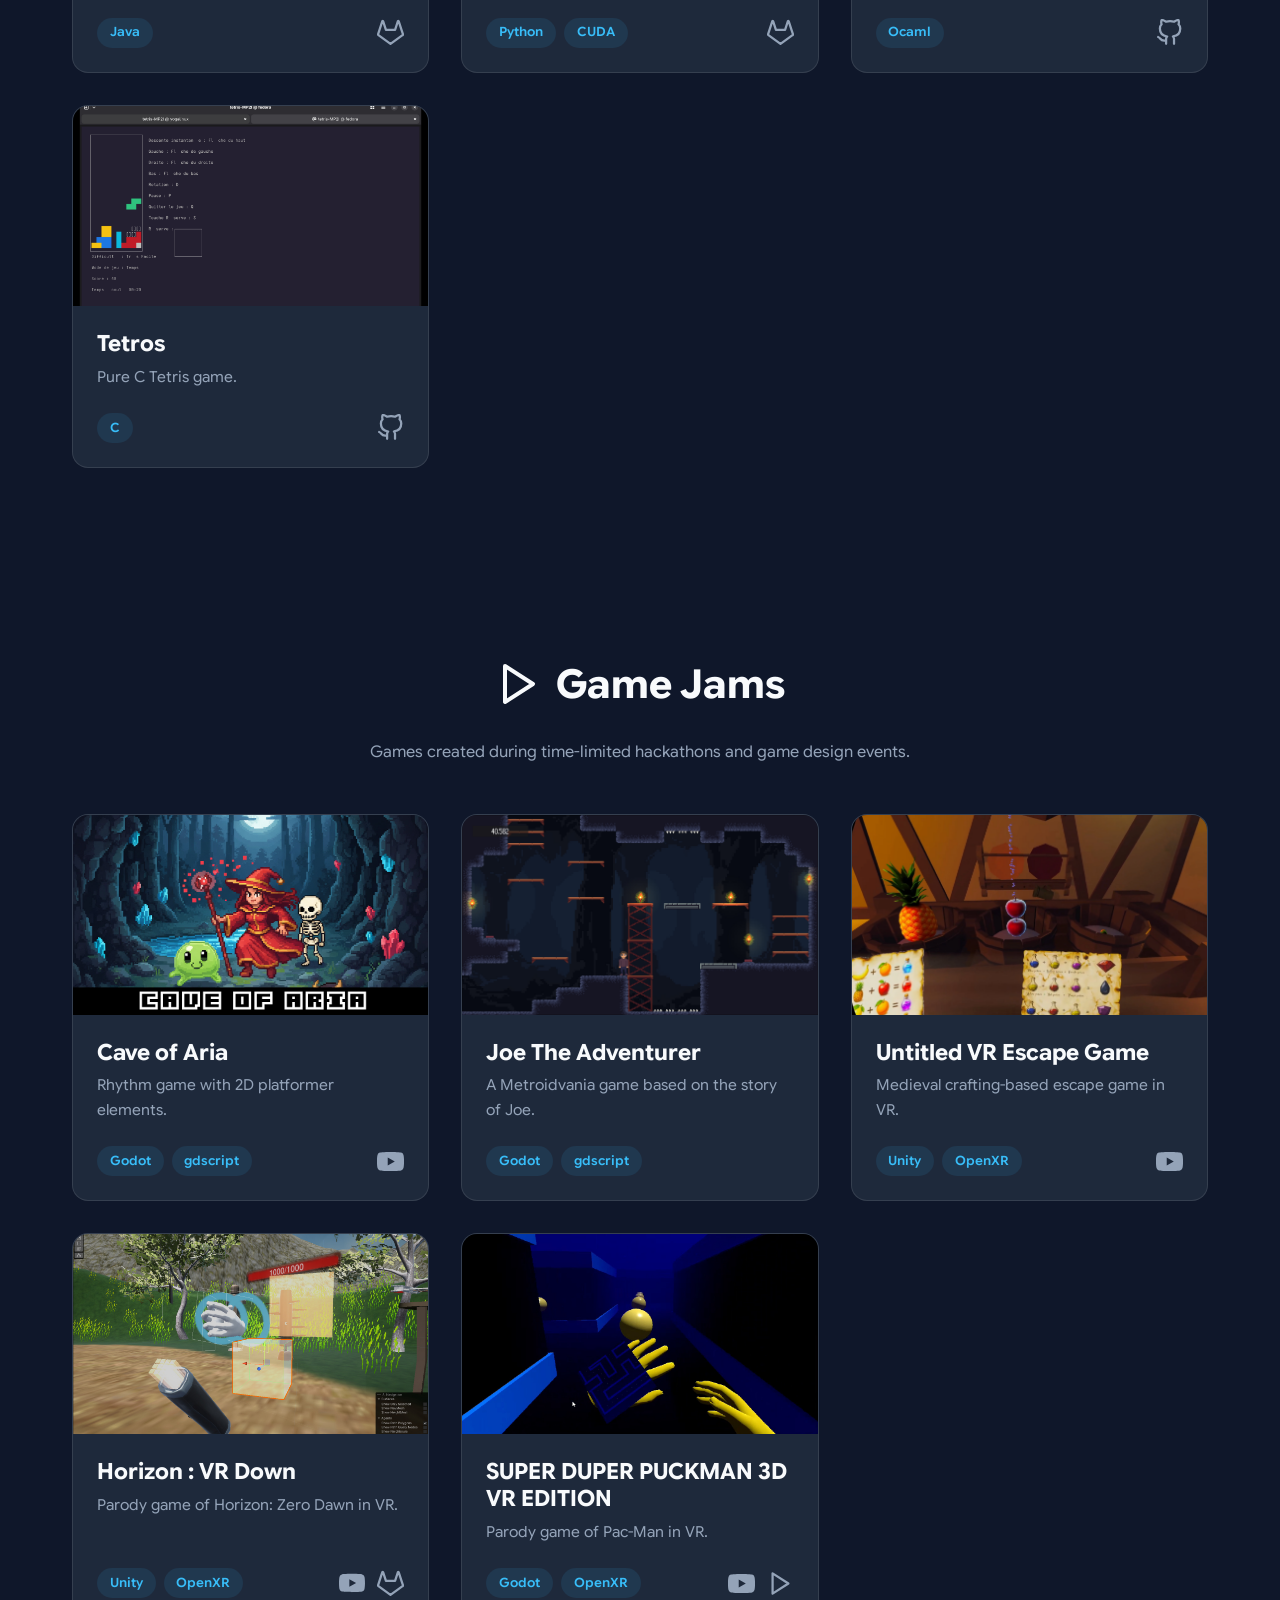
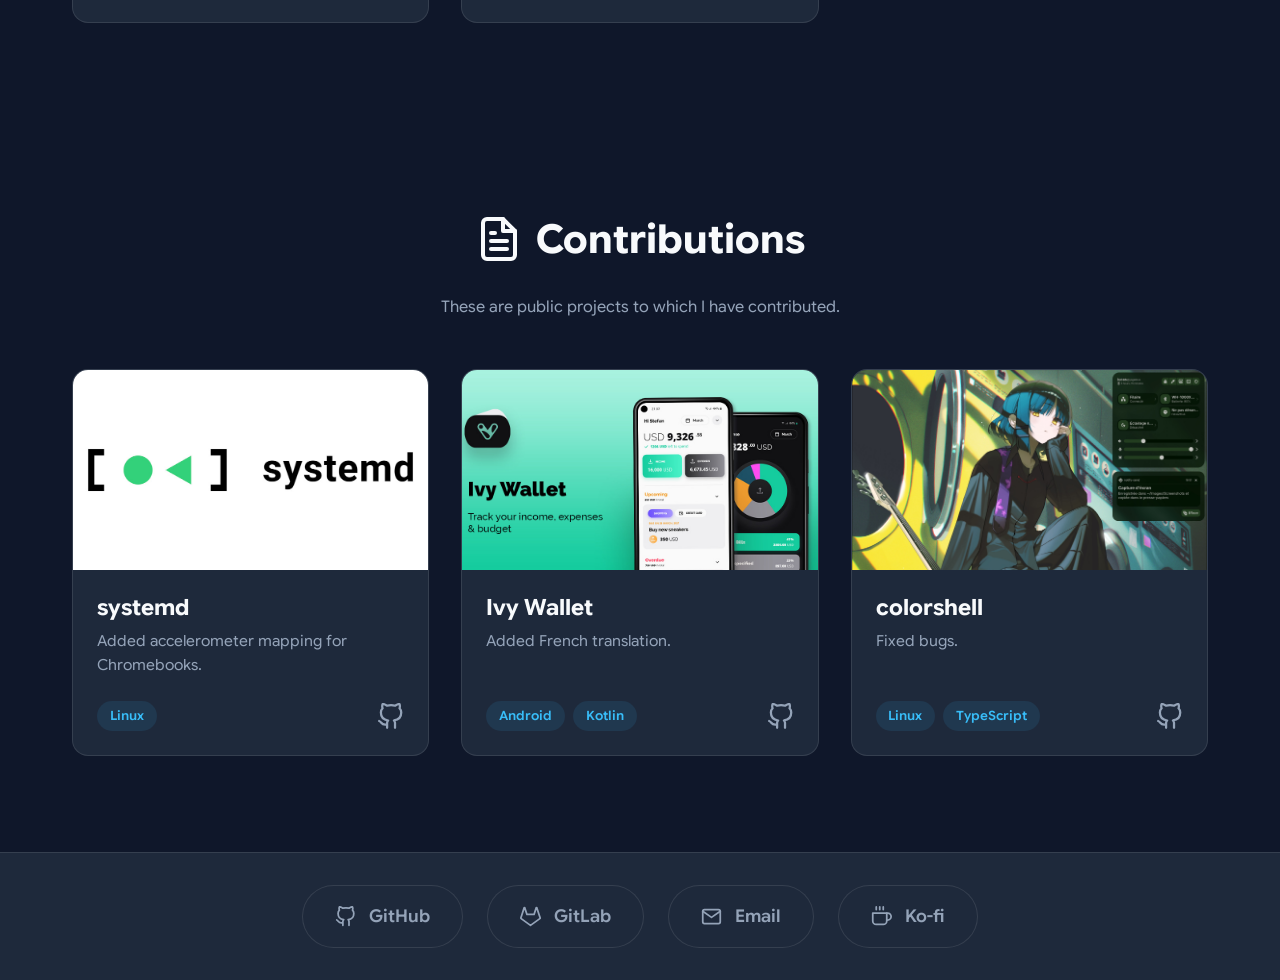
==== commit d85caf54: "removed names" ====
--- a/projects.html
+++ b/projects.html
@@ -4,7 +4,7 @@
 <head>
     <meta charset="UTF-8">
     <meta name="viewport" content="width=device-width, initial-scale=1.0">
-    <title>Lucas Balmès - Projects</title>
+    <title>lucagoc - Projects</title>
     <link rel="icon" type="image/png" href="assets/favicon/favicon.png">
     <!-- Font is imported locally in styles.css -->
     <link rel="stylesheet" href="assets/css/base.css">
@@ -22,7 +22,7 @@
 
 <body>
     <header class="navbar">
-        <a href="index.html" class="logo">Lucas Balmès</a>
+        <a href="index.html" class="logo">lucagoc</a>
         <nav>
             <ul class="nav-links">
                 <li><a href="index.html#hero"><span class="icon icon-home"></span><span
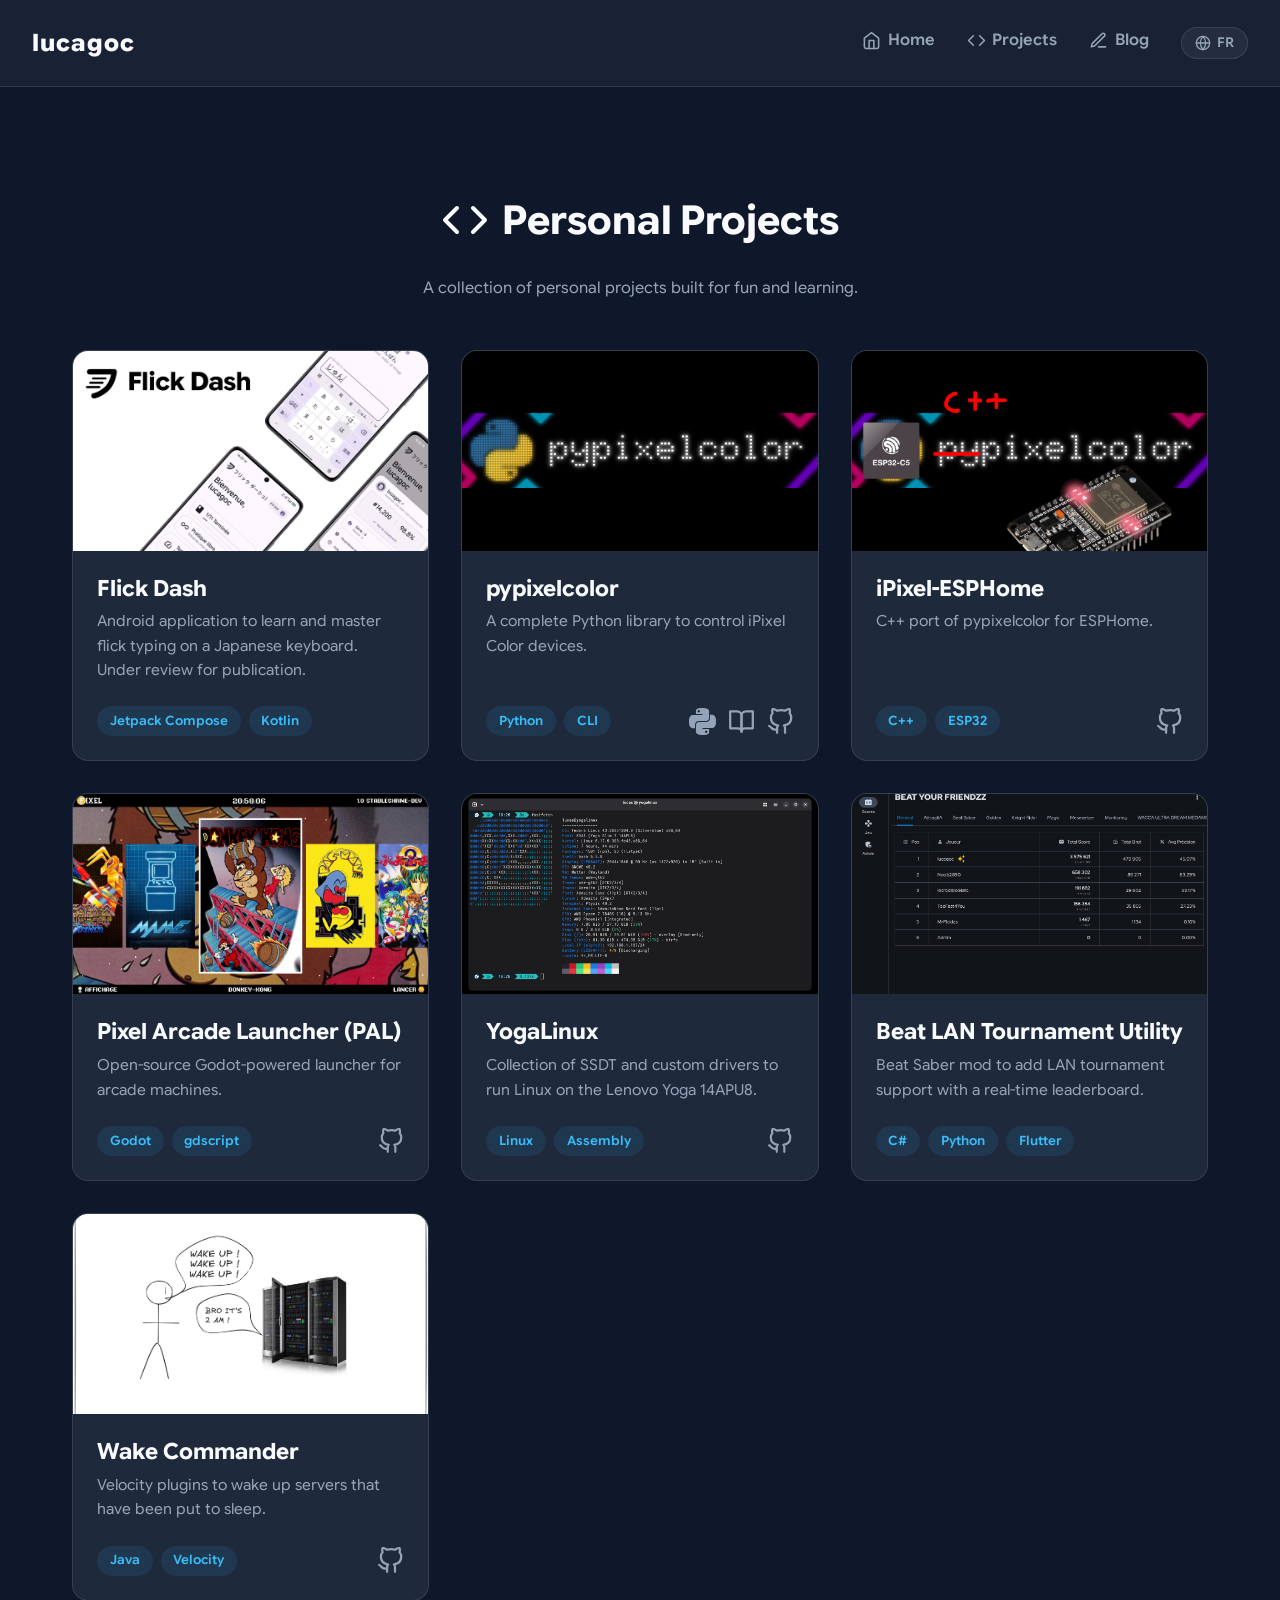
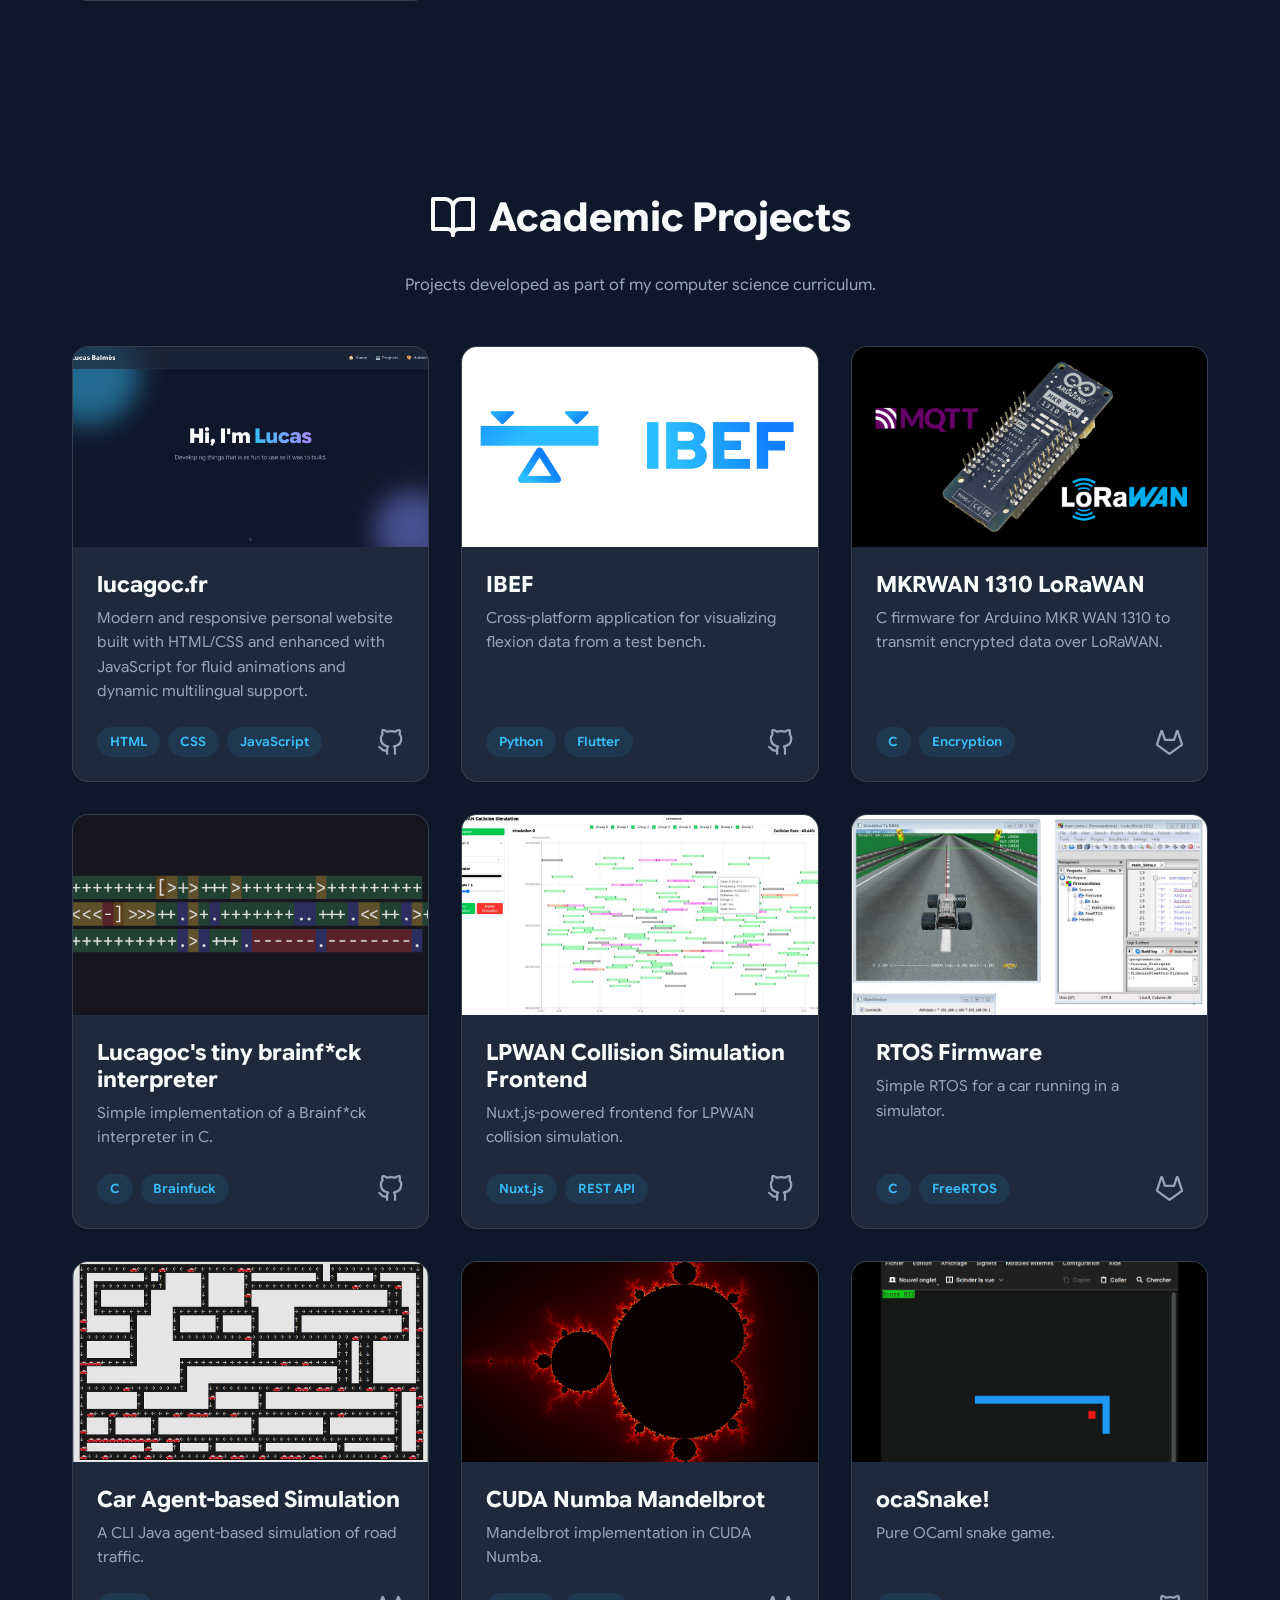
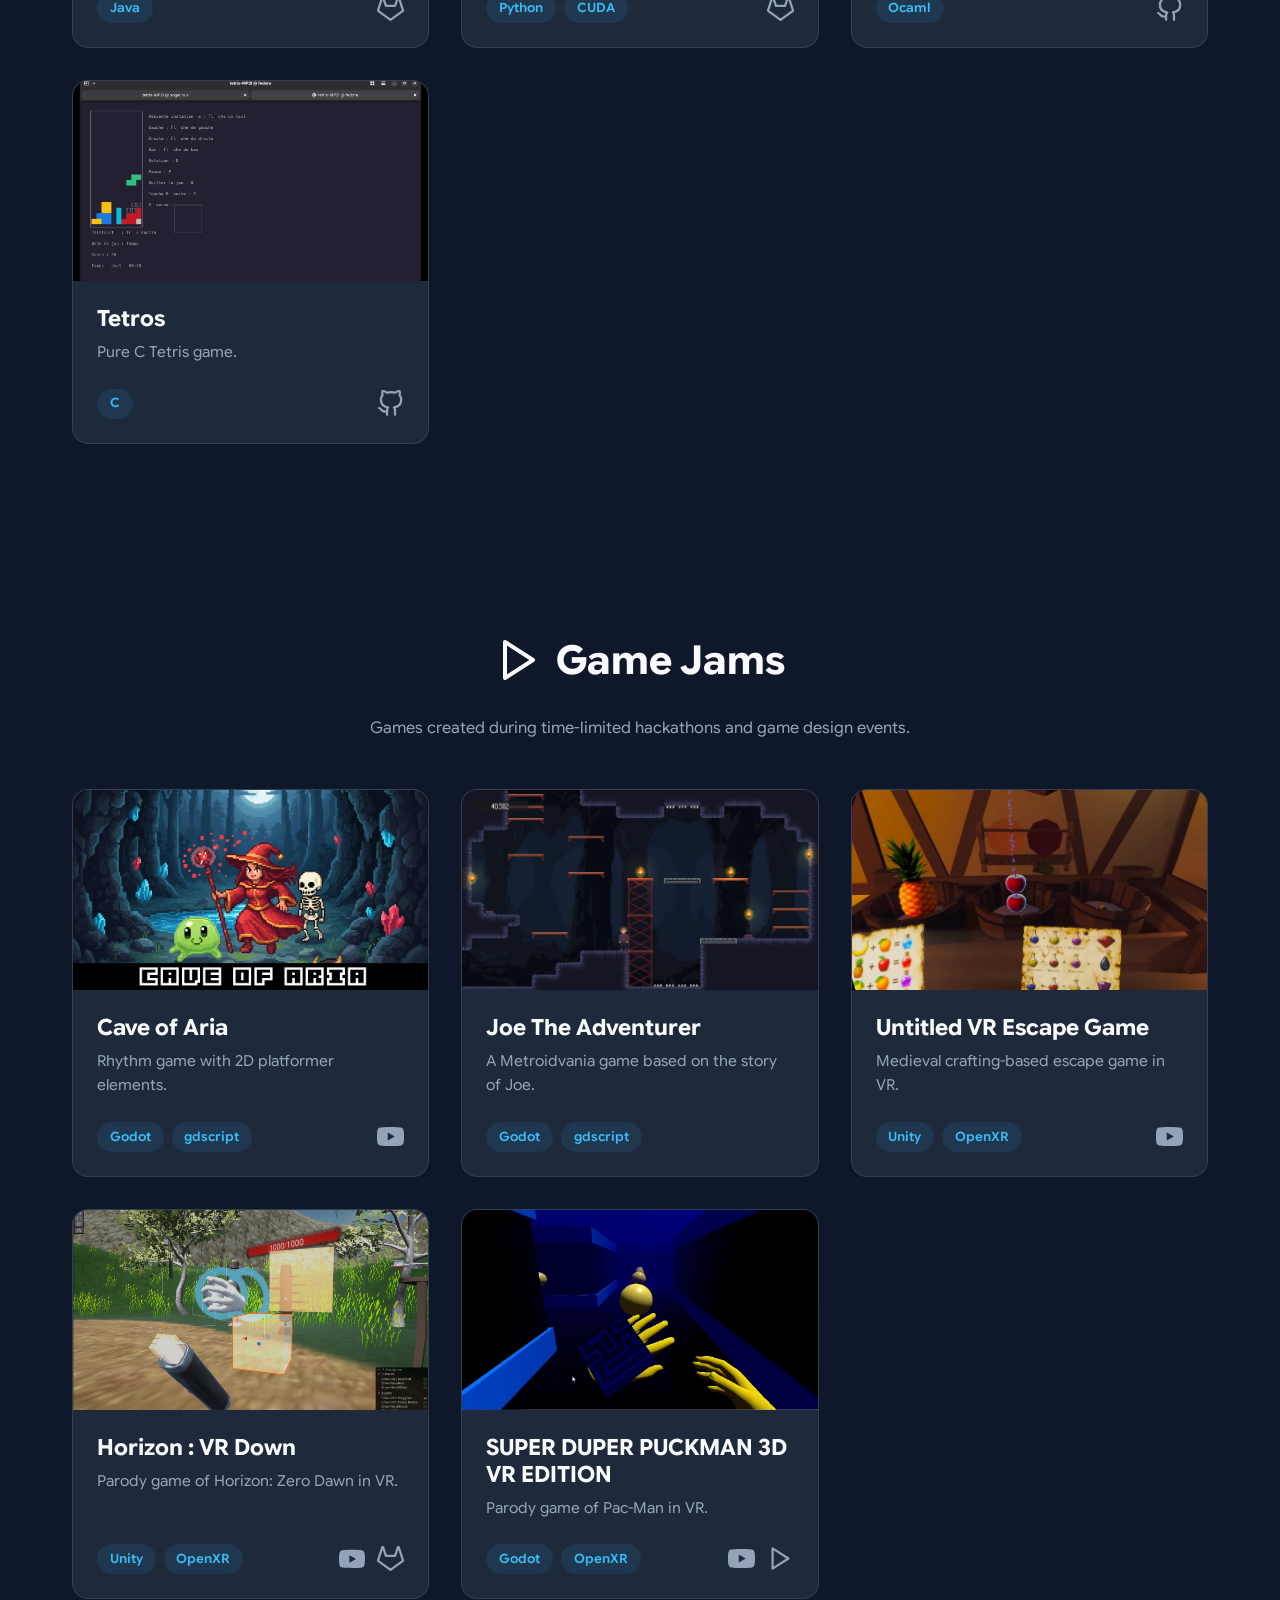
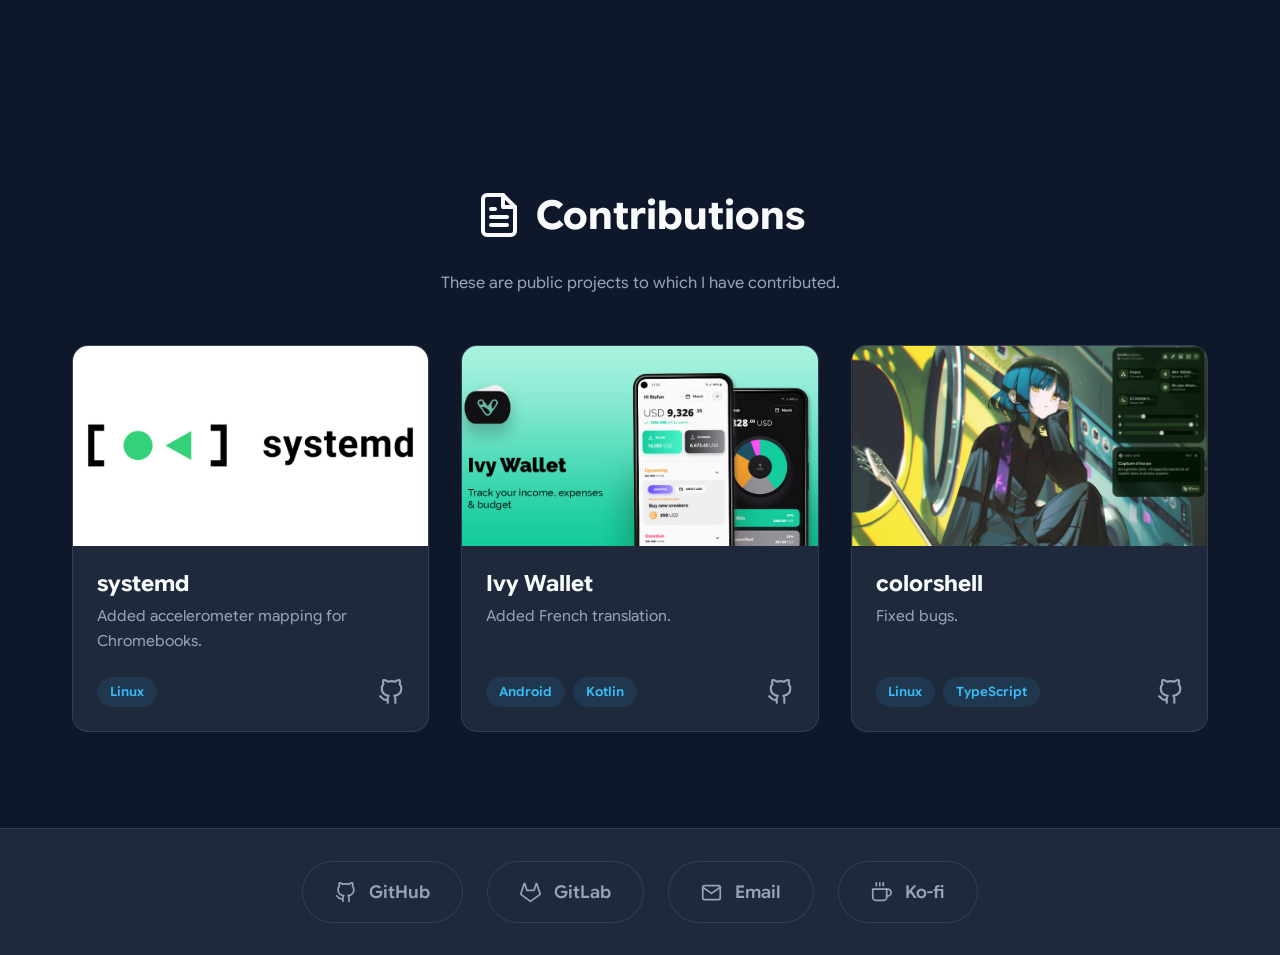
==== commit 8bd862f8: "clean project" ====
--- a/projects.html
+++ b/projects.html
@@ -188,7 +188,7 @@
                     </div>
                 </div>
 
-                <!-- OWACCA -->
+                <!-- OWACCA
                 <div class="project-card blurred">
                     <div class="project-badge" data-i18n="project-wip">???</div>
                     <div class="project-image">
@@ -204,7 +204,7 @@
                             <span class="tag">.NET</span>
                         </div>
                     </div>
-                </div>
+                </div> -->
 
             </div>
         </section>
